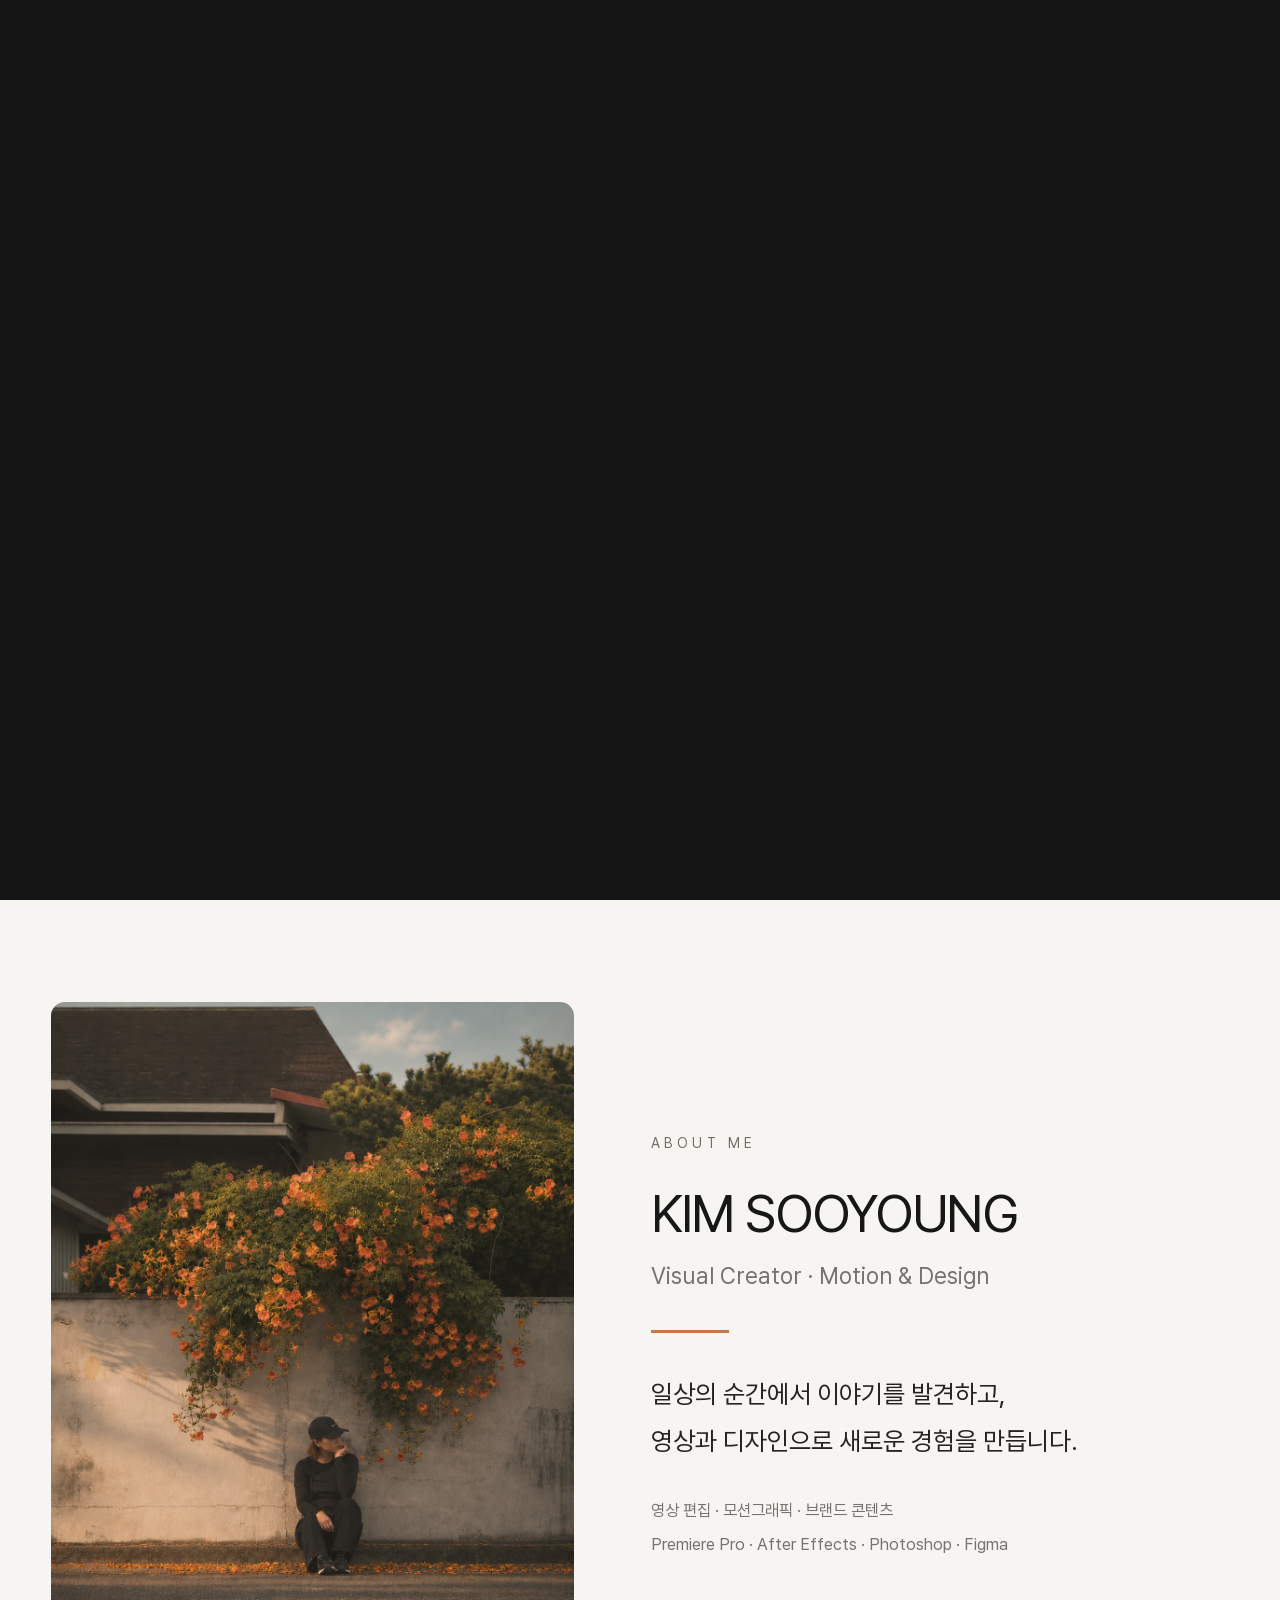
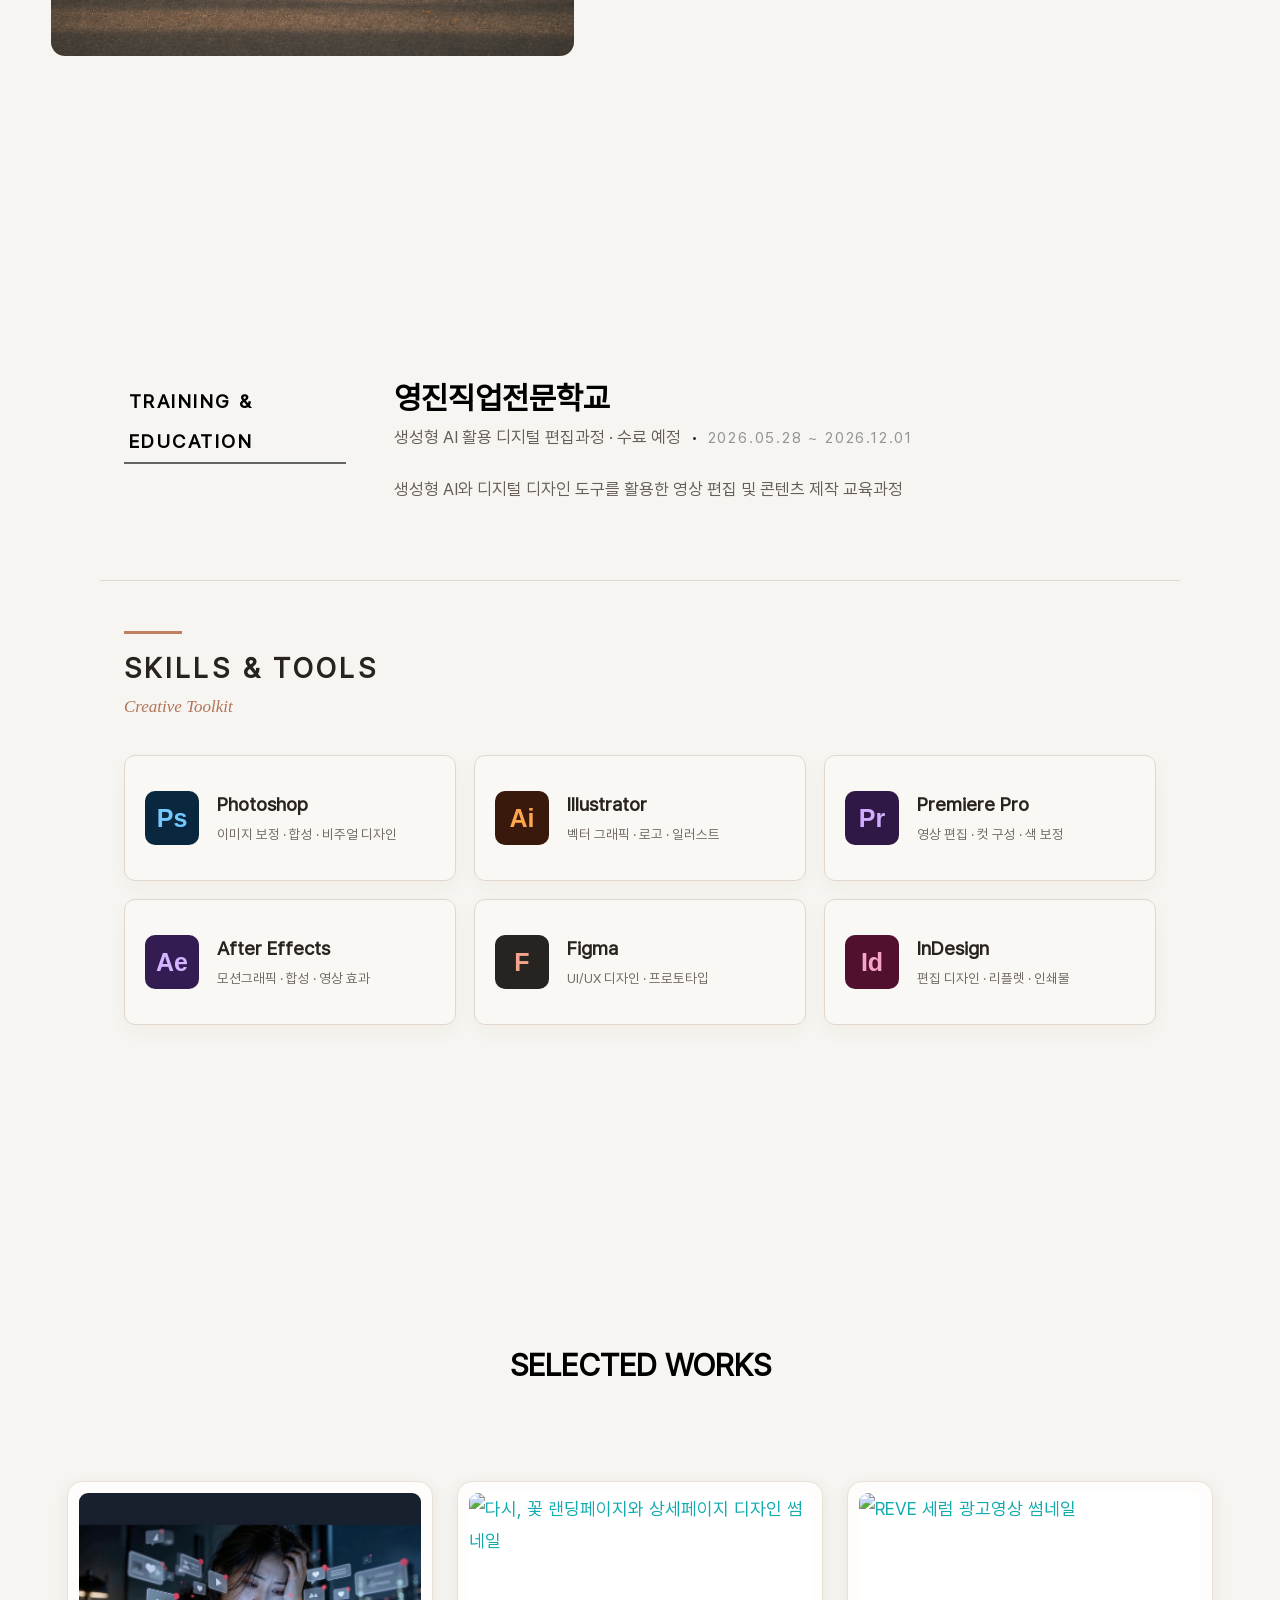
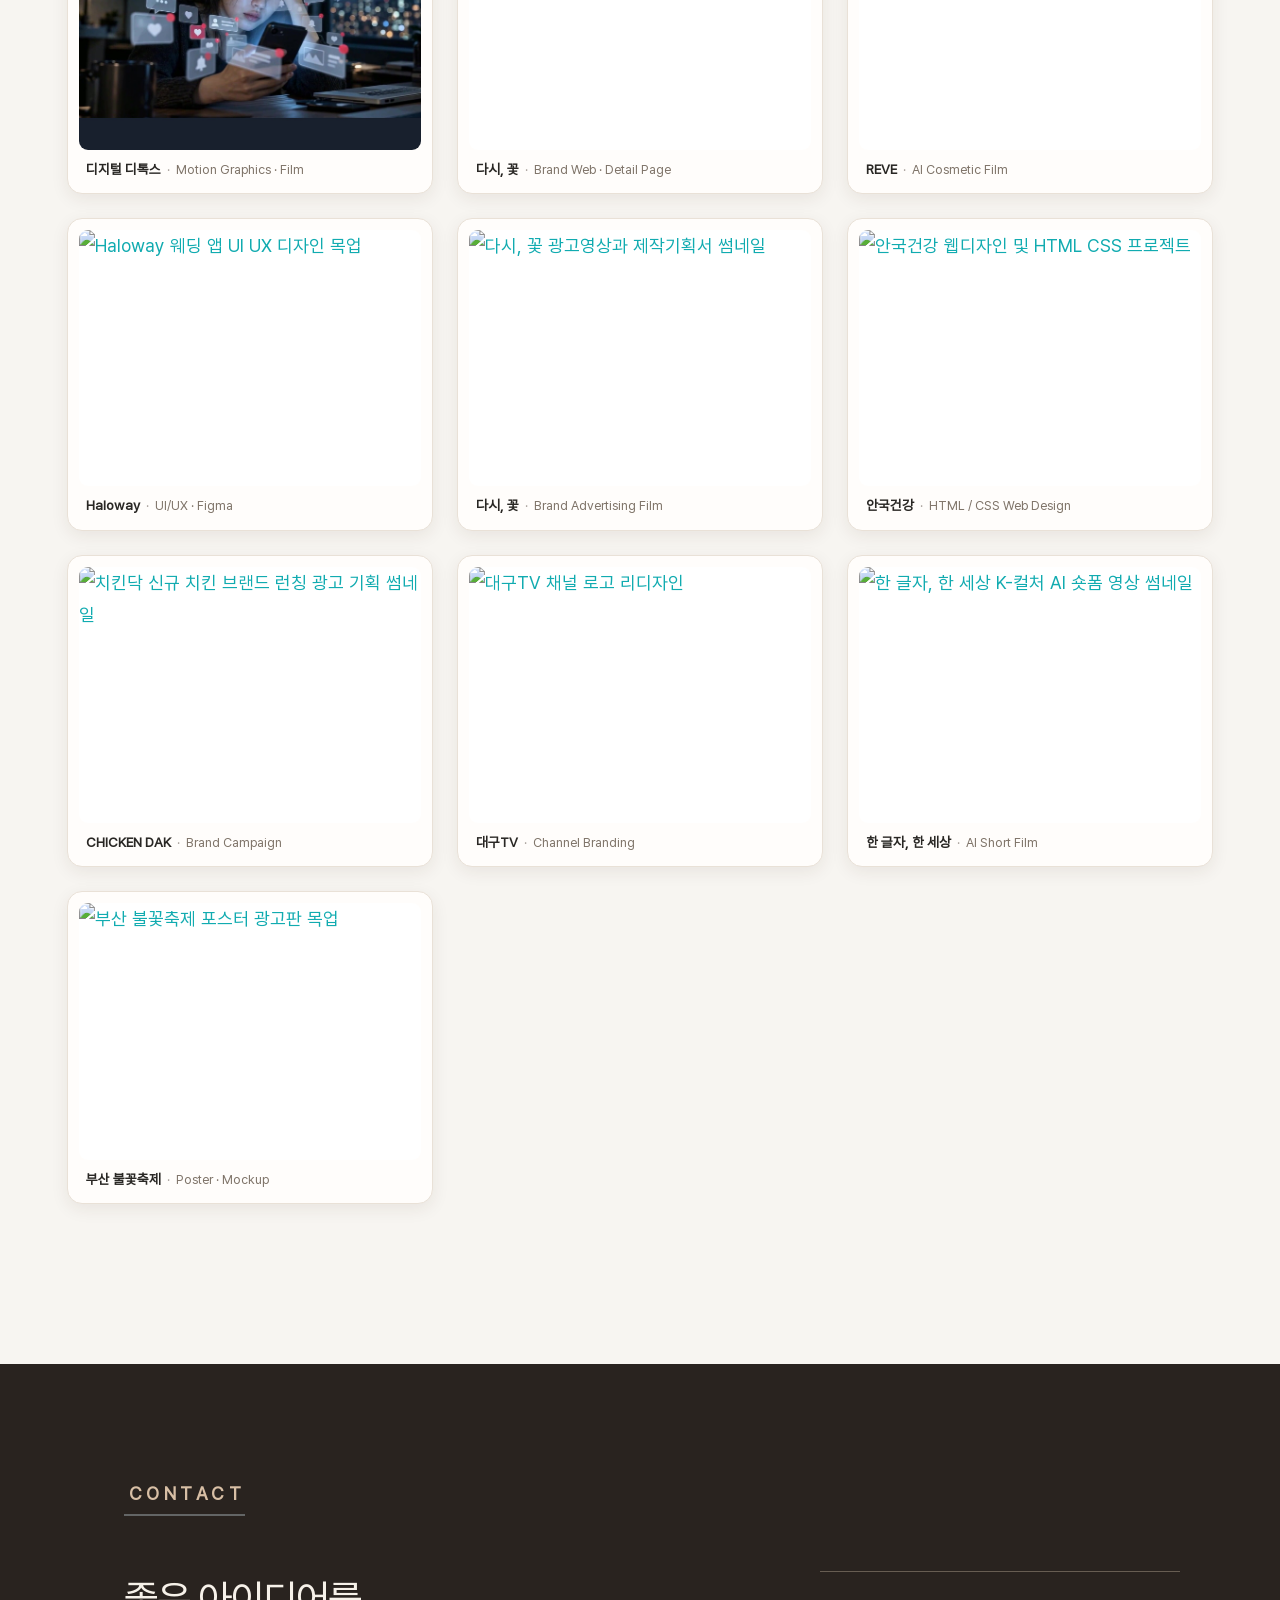
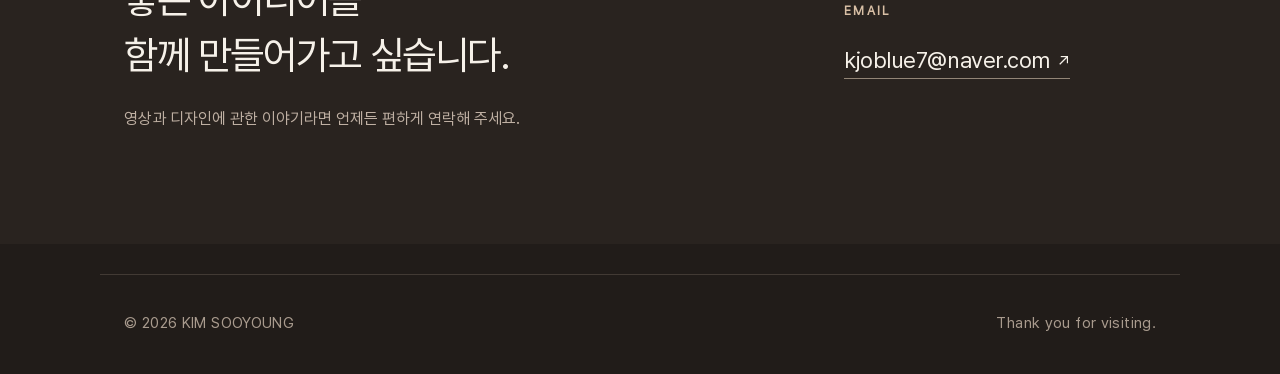
==== kimsooyoung/index.html @ 66680502 "Add files via upload" ====
<!DOCTYPE html>

<html class="no-js" lang="en">
<head>
<!--- basic page needs
    ================================================== -->
<meta charset="utf-8"/>
<title>KIMSOOYOUNG's Portfolio</title>
<meta content="portfolio" name="description"/>
<meta content="KIMSOOYOUNG" name="author"/>
<!-- mobile specific metas
    ================================================== -->
<meta content="width=device-width, initial-scale=1" name="viewport"/>
<!-- CSS
    ================================================== -->
<link href="css/styles.css" rel="stylesheet"/>
<link href="css/vendor.css" rel="stylesheet"/>
<!-- script
    ================================================== -->
<script defer="" src="js/vendor/fontawesome/all.min.js"></script>
<!-- favicons
    ================================================== -->
<link href="apple-touch-icon.png" rel="apple-touch-icon" sizes="180x180"/>
<link href="favicon-32x32.png" rel="icon" sizes="32x32" type="image/png"/>
<link href="favicon-16x16.png" rel="icon" sizes="16x16" type="image/png"/>
</head>
<body class="ss-preload" id="top">
<!-- preloader
    ================================================== -->
<div id="preloader">
<div id="loader"></div>
</div>
<!-- header
    ================================================== -->
<header class="s-header">
<div class="row s-header__nav-wrap">
<nav class="s-header__nav">
<ul>
<li class="current"><a class="smoothscroll" href="#hero">Home</a></li>
<li><a class="smoothscroll" href="#about">About</a></li>
<li><a class="smoothscroll" href="#resume">Resume</a></li>
<li><a class="smoothscroll" href="#portfolio">Portfolio</a></li>
<li><a class="smoothscroll" href="#contact">Contact</a></li>
</ul>
</nav>
</div> <!-- end row -->
<a class="s-header__menu-toggle" href="#0" title="Menu">
<span class="s-header__menu-icon"></span>
</a>
</header> <!-- end s-header -->
<!-- hero
    ================================================== -->
<section class="s-hero target-section" id="hero">
<div class="s-hero__bg rellax" data-rellax-speed="-7"></div>
<div class="row s-hero__content">
<div class="column">
<div class="s-hero__content-about">
<h1 class="dancing">portfolio</h1>
<h3>Visual Creator · Motion &amp; Design<br/><a class="smoothscroll" href="#about">KIMSOOYOUNG</a></h3>
<div class="s-hero__content-social">
<a aria-label="이메일 보내기" href="mailto:kjoblue7@naver.com"><i aria-hidden="true" class="far fa-envelope"></i></a>
</div>
</div> <!-- end s-hero__content-about -->
</div>
</div> <!-- s-hero__content -->
<div class="s-hero__scroll">
<a class="s-hero__scroll-link smoothscroll" href="#about">
<span class="scroll-arrow">
<svg height="24" style="fill:rgba(0, 0, 0, 1);" viewbox="0 0 24 24" width="24" xmlns="http://www.w3.org/2000/svg"><path d="M18.707 12.707L17.293 11.293 13 15.586 13 6 11 6 11 15.586 6.707 11.293 5.293 12.707 12 19.414z"></path></svg>
</span>
<span class="scroll-text">Scroll Down</span>
</a>
</div> <!-- s-hero__scroll -->
</section> <!-- end s-hero -->
<!-- about
    ================================================== -->
<section class="s-about target-section" id="about">
<div class="row about-editorial">
<div class="about-editorial__photo">
<img alt="주황색 꽃이 피어난 담장 아래에 앉아 있는 김수영의 감성적인 프로필 사진" loading="lazy" src="images/avatars/sooyoung_vintage_profile.png"/>
</div>
<div class="about-editorial__copy">
<p class="about-editorial__eyebrow">ABOUT ME</p>
<h2>KIM SOOYOUNG</h2>
<p class="about-editorial__role">Visual Creator · Motion &amp; Design</p>
<span aria-hidden="true" class="about-editorial__accent"></span>
<p class="about-editorial__intro">일상의 순간에서 이야기를 발견하고,<br/>영상과 디자인으로 새로운 경험을 만듭니다.</p>
<p class="about-editorial__skills">영상 편집 · 모션그래픽 · 브랜드 콘텐츠</p>
<p class="about-editorial__tools">Premiere Pro · After Effects · Photoshop · Figma</p>
</div>
</div> <!-- end row -->
</section> <!-- end s-about -->
<!-- resume
    ================================================== -->
<section class="s-resume target-section" id="resume">
<div class="row s-resume__section resume-career">
<div class="column large-3 tab-12">
<h3 class="section-header-allcaps">TRAINING &amp; EDUCATION</h3>
</div>
<div class="column large-9 tab-12">
<div class="resume-block">
<div class="resume-block__header">
<h4 class="h3">영진직업전문학교</h4>
<p class="resume-block__header-meta">
<span>생성형 AI 활용 디지털 편집과정 · 수료 예정</span>
<span class="resume-block__header-date">
                                2026.05.28 ~ 2026.12.01
                            </span>
</p>
</div>
<p>
                        생성형 AI와 디지털 디자인 도구를 활용한 영상 편집 및 콘텐츠 제작 교육과정
                    </p>
</div> <!-- end resume-block -->
</div>
</div>
<!-- s-resume__section

        <div class="row s-resume__section">
            <div class="column large-3 tab-12">
                <h3 class="section-header-allcaps">Education</h3>
            </div>
            <div class="column large-9 tab-12">
                <div class="resume-block">

                    <div class="resume-block__header">
                        <h4 class="h3">University of Life</h4>
                        <p class="resume-block__header-meta">
                            <span>Master in Graphic Design</span> 
                            <span class="resume-block__header-date">
                                April 2015
                            </span>
                        </p>
                    </div>

                    <p>
                    Lorem ipsum dolor sit, amet consectetur adipisicing elit. Inventore 
                    vero quidem nobis maxime dolorem aliquam quisquam eum ipsum amet. Vitae 
                    aut atque fuga dolorem. Vel voluptatibus fugiat nam. Impedit aperiam 
                    nesciunt facilis! Porro architecto dicta inventore tempora ratione quia odio.
                    </p>

                </div> end resume-block

                <div class="resume-block">

                    <div class="resume-block__header">
                        <h4 class="h3">School of Cool Designers</h4>
                        <p class="resume-block__header-meta">
                            <span>B.A. Degree in Graphic Design</span> 
                            <span class="resume-block__header-date">
                                August 2012
                            </span>
                        </p>
                    </div>

                    <p>
                    Lorem ipsum dolor sit, amet consectetur adipisicing elit. Inventore 
                    vero quidem nobis maxime dolorem aliquam quisquam eum ipsum amet. Vitae 
                    aut atque fuga dolorem. Vel voluptatibus fugiat nam. Impedit aperiam 
                    nesciunt facilis! Porro architecto dicta inventore tempora ratione quia odio.
                    </p>

                </div> end resume-block
            </div>
        </div>  s-resume__section -->
<div class="row s-resume__section resume-skills">
<div class="column large-12">
<div class="skills-intro">
<h3>SKILLS &amp; TOOLS</h3>
<p>Creative Toolkit</p>
</div>
<div class="skills-card-grid">
<article class="skills-card"><span aria-hidden="true" class="skills-app-icon skills-app-icon--ps">Ps</span><div><h4>Photoshop</h4><p>이미지 보정 · 합성 · 비주얼 디자인</p></div></article>
<article class="skills-card"><span aria-hidden="true" class="skills-app-icon skills-app-icon--ai">Ai</span><div><h4>Illustrator</h4><p>벡터 그래픽 · 로고 · 일러스트</p></div></article>
<article class="skills-card"><span aria-hidden="true" class="skills-app-icon skills-app-icon--pr">Pr</span><div><h4>Premiere Pro</h4><p>영상 편집 · 컷 구성 · 색 보정</p></div></article>
<article class="skills-card"><span aria-hidden="true" class="skills-app-icon skills-app-icon--ae">Ae</span><div><h4>After Effects</h4><p>모션그래픽 · 합성 · 영상 효과</p></div></article>
<article class="skills-card"><span aria-hidden="true" class="skills-app-icon skills-app-icon--fg">F</span><div><h4>Figma</h4><p>UI/UX 디자인 · 프로토타입</p></div></article>
<article class="skills-card"><span aria-hidden="true" class="skills-app-icon skills-app-icon--id">Id</span><div><h4>InDesign</h4><p>편집 디자인 · 리플렛 · 인쇄물</p></div></article>
</div>
</div>
</div> <!-- s-resume__section -->
</section> <!-- end s-resume -->
<!-- portfolio
    ================================================== -->
<section class="s-portfolio target-section" id="portfolio">
<div class="row s-portfolio__header">
<div class="column large-12">
<h3>SELECTED WORKS</h3>
</div>
</div>
<div class="row collapse block-large-1-3 block-medium-1-3 block-tab-1-2 block-500-stack folio-list">
<div class="column folio-item">
<a class="folio-item__thumb" href="#modal-04">
<img alt="디지털 디톡스 영상 썸네일" src="images/portfolio/01_digital_detox/school_thumb_04.jpg"/>
</a>
<p class="folio-item__caption"><strong>디지털 디톡스</strong><span>Motion Graphics · Film</span></p>
</div><div class="column folio-item">
<a class="folio-item__thumb" href="#modal-13">
<img alt="다시, 꽃 랜딩페이지와 상세페이지 디자인 썸네일" src="images/portfolio/02_reflower/reflower_detail_thumb.jpg"/>
</a>
<p class="folio-item__caption"><strong>다시, 꽃</strong><span>Brand Web · Detail Page</span></p>
</div><div class="column folio-item">
<a class="folio-item__thumb" href="#modal-07">
<img alt="REVE 세럼 광고영상 썸네일" src="images/portfolio/03_reve/school_thumb_07.jpg"/>
</a>
<p class="folio-item__caption"><strong>REVE</strong><span>AI Cosmetic Film</span></p>
</div><div class="column folio-item">
<a class="folio-item__thumb" href="#modal-08">
<img alt="Haloway 웨딩 앱 UI UX 디자인 목업" src="images/portfolio/04_haloway/haloway_wedding_mockup.png"/>
</a>
<p class="folio-item__caption"><strong>Haloway</strong><span>UI/UX · Figma</span></p>
</div><div class="column folio-item">
<a class="folio-item__thumb" href="#modal-02">
<img alt="다시, 꽃 광고영상과 제작기획서 썸네일" src="images/portfolio/02_reflower/reflower_video_thumb_v2.png"/>
</a>
<p class="folio-item__caption"><strong>다시, 꽃</strong><span>Brand Advertising Film</span></p>
</div><div class="column folio-item">
<a class="folio-item__thumb" href="#modal-14">
<img alt="안국건강 웹디자인 및 HTML CSS 프로젝트" src="images/portfolio/05_ag_health/ag_health_thumb.jpg"/>
</a>
<p class="folio-item__caption"><strong>안국건강</strong><span>HTML / CSS Web Design</span></p>
</div><div class="column folio-item">
<a class="folio-item__thumb" href="#modal-05">
<img alt="치킨닥 신규 치킨 브랜드 런칭 광고 기획 썸네일" src="images/portfolio/06_chickendak/chickendak_brand_thumb.jpg"/>
</a>
<p class="folio-item__caption"><strong>CHICKEN DAK</strong><span>Brand Campaign</span></p>
</div><div class="column folio-item">
<a class="folio-item__thumb" href="#modal-03">
<img alt="대구TV 채널 로고 리디자인" src="images/portfolio/07_daegu_tv/school_thumb_03.jpg"/>
</a>
<p class="folio-item__caption"><strong>대구TV</strong><span>Channel Branding</span></p>
</div><div class="column folio-item">
<a class="folio-item__thumb" href="#modal-06">
<img alt="한 글자, 한 세상 K-컬처 AI 숏폼 영상 썸네일" src="images/portfolio/08_han_one_world/han_one_world_thumb.png"/>
</a>
<p class="folio-item__caption"><strong>한 글자, 한 세상</strong><span>AI Short Film</span></p>
</div><div class="column folio-item">
<a class="folio-item__thumb" href="#modal-01">
<img alt="부산 불꽃축제 포스터 광고판 목업" src="images/portfolio/09_busan_fireworks/school_thumb_01.jpg"/>
</a>
<p class="folio-item__caption"><strong>부산 불꽃축제</strong><span>Poster · Mockup</span></p>
</div></div> <!-- end folio-list -->
<!-- Modal Templates Popup
        =========================================================== -->
<div hidden="" id="modal-14">
<div class="modal-popup modal-popup--ag">
<div class="modal-popup__desc">
<h5>안국건강 — 건강기능식품 쇼핑몰 웹디자인</h5>
<p class="ps">HTML과 CSS로 제작한 건강기능식품 쇼핑몰 웹페이지입니다. 메인 배너, 상품 카드, 추천 및 이벤트 영역을 구성했습니다.</p><div aria-label="프로젝트 핵심 정보" class="project-facts"><div class="project-facts__row"><strong>PROJECT</strong><span>건강기능식품 쇼핑몰의 홈 화면을 시각적으로 재구성</span></div><div class="project-facts__row"><strong>MY ROLE</strong><span>메인 배너 · 제품 카드 · 추천/혜택 섹션 · 웹페이지 구현</span></div><div class="project-facts__row"><strong>TOOLS</strong><span>HTML · CSS</span></div></div>
<ul class="modal-popup__cat">
<li>Web Design</li>
<li>HTML / CSS</li>
</ul>
<a class="modal-popup__details modal-popup__details--primary" href="https://ideaaedi9-gh.github.io/AG/" rel="noopener" target="_blank">웹사이트 직접 보기 ↗</a>
</div>
<img alt="안국건강 웹페이지 디자인 목업" src="images/portfolio/05_ag_health/ag_health_thumb.jpg" style="display:block;position:static;top:auto;left:auto;transform:none;width:100%;max-width:100%;height:auto;margin:0;"/>
<section aria-label="안국건강 웹사이트 프로젝트 소개 페이지" class="ag-health-plan">
<img alt="안국건강 웹사이트 리디자인 프로젝트 소개 페이지: 프로젝트 개요, 6단계 프로세스, 메뉴 구조 개선, 메인 페이지 UI, 디자인 시스템, HTML/CSS 구현" decoding="async" loading="lazy" src="images/portfolio/05_ag_health/ag_health_project_intro.png"/>
</section>
</div>
</div> <!-- end modal -->
<div hidden="" id="modal-01">
<div class="modal-popup modal-popup--busan">
<div class="modal-popup__desc">
<h5>부산 불꽃축제 — 포스터 디자인</h5>
<p class="ps">광안대교와 밤하늘의 불꽃을 중심으로 부산의 축제 분위기를 표현한 포스터 프로젝트입니다.</p>
<div aria-label="프로젝트 핵심 정보" class="project-facts">
<div class="project-facts__row"><strong>PROJECT</strong><span>부산의 밤과 불꽃축제의 현장감을 시각화</span></div>
<div class="project-facts__row"><strong>MY ROLE</strong><span>포스터 레이아웃 · 이미지 합성 · 옥외 광고 목업</span></div>
<div class="project-facts__row"><strong>TOOLS</strong><span>Photoshop · Illustrator</span></div>
</div>
<ul class="modal-popup__cat"><li>Poster Design</li><li>Billboard Mockup</li><li>Design Process</li></ul>
</div>
<section aria-label="부산 불꽃축제 포스터 목업" class="busan-artwork busan-artwork--v52">
<figure class="busan-artwork__hero">
<img alt="부산 불꽃축제 야간 광고판 적용 목업" decoding="async" loading="lazy" src="images/portfolio/09_busan_fireworks/Busan_Fireworks_Billboard.jpg"/>
<figcaption>01 · 야간 광고판 적용 목업</figcaption>
</figure>
<figure class="busan-artwork__secondary">
<img alt="콘크리트 블록에 기대어 놓은 부산 불꽃축제 포스터 목업" decoding="async" loading="lazy" src="images/portfolio/09_busan_fireworks/busan_stone_mockup.png"/>
<figcaption>02 · 포스터 디스플레이 목업</figcaption>
</figure>
</section>
<section aria-label="부산 불꽃축제 프로젝트 기획 소개" class="busan-project-plan">
<h6>PROJECT OVERVIEW <span>기획 소개 · 디자인 프로세스</span></h6>
<img alt="부산 불꽃축제 포스터 프로젝트 소개 페이지: 디자인 콘셉트, 타깃, 아이디어 스케치, 시안 비교와 완성작" decoding="async" loading="lazy" src="images/portfolio/09_busan_fireworks/busan_poster_plan_2x.png"/>
</section>
</div>
</div> <!-- end modal -->
<div hidden="" id="modal-02">
<div class="modal-popup modal-popup--reflower-film"><div class="modal-popup__desc">
<h5>다시, 꽃 — 광고영상 및 제작기획서</h5>
<div>
<p class="ps">중장년층을 위한 프리미엄 샴푸·바디워시 브랜드 광고영상과 제작기획서입니다. 영상 24초.</p>
<ul class="modal-popup__cat">
<li>Brand Advertising</li>
<li>Video Editing</li>
<li>Planning</li>
</ul>
</div><div aria-label="프로젝트 핵심 정보" class="project-facts"><div class="project-facts__row"><strong>PROJECT</strong><span>중장년 프리미엄 케어 브랜드의 감성 광고 기획</span></div><div class="project-facts__row"><strong>MY ROLE</strong><span>광고 콘셉트 · 제작기획서 · 영상 장면 구성 및 편집</span></div><div class="project-facts__row"><strong>TOOLS</strong><span>영상 편집 도구 · AI 제작 도구</span></div></div>
</div>
<video controls="" playsinline="" poster="images/portfolio/02_reflower/reflower_video_thumb_v2.png" preload="metadata" style="display:block;width:100%;height:auto;max-height:70vh;background:#151515;">
<source src="images/portfolio/02_reflower/reflower_ad_v2.mp4" type="video/mp4"/>
                    브라우저가 동영상 재생을 지원하지 않습니다.
                </video>
<section aria-label="다시, 꽃 광고영상 제작기획 소개" class="reflower-film-plan">
<div class="reflower-film-plan__heading"><span>ADVERTISING CAMPAIGN PROPOSAL</span><h6>다시, 꽃 | 광고영상 제작기획</h6></div>
<img alt="다시, 꽃 광고영상 프로젝트 기획 소개: 프로젝트 개요, 타겟 분석, 광고 콘셉트, 6컷 스토리보드, 세일즈 포인트와 제작 방향" decoding="async" loading="lazy" src="images/portfolio/02_reflower/reflower_film_plan_vertical.png"/>
</section>

</div>
</div> <!-- end modal -->
<div hidden="" id="modal-13">
<div class="modal-popup modal-popup--detail"><div class="modal-popup__desc">
<h5>다시, 꽃 — 브랜드 웹디자인</h5>
<p class="ps">중장년층을 위한 프리미엄 헤어·바디케어 브랜드의 랜딩페이지와 제품 상세페이지를 함께 디자인했습니다. 랜딩페이지의 구매 버튼은 포트폴리오용 테스트 기능입니다.</p>
<div aria-label="프로젝트 핵심 정보" class="project-facts">
<div class="project-facts__row"><strong>PROJECT</strong><span>프리미엄 헤어·바디케어 브랜드의 제품 정보를 웹과 상세페이지로 표현</span></div>
<div class="project-facts__row"><strong>MY ROLE</strong><span>상세페이지 디자인 · 반응형 랜딩페이지 구성 · HTML/CSS 구현</span></div>
<div class="project-facts__row"><strong>TOOLS</strong><span>Figma · HTML · CSS</span></div>
</div>
<ul class="modal-popup__cat"><li>Landing Page Design</li><li>Detail Page Design</li><li>Product Design</li></ul>

</div>

<section aria-label="다시, 꽃 상세페이지" class="reflower-detail-gallery" id="reflower-detail-gallery">
<div class="reflower-detail-images">
<img alt="다시, 꽃 제품 상세페이지 — 전반부" loading="eager" src="images/portfolio/02_reflower/reflower_detail_01.jpg"/>
<img alt="다시, 꽃 제품 상세페이지 — 후반부" loading="lazy" src="images/portfolio/02_reflower/reflower_detail_02.jpg"/>
</div>
</section>

<div style="padding:22px 0 12px;text-align:center;clear:both">
<a class="reflower-landing-link" href="reflower-final-v2.html" rel="noopener" target="_blank">랜딩페이지 직접 보기 ↗</a>
</div></div>
</div> <!-- end modal -->
<div hidden="" id="modal-03">
<div class="modal-popup modal-popup--daegutv">
<div class="modal-popup__desc">
<h5>대구TV 채널 브랜딩 리디자인</h5>
<p class="ps">기존 채널 분석을 바탕으로 로고, 채널 배너, 썸네일과 인트로 방향을 제안한 디자인 프로젝트입니다.</p>
<div aria-label="프로젝트 핵심 정보" class="project-facts">
<div class="project-facts__row"><strong>PROJECT</strong><span>지역 채널의 시각적 정체성과 콘텐츠 접근성 개선</span></div>
<div class="project-facts__row"><strong>MY ROLE</strong><span>채널 분석 · 로고 · 배너 · 썸네일 · 인트로 디자인</span></div>
<div class="project-facts__row"><strong>TOOLS</strong><span>그래픽 디자인 · 모션그래픽</span></div>
</div>
<ul class="modal-popup__cat"><li>Brand Identity</li><li>Channel Design</li><li>Graphic Design</li></ul>
</div>
<div aria-label="대구TV 디자인 결과물" class="daegutv-visuals">
<img alt="대구TV 로고 디자인" loading="lazy" src="images/portfolio/07_daegu_tv/daegu_tv_logo.jpg"/>
<img alt="대구TV 채널 리디자인 기획 과정" loading="lazy" src="images/portfolio/07_daegu_tv/daegu_tv_plan.jpg"/>
</div>
</div>
</div> <!-- end modal -->
<div hidden="" id="modal-04">
<div class="modal-popup modal-popup--detox">
<video controls="" playsinline="" poster="images/portfolio/01_digital_detox/digital_detox_thumb.jpg" preload="metadata" style="display:block;width:100%;height:auto;max-height:70vh;background:#151515;">
<source src="images/portfolio/01_digital_detox/digital_detox.mp4" type="video/mp4"/>
                    브라우저가 동영상 재생을 지원하지 않습니다.
                </video>
<div class="modal-popup__desc">
<h5>디지털 디톡스 — 영상 CG·특수영상 합성</h5>
<p class="ps">디지털 알림과 스마트폰 사용을 소재로 제작한 19초 영상 프로젝트입니다.</p><div aria-label="프로젝트 핵심 정보" class="project-facts"><div class="project-facts__row"><strong>PROJECT</strong><span>스마트폰 알림에 대한 문제의식을 19초 공익광고로 전달</span></div><div class="project-facts__row"><strong>MY ROLE</strong><span>컷 구성 · 영상 편집 · 모션그래픽 · 특수영상 합성</span></div><div class="project-facts__row"><strong>TOOLS</strong><span>After Effects · Premiere Pro</span></div></div>
<ul class="modal-popup__cat">
<li>Video Editing</li>
<li>Motion Graphics</li>
<li>Visual Effects</li>
</ul>
</div>
<section aria-label="디지털 디톡스 제작기획서" class="detox-plan-inline">
<h6 class="detox-plan-inline__title">PRODUCTION PLAN <span>제작기획서</span></h6>
<img alt="디지털 디톡스 제작기획서 전체 페이지" decoding="async" loading="lazy" src="images/portfolio/01_digital_detox/digital_detox_plan.jpg"/>
</section>
</div>
</div> <!-- end modal -->
<div hidden="" id="modal-05">
<div class="modal-popup modal-popup--chickendak">
<div class="modal-popup__desc">
<h5>CHICKEN DAK — 신규 치킨 브랜드 런칭 광고 기획</h5>
<p class="ps">‘혼자여도 맛있게, 함께라면 더 즐겁게.’ 브랜드 콘셉트와 광고 전략, 캐릭터 및 프로모션 디자인을 함께 기획한 프로젝트입니다.</p><div aria-label="프로젝트 핵심 정보" class="project-facts"><div class="project-facts__row"><strong>PROJECT</strong><span>신규 치킨 브랜드의 정체성과 SNS 프로모션 기획</span></div><div class="project-facts__row"><strong>MY ROLE</strong><span>브랜드 콘셉트 · 캐릭터 · 이벤트 배너 · 광고 기획</span></div><div class="project-facts__row"><strong>TOOLS</strong><span>그래픽 디자인 · 광고 기획</span></div></div>
<ul class="modal-popup__cat">
<li>Brand Strategy</li>
<li>Advertising Planning</li>
<li>Promotion Design</li>
</ul>
<a class="modal-popup__details" href="images/portfolio/06_chickendak/chickendak_brand_plan.pdf" rel="noopener" target="_blank">광고 제작기획서 보기 (PDF)</a>
</div>
<div aria-label="치킨닥 브랜드 프로모션 적용 목업" class="chickendak-mockup-gallery">
<figure class="chickendak-mockup-gallery__hero">
<img alt="치킨닥 30% 할인·후기 이벤트 매장 포스터 적용 목업" decoding="async" loading="lazy" src="images/portfolio/06_chickendak/chickendak_mockup_wall.jpg"/>
<figcaption>01 · 매장 포스터 디자인 목업</figcaption>
</figure>
<div class="chickendak-mockup-gallery__pair">
<figure><img alt="치킨닥 할인과 선물 이벤트 카드 디자인 목업" decoding="async" loading="lazy" src="images/portfolio/06_chickendak/chickendak_mockup_cards.jpg"/><figcaption>02 · 프로모션 이벤트 카드 목업</figcaption></figure>
<figure><img alt="치킨닥 매장 테이블 주문 태블릿 적용 목업" decoding="async" loading="lazy" src="images/portfolio/06_chickendak/chickendak_mockup_tablet.jpg"/><figcaption>03 · 매장 주문 태블릿 목업</figcaption></figure>
</div>
</div>
</div>
</div> <!-- end modal -->
<div hidden="" id="modal-06">
<div class="modal-popup modal-popup--han">
<div class="modal-popup__desc">
<h5>한 글자, 한 세상 — K-컬처 AI 숏폼 영상</h5>
<p class="ps">‘한’이라는 한 글자에서 출발해 한복·한글·한식·한옥·한류를 먹선의 움직임으로 연결한 약 43초 AI 숏폼 영상입니다. 기획부터 AI 생성, 자막과 편집까지 1인 제작했습니다.</p><div aria-label="프로젝트 핵심 정보" class="project-facts"><div class="project-facts__row"><strong>PROJECT</strong><span>한 글자 ‘한’으로 K-컬처를 연결한 세로형 영상</span></div><div class="project-facts__row"><strong>MY ROLE</strong><span>기획 · AI 장면 생성 · 내레이션/자막 · 영상 편집</span></div><div class="project-facts__row"><strong>TOOLS</strong><span>Vrew · AI 이미지/영상 도구</span></div></div>
<ul class="modal-popup__cat">
<li>K-Culture</li>
<li>AI Short Film</li>
<li>Creative Planning</li>
</ul>
</div>
<video controls="" playsinline="" poster="images/portfolio/08_han_one_world/han_one_world_thumb.png" preload="metadata" style="display:block;height:min(62vh,680px);width:auto;max-width:100%;margin:0 auto 2rem;background:#151515;object-fit:contain;">
<source src="images/portfolio/08_han_one_world/han_one_world_video.mp4" type="video/mp4"/>
                    브라우저가 동영상 재생을 지원하지 않습니다.
                </video>
<section class="han-project-intro" aria-label="한 글자, 한 세상 영상 제작 소개 페이지">
  <img src="images/portfolio/08_han_one_world/han_plan_2x.png" alt="한 글자, 한 세상 K-컬처 영상 기획 소개: 프로젝트 개요, 기획 및 제작 과정, 시각 콘셉트, 장면별 스토리보드와 제작 결과" loading="lazy" decoding="async" />
</section>
</div>
</div> <!-- end modal -->
<div hidden="" id="modal-07">
<div class="modal-popup modal-popup--reve"><div class="modal-popup__desc">
<h5>REVE — 화장품 세럼 브랜드 광고</h5>
<p class="ps">로즈골드 톤의 제품 연출과 유리·빛 효과를 활용한 약 18초 세로형 광고영상입니다.</p><div aria-label="프로젝트 핵심 정보" class="project-facts"><div class="project-facts__row"><strong>PROJECT</strong><span>세럼의 고급스러운 이미지와 빛·텍스처를 보여주는 광고 제작</span></div><div class="project-facts__row"><strong>MY ROLE</strong><span>AI 이미지/영상 연출 · 장면 구성 · 편집</span></div><div class="project-facts__row"><strong>TOOLS</strong><span>AI 생성 도구 · Premiere Pro</span></div></div>
<ul class="modal-popup__cat">
<li>Cosmetic Advertising</li>
<li>Short-form Video</li>
<li>Video Editing</li>
</ul>
</div>
<video controls="" playsinline="" poster="images/portfolio/03_reve/reve_thumb.jpg" preload="metadata">
<source src="images/portfolio/03_reve/reve_ad.mp4" type="video/mp4"/>
                    브라우저가 동영상 재생을 지원하지 않습니다.
                </video>
<section aria-label="REVE 화장품 광고 프로젝트 소개 페이지" class="reve-project-intro">
<img alt="REVE 화장품 광고 프로젝트 소개 페이지: 브랜드 콘셉트, 영상 정보, 6개 장면 스토리보드, 텍스처 연출, 컬러 시스템을 정리한 소개 화면" decoding="async" loading="lazy" src="images/portfolio/03_reve/reve_video_intro_2x.png"/>
</section>

</div>
</div> <!-- end modal -->
<div hidden="" id="modal-08">
<div class="modal-popup modal-popup--ag modal-popup--haloway">
<div class="modal-popup__desc">
<h5>HALOWAY</h5>
<p class="haloway-subtitle">대구·경북 웨딩홀 탐색 및 상담 모바일 앱 UI/UX 디자인</p><div aria-label="프로젝트 핵심 정보" class="project-facts project-facts--haloway">
<div class="project-facts__row"><strong>PROJECT</strong><span>대구·경북 웨딩홀 탐색부터 상담 신청까지 이어지는 모바일 앱 UI/UX 디자인</span></div>
<div class="project-facts__row"><strong>MY ROLE</strong><span>정보 구조 설계 · 모바일 화면 디자인 · 인터랙티브 프로토타입</span></div>
<div class="project-facts__row"><strong>TOOLS</strong><span>Figma</span></div>
</div><div aria-label="Haloway 앱 디자인 목업" class="haloway-showcase">
<figure class="haloway-showcase__hero"><img alt="Haloway 홈과 상세 화면을 담은 대표 스마트폰 목업" loading="lazy" src="images/portfolio/04_haloway/haloway_two_phones.jpg"/></figure>
<div class="haloway-showcase__support">
<figure><img alt="Haloway 네 가지 앱 화면" loading="lazy" src="images/portfolio/04_haloway/haloway_screens_four.jpg"/></figure>
<figure><img alt="웨딩앱 라이프스타일 목업" loading="lazy" src="images/portfolio/04_haloway/haloway_book_mockup.jpg"/></figure>
</div>
</div>
<section aria-label="Haloway 프로젝트 소개와 제작 기획서" class="haloway-unified-plan">
<div class="haloway-unified-plan__heading"><h6>PROJECT OVERVIEW <span>프로젝트 소개 · 제작 기획</span></h6><p>대구·경북 웨딩홀 큐레이션 앱의 기획부터 디자인, 사용자 흐름까지 한 장으로 정리했습니다.</p></div>
<img alt="Haloway 프로젝트 소개와 제작 기획서: 기획 배경, 기능, 벤치마킹, 디자인 콘셉트, 와이어프레임, 사용자 흐름과 주요 UI" decoding="async" loading="lazy" src="images/portfolio/04_haloway/haloway_full_project.png"/>
</section>
<a class="haloway-figma-action" href="https://www.figma.com/proto/9zYrcaCt474Y3PFg1T05uv/%EC%A0%9C%EB%AA%A9-%EC%97%86%EC%9D%8C--4-?node-id=108-7&amp;t=9BwQplVJPHZ0gboo-1" rel="noopener noreferrer" target="_blank">Figma에서 앱 직접 체험하기 ↗</a>
</div>
</div>
</div> <!-- end modal -->
<!-- end modal -->
<!-- end modal -->
<!-- end modal -->
<!-- end modal -->
</section> <!-- end s-portfolio -->
<!-- contact
    ================================================== -->
<section class="s-contact target-section" id="contact">
<div class="row s-contact__header">
<div class="column large-12">
<h3 class="section-header-allcaps"> <span class="white">CONTACT</span></h3>
</div>
</div>
<div class="row s-contact__content">
<div class="column large-7 medium-12">
<h4 class="huge-text">좋은 아이디어를<br/>함께 만들어가고 싶습니다.</h4>
<p class="s-contact__intro">영상과 디자인에 관한 이야기라면 언제든 편하게 연락해 주세요.</p>
</div>
<div class="column large-4 medium-12">
<div class="row contact-infos">
<div class="column large-12 medium-6 tab-12">
<div class="contact-block">
<h5 class="contact-block__header">EMAIL</h5>
<p class="contact-block__content">
<a href="mailto:kjoblue7@naver.com">kjoblue7@naver.com <span aria-hidden="true">↗</span></a>
</p>
</div> <!-- end contact-block -->
</div>
</div> <!-- end contact-infos -->
</div>
</div> <!-- s-contact__content -->
</section> <!-- end s-contact -->
<!-- footer
    ================================================== -->
<footer class="s-footer">
<div class="row">
<div class="column large-12 ss-copyright">
<span>© 2026 KIM SOOYOUNG</span>
<span>Thank you for visiting.</span>
</div>
</div>
<div class="ss-go-top">
<a class="smoothscroll" href="#top" title="Back to Top">
<svg viewbox="0 0 24 24" xmlns="http://www.w3.org/2000/svg"><path d="M6 4h12v2H6zm5 10v6h2v-6h5l-6-6-6 6z"></path></svg>
</a>
</div> <!-- end ss-go-top -->
</footer>
<!-- Java Script
    ================================================== -->
<script src="js/plugins.js"></script>
<script src="js/main.js"></script>
</body>
</html>
---- kimsooyoung/css/styles.css ----
/* =================================================================== 
 * Ceevee Main Stylesheet
 * Template Ver. 2.0.0
 * 01-03-2021
 * ------------------------------------------------------------------
 *
 * TOC:
 * # settings and variables
 *      ## fonts
 *      ## colors
 *      ## vertical spacing and typescale
 *      ## grid variables
 * # normalize
 * # basic/base setup styles
 *      ## media
 *      ## typography resets
 *      ## links
 *      ## inputs
 * # Grid v3.0.0
 *      ## medium screen devices
 *      ## tablets
 *      ## mobile devices
 *      ## small mobile devices <= 400px
 * # block grids
 *      ## block grids - medium screen devices
 *      ## block grids - tablets
 *      ## block grids - mobile devices
 *      ## block grids - small mobile devices <= 400px
 * # MISC 
 * # custom grid, block grid STACK breakpoints
 * # base style overrides 
 *      ## links
 * # typography & general theme styles
 *      ## Lists
 *      ## responsive video container
 *      ## floated image
 *      ## tables
 *      ## spacing
 * # preloader
 *      ## page loaded
 * # forms 
 *      ## Style Placeholder Text
 * # buttons 
 * # additional components
 *      ## skillbars
 *      ## alert box
 *      ## pagination 
 * # common and reusable styles
 *      ## animation stuff 
 *      ## MailtoUI style overrides
 * # site header
 *      ## header nav
 *      ## mobile menu toggle 
 * # hero
 *      ## hero content
 *      ## hero social
 *      ## hero scrolldown
 *      ## animate intro content
 * # resume 
 *      ## resume block
 * # portfolio
 *      ## portfolio list
 *      ## modal popup
 * # CTA
 * # testimonials
 *      ## swiper style overrides
 *      ## testimonial slider 
 * # contact
 *      ## contact block
 * # footer
 *      ## footer social
 *      ## copyright
 *      ## go top
 *
 * ------------------------------------------------------------------ */


/* ===================================================================
 * # settings and variables
 *
 * ------------------------------------------------------------------- */

/* ------------------------------------------------------------------- 
 * ## fonts
 * ------------------------------------------------------------------- */
@import url("https://fonts.googleapis.com/css2?family=IBM+Plex+Serif:ital,wght@0,300;0,400;0,500;0,600;0,700;1,200;1,300;1,400;1,500;1,600&family=Inter:wght@300;400;500;600;700&display=swap");
@font-face {font-family: 'DancingScript';
            src: url('./font/DancingScript-Regular.woff') format('woff');}
@font-face {font-family: 'Pretendard';
            src: url('./font/Pretendard-Regular.woff') format('woff');}
:root {
    --font-2: "IBM Plex Serif", serif;
    /* monospace
     */
    --font-mono: Consolas, "Andale Mono", Courier, "Courier New", monospace;
}

/* ------------------------------------------------------------------- 
 * ## colors
 * ------------------------------------------------------------------- */
:root {
    /* color-1(#11ABB0)
     * color-2(#F06000)
     */
    --color-1: hsla(182, 82%, 38%, 1);
    --color-2: hsla(24, 100%, 47%, 1);

    /* theme color variations
     */
    --color-1-lighter: hsla(182, 82%, 58%, 1);
    --color-1-light  : hsla(182, 82%, 48%, 1);
    --color-1-dark   : hsla(182, 82%, 28%, 1);
    --color-1-darker : hsla(182, 82%, 18%, 1);
    --color-2-lighter: hsla(24, 100%, 67%, 1);
    --color-2-light  : hsla(24, 100%, 57%, 1);
    --color-2-dark   : hsla(24, 100%, 37%, 1);
    --color-2-darker : hsla(24, 100%, 27%, 1);

    /* feedback colors
     * color-error(#ffd1d2), color-success(#c8e675), 
     * color-info(#d7ecfb), color-notice(#fff099)
     */
    --color-active         : hsla(359, 100%, 91%, 1);
    --color-success        : hsla(76, 69%, 68%, 1);
    --color-info           : hsla(205, 82%, 91%, 1);
    --color-notice         : rgb(255, 228, 78);
    --color-error-content  : hsla(359, 50%, 50%, 1);
    --color-success-content: hsla(76, 29%, 28%, 1);
    --color-info-content   : hsla(205, 32%, 31%, 1);
    --color-notice-content : hsla(51, 30%, 30%, 1);

    /* shades 
     * generated using 
     * Tint & Shade Generator 
     * (https://maketintsandshades.com/)
     */
    --color-black  : #000000;
    --color-gray-19: #0a0a0a;
    --color-gray-18: #141414;
    --color-gray-17: #1e1e1e;
    --color-gray-16: #282828;
    --color-gray-15: #323333;
    --color-gray-14: #3b3d3d;
    --color-gray-13: #454747;
    --color-gray-12: #4f5151;
    --color-gray-11: #595b5b;
    --color-gray-10: #636565;
    --color-gray-9 : #737474;
    --color-gray-8 : #828484;
    --color-gray-7 : #929393;
    --color-gray-6 : #a1a3a3;
    --color-gray-5 : #b1b2b2;
    --color-gray-4 : #c1c1c1;
    --color-gray-3 : #d0d1d1;
    --color-gray-2 : #e0e0e0;
    --color-gray-1 : #eff0f0;
    --color-white  : #ffffff;

    /* text
     */
    --color-text       : var(--color-gray-16);
    --color-text-dark  : var(--color-black);
    --color-text-light : var(--color-gray-7);
    --color-placeholder: var(--color-gray-7);

    /* buttons
     */
    --color-btn                   : var(--color-gray-3);
    --color-btn-text              : var(--color-black);
    --color-btn-hover             : var(--color-black);
    --color-btn-hover-text        : var(--color-white);
    --color-btn-primary           : var(--color-1);
    --color-btn-primary-text      : var(--color-white);
    --color-btn-primary-hover     : var(--color-notice);
    --color-btn-primary-hover-text: var(--color-white);
    --color-btn-stroke            : var(--color-black);
    --color-btn-stroke-text       : var(--color-black);
    --color-btn-stroke-hover      : var(--color-black);
    --color-btn-stroke-hover-text : var(--color-white);

    /* others
     */
    --color-bg     : var(--color-gray-18);
    --color-border : var(--color-gray-2);
    --border-radius: 5px;
}

/* ------------------------------------------------------------------- 
 * ## vertical spacing and typescale
 * ------------------------------------------------------------------- */
:root {

    /* spacing
     * base font size: 18px 
     * vertical space unit : 32px
     */
    --base-size: 62.5%;
    --base-font-size: 1.8rem;
    --space: 3.2rem;

    /* vertical spacing 
     */
    --vspace-0_125: calc(0.125 * var(--space));
    --vspace-0_25 : calc(0.25 * var(--space));
    --vspace-0_5  : calc(0.5 * var(--space));
    --vspace-0_75 : calc(0.75 * var(--space));
    --vspace-0_875: calc(0.875 * var(--space));
    --vspace-1    : calc(var(--space));
    --vspace-1_25 : calc(1.25 * var(--space));
    --vspace-1_5  : calc(1.5 * var(--space));
    --vspace-1_75 : calc(1.75 * var(--space));
    --vspace-2    : calc(2 * var(--space));
    --vspace-2_5  : calc(2.5 * var(--space));
    --vspace-3    : calc(3 * var(--space));
    --vspace-3_5  : calc(3.5 * var(--space));
    --vspace-4    : calc(4 * var(--space));
    --vspace-4_5  : calc(4.5 * var(--space));
    --vspace-5    : calc(5 * var(--space));

    /* type scale
     * ratio 1:2 | base: 18px
     * -------------------------------------------------------
     *
     * --text-display-3 = (77.40px)
     * --text-display-2 = (64.50px)
     * --text-display-1 = (53.75px)
     * --text-xxxl      = (44.79px)
     * --text-xxl       = (37.32px)
     * --text-xl        = (31.10px)
     * --text-lg        = (25.92px)
     * --text-md        = (21.60px)
     * --text-size      = (18.00px) BASE
     * --text-sm        = (15.00px)
     * --text-xs        = (12.50px)
     *
     * -------------------------------------------------------
     */
    --text-scale-ratio: 1.2;
    --text-size       : var(--base-font-size);
    --text-xs         : calc((var(--text-size) / var(--text-scale-ratio)) / var(--text-scale-ratio));
    --text-sm         : calc(var(--text-xs) * var(--text-scale-ratio));
    --text-md         : calc(var(--text-sm) * var(--text-scale-ratio) * var(--text-scale-ratio));
    --text-lg         : calc(var(--text-md) * var(--text-scale-ratio));
    --text-xl         : calc(var(--text-lg) * var(--text-scale-ratio));
    --text-xxl        : calc(var(--text-xl) * var(--text-scale-ratio));
    --text-xxxl       : calc(var(--text-xxl) * var(--text-scale-ratio));
    --text-display-1  : calc(var(--text-xxxl) * var(--text-scale-ratio));
    --text-display-2  : calc(var(--text-display-1) * var(--text-scale-ratio));
    --text-display-3  : calc(var(--text-display-2) * var(--text-scale-ratio));

    /* default button height
     */
    --vspace-btn: var(--vspace-2);
}

/* on mobile devices below 600px
 */
@media screen and (max-width: 600px) {
    :root {
        --base-font-size: 1.6rem;
        --space: 2.8rem;
    }
}

/* ------------------------------------------------------------------- 
 * ## grid variables
 * ------------------------------------------------------------------- */
:root {

    /* widths for rows and containers
     */
    --width-full    : 100%;
    --width-max     : 1080px;
    --width-wide    : 1400px;
    --width-wider   : 1600px;
    --width-widest  : 1800px;
    --width-narrow  : 800px;
    --width-narrower: 600px;
    --width-grid-max: var(--width-max);

    /* gutters
     */
    --gutter-lg : 2.4rem;
    --gutter-md : 2rem;
    --gutter-mob: 1rem;
}


/* ==========================================================================
 * # normalize
 * normalize.css v8.0.1 | MIT License |
 * github.com/necolas/normalize.css
 *
 * -------------------------------------------------------------------------- */

/* ------------------------------------------------------------------- 
 * ## document
 * ------------------------------------------------------------------- */

/* 1. Correct the line height in all browsers.
 * 2. Prevent adjustments of font size after orientation changes in iOS.*/

html {
    line-height: 1.15;
    /* 1 */
    -webkit-text-size-adjust: 100%;
    /* 2 */
}

/* ------------------------------------------------------------------- 
 * ## sections
 * ------------------------------------------------------------------- */

/* Remove the margin in all browsers. */

body {
    margin: 0;
}

/* Render the `main` element consistently in IE. */

main {
    display: block;
}

/* Correct the font size and margin on `h1` elements within `section` and
 * `article` contexts in Chrome, Firefox, and Safari. */

h1 {
    font-size: 2em;
    margin: 0.67em 0;
}
.dancing {font-family: 'DancingScript'}

/* ------------------------------------------------------------------- 
 * ## grouping
 * ------------------------------------------------------------------- */

/* 1. Add the correct box sizing in Firefox.
 * 2. Show the overflow in Edge and IE. */

hr {
    -webkit-box-sizing: content-box;
    box-sizing: content-box;
    /* 1 */
    height: 0;
    /* 1 */
    overflow: visible;
    /* 2 */
}

/* 1. Correct the inheritance and scaling of font size in all browsers.
 * 2. Correct the odd `em` font sizing in all browsers. */

pre {
    font-family: monospace, monospace;
    /* 1 */
    font-size: 1em;
    /* 2 */
}

/* ------------------------------------------------------------------- 
 * ## text-level semantics
 * ------------------------------------------------------------------- */

/* Remove the gray background on active links in IE 10. */

a {
    background-color: transparent;
}

/* 1. Remove the bottom border in Chrome 57-
 * 2. Add the correct text decoration in Chrome, Edge, IE, Opera, and Safari. */

abbr[title] {
    border-bottom: none;
    /* 1 */
    text-decoration: underline;
    /* 2 */
    -webkit-text-decoration: underline dotted;
    text-decoration: underline dotted;
    /* 2 */
}

/* Add the correct font weight in Chrome, Edge, and Safari. */

b, strong {
    font-weight: bolder;
}

/* 1. Correct the inheritance and scaling of font size in all browsers.
 * 2. Correct the odd `em` font sizing in all browsers. */

code, kbd, samp {
    font-family: monospace, monospace;
    /* 1 */
    font-size: 1em;
    /* 2 */
}

/* Add the correct font size in all browsers. */

small {
    font-size: 80%;
}

/* Prevent `sub` and `sup` elements from affecting the line height in
 * all browsers. */

sub, sup {
    font-size: 75%;
    line-height: 0;
    position: relative;
    vertical-align: baseline;
}

sub {
    bottom: -0.25em;
}

sup {
    top: -0.5em;
}

/* ------------------------------------------------------------------- 
 * ## embedded content
 * ------------------------------------------------------------------- */

/* Remove the border on images inside links in IE 10. */

img {
    border-style: none;
}

/* ------------------------------------------------------------------- 
 * ## forms
 * ------------------------------------------------------------------- */

/* 1. Change the font styles in all browsers.
 * 2. Remove the margin in Firefox and Safari. */

button, input, optgroup, select, textarea {
    font-family: inherit;
    /* 1 */
    font-size: 100%;
    /* 1 */
    line-height: 1.15;
    /* 1 */
    margin: 0;
    /* 2 */
}

/* Show the overflow in IE.
 * 1. Show the overflow in Edge. */

button, input {
    /* 1 */
    overflow: visible;
}

/* Remove the inheritance of text transform in Edge, Firefox, and IE.
 * 1. Remove the inheritance of text transform in Firefox. */

button, select {
    /* 1 */
    text-transform: none;
}

/* Correct the inability to style clickable types in iOS and Safari. */

button, [type="button"], [type="reset"], [type="submit"] {
    -webkit-appearance : button;
}

/* Remove the inner border and padding in Firefox. */

button::-moz-focus-inner, [type="button"]::-moz-focus-inner, [type="reset"]::-moz-focus-inner, [type="submit"]::-moz-focus-inner {
    border-style: none;
    padding: 0;
}

/* Restore the focus styles unset by the previous rule. */

button:-moz-focusring, [type="button"]:-moz-focusring, [type="reset"]:-moz-focusring, [type="submit"]:-moz-focusring {
    outline: 1px dotted ButtonText;
}

/* Correct the padding in Firefox. */

fieldset {
    padding: 0.35em 0.75em 0.625em;
}

/* 1. Correct the text wrapping in Edge and IE.
 * 2. Correct the color inheritance from `fieldset` elements in IE.
 * 3. Remove the padding so developers are not caught out when they zero out
 *    `fieldset` elements in all browsers. */

legend {
    -webkit-box-sizing: border-box;
    box-sizing: border-box;
    /* 1 */
    color: inherit;
    /* 2 */
    display: table;
    /* 1 */
    max-width: 100%;
    /* 1 */
    padding: 0;
    /* 3 */
    white-space: normal;
    /* 1 */
}

/* Add the correct vertical alignment in Chrome, Firefox, and Opera. */

progress {
    vertical-align: baseline;
}

/* Remove the default vertical scrollbar in IE 10+. */

textarea {
    overflow: auto;
}

/* 1. Add the correct box sizing in IE 10.
 * 2. Remove the padding in IE 10. */

[type="checkbox"], [type="radio"] {
    -webkit-box-sizing: border-box;
    box-sizing: border-box;
    /* 1 */
    padding: 0;
    /* 2 */
}

/* Correct the cursor style of increment and decrement buttons in Chrome. */

[type="number"]::-webkit-inner-spin-button, [type="number"]::-webkit-outer-spin-button {
    height: auto;
}

/* 1. Correct the odd appearance in Chrome and Safari.
 * 2. Correct the outline style in Safari. */

[type="search"] {
    -webkit-appearance: textfield;
    /* 1 */
    outline-offset: -2px;
    /* 2 */
}

/* Remove the inner padding in Chrome and Safari on macOS. */

[type="search"]::-webkit-search-decoration {
    -webkit-appearance: none;
}

/* 1. Correct the inability to style clickable types in iOS and Safari.
 * 2. Change font properties to `inherit` in Safari. */

::-webkit-file-upload-button {
    -webkit-appearance: button;
    /* 1 */
    font: inherit;
    /* 2 */
}

/* ------------------------------------------------------------------- 
 * ## interactive
 * ------------------------------------------------------------------- */

/* Add the correct display in Edge, IE 10+, and Firefox. */

details {
    display: block;
}

/* Add the correct display in all browsers. */

summary {
    display: list-item;
}

/* ------------------------------------------------------------------- 
 * ## misc
 * ------------------------------------------------------------------- */

/* Add the correct display in IE 10+. */

template {
    display: none;
}

/* Add the correct display in IE 10. */

[hidden] {
    display: none;
}


/* ===================================================================
 * # basic/base setup styles
 *
 * ------------------------------------------------------------------- */
html {
    font-size: 62.5%;
    -webkit-box-sizing: border-box;
    box-sizing: border-box;
}

*, *::before, *::after {
    -webkit-box-sizing: inherit;
    box-sizing: inherit;
}

body {
    font-weight: normal;
    line-height: 1;
    word-wrap: break-word;
    -moz-font-smoothing: grayscale;
    -moz-osx-font-smoothing: grayscale;
    -webkit-font-smoothing: antialiased;
    -webkit-overflow-scrolling: touch;
    -webkit-text-size-adjust: none;
}

/* ------------------------------------------------------------------- 
 * ## media
 * ------------------------------------------------------------------- */
svg, img, video embed, iframe, object {
    max-width: 100%;
    height: auto;
}

/* ------------------------------------------------------------------- 
 * ## typography resets
 * ------------------------------------------------------------------- */
div, dl, dt, dd, ul, ol, li, h1, h2, h3, h4, h5, h6, pre, form, p, blockquote, th, td {
    margin: 0;
    padding: 0;
}

p {
    font-size: inherit;
    text-rendering: optimizeLegibility;
}
.ps {
    width:1400px;
}

em, i {
    font-style: italic;
    line-height: inherit;
}

strong, b {
    font-weight: bold;
    line-height: inherit;
}

small {
    font-size: 60%;
    line-height: inherit;
}

ol, ul {
    list-style: none;
}

li {
    display: block;
}

/* ------------------------------------------------------------------- 
 * ## links
 * ------------------------------------------------------------------- */
a {
    text-decoration: none;
    line-height: inherit;
}

a img {
    border: none;
}

/* ------------------------------------------------------------------- 
 * ## inputs
 * ------------------------------------------------------------------- */
fieldset {
    margin: 0;
    padding: 0;
}

input[type="email"], 
input[type="number"], 
input[type="search"], 
input[type="text"], 
input[type="tel"], 
input[type="url"], 
input[type="password"], textarea {
    -webkit-appearance: none;
    -moz-appearance: none;
    appearance: none;
}


/* ===================================================================
 * # Grid v3.0.0
 *
 *   -----------------------------------------------------------------
 * - Grid breakpoints are based on MAXIMUM WIDTH media queries, 
 *   meaning they apply to that one breakpoint and ALL THOSE BELOW IT.
 * - Grid columns without a specified width will automatically layout 
 *   as equal width columns.
 * ------------------------------------------------------------------- */

/* rows
 * ------------------------------------- */
.row {
    width: 92%;
    max-width: var(--width-grid-max);
    margin: 0 auto;
    display: -ms-flexbox;
    display: -webkit-box;
    display: flex;
    -ms-flex-flow: row wrap;
    -webkit-box-orient: horizontal;
    -webkit-box-direction: normal;
    flex-flow: row wrap;
}

.row .row {
    width: auto;
    max-width: none;
    margin-left: calc(var(--gutter-lg) * -1);
    margin-right: calc(var(--gutter-lg) * -1);
}

/* columns
 * -------------------------------------- */
.column {
    -ms-flex: 1 1 0%;
    -webkit-box-flex: 1;
    flex: 1 1 0%;
    padding: 0 var(--gutter-lg);
}

.collapse>.column, .column.collapse {
    padding: 0;
}

/* flex row containers utility classes
 */
.row.row-wrap {
    -ms-flex-wrap: wrap;
    flex-wrap: wrap;
}

.row.row-nowrap {
    -ms-flex-wrap: none;
    flex-wrap: nowrap;
}

.row.row-y-top {
    -ms-flex-align: start;
    -webkit-box-align: start;
    align-items: flex-start;
}

.row.row-y-bottom {
    -ms-flex-align: end;
    -webkit-box-align: end;
    align-items: flex-end;
}

.row.row-y-center {
    -ms-flex-align: center;
    -webkit-box-align: center;
    align-items: center;
}

.row.row-stretch {
    -ms-flex-align: stretch;
    -webkit-box-align: stretch;
    align-items: stretch;
}

.row.row-baseline {
    -ms-flex-align: baseline;
    -webkit-box-align: baseline;
    align-items: baseline;
}

.row.row-x-left {
    -ms-flex-pack: start;
    -webkit-box-pack: start;
    justify-content: flex-start;
}

.row.row-x-right {
    -ms-flex-pack: end;
    -webkit-box-pack: end;
    justify-content: flex-end;
}

.row.row-x-center {
    -ms-flex-pack: center;
    -webkit-box-pack: center;
    justify-content: center;
}

/* flex item utility alignment classes
 */
.align-center {
    margin: auto;
    -webkit-align-self: center;
    -ms-flex-item-align: center;
    -ms-grid-row-align: center;
    align-self: center;
}

.align-left {
    margin-right: auto;
    -webkit-align-self: center;
    -ms-flex-item-align: center;
    -ms-grid-row-align: center;
    align-self: center;
}

.align-right {
    margin-left: auto;
    -webkit-align-self: center;
    -ms-flex-item-align: center;
    -ms-grid-row-align: center;
    align-self: center;
}

.align-x-center {
    margin-right: auto;
    margin-left: auto;
}

.align-x-left {
    margin-right: auto;
}

.align-x-right {
    margin-left: auto;
}

.align-y-center {
    -webkit-align-self: center;
    -ms-flex-item-align: center;
    -ms-grid-row-align: center;
    align-self: center;
}

.align-y-top {
    -webkit-align-self: flex-start;
    -ms-flex-item-align: start;
    align-self: flex-start;
}

.align-y-bottom {
    -webkit-align-self: flex-end;
    -ms-flex-item-align: end;
    align-self: flex-end;
}

/* large screen column widths 
 */
.large-1 {
    -ms-flex: 0 0 8.33333%;
    -webkit-box-flex: 0;
    flex: 0 0 8.33333%;
    max-width: 8.33333%;
}

.large-2 {
    -ms-flex: 0 0 16.66667%;
    -webkit-box-flex: 0;
    flex: 0 0 16.66667%;
    max-width: 16.66667%;
}

.large-3 {
    -ms-flex: 0 0 25%;
    -webkit-box-flex: 0;
    flex: 0 0 25%;
    max-width: 25%;
}

.large-4 {
    -ms-flex: 0 0 33.33333%;
    -webkit-box-flex: 0;
    flex: 0 0 33.33333%;
    max-width: 33.33333%;
}

.large-5 {
    -ms-flex: 0 0 41.66667%;
    -webkit-box-flex: 0;
    flex: 0 0 41.66667%;
    max-width: 41.66667%;
}

.large-6 {
    -ms-flex: 0 0 50%;
    -webkit-box-flex: 0;
    flex: 0 0 50%;
    max-width: 50%;
}

.large-7 {
    -ms-flex: 0 0 58.33333%;
    -webkit-box-flex: 0;
    flex: 0 0 58.33333%;
    max-width: 58.33333%;
}

.large-8 {
    -ms-flex: 0 0 66.66667%;
    -webkit-box-flex: 0;
    flex: 0 0 66.66667%;
    max-width: 66.66667%;
}

.large-9 {
    -ms-flex: 0 0 75%;
    -webkit-box-flex: 0;
    flex: 0 0 75%;
    max-width: 75%;
}

.large-10 {
    -ms-flex: 0 0 83.33333%;
    -webkit-box-flex: 0;
    flex: 0 0 83.33333%;
    max-width: 83.33333%;
}

.large-11 {
    -ms-flex: 0 0 91.66667%;
    -webkit-box-flex: 0;
    flex: 0 0 91.66667%;
    max-width: 91.66667%;
}

.large-12 {
    -ms-flex: 0 0 100%;
    -webkit-box-flex: 0;
    flex: 0 0 100%;
    max-width: 100%;
}

/* ------------------------------------------------------------------- 
 * ## medium screen devices
 * ------------------------------------------------------------------- */
@media screen and (max-width: 1200px) {
    .row .row {
        margin-left: calc(var(--gutter-md) * -1);
        margin-right: calc(var(--gutter-md) * -1);
    }
    .column {
        padding: 0 var(--gutter-md);
    }
    .medium-1 {
        -ms-flex: 0 0 8.33333%;
        -webkit-box-flex: 0;
        flex: 0 0 8.33333%;
        max-width: 8.33333%;
    }
    .medium-2 {
        -ms-flex: 0 0 16.66667%;
        -webkit-box-flex: 0;
        flex: 0 0 16.66667%;
        max-width: 16.66667%;
    }
    .medium-3 {
        -ms-flex: 0 0 25%;
        -webkit-box-flex: 0;
        flex: 0 0 25%;
        max-width: 25%;
    }
    .medium-4 {
        -ms-flex: 0 0 33.33333%;
        -webkit-box-flex: 0;
        flex: 0 0 33.33333%;
        max-width: 33.33333%;
    }
    .medium-5 {
        -ms-flex: 0 0 41.66667%;
        -webkit-box-flex: 0;
        flex: 0 0 41.66667%;
        max-width: 41.66667%;
    }
    .medium-6 {
        -ms-flex: 0 0 50%;
        -webkit-box-flex: 0;
        flex: 0 0 50%;
        max-width: 50%;
    }
    .medium-7 {
        -ms-flex: 0 0 58.33333%;
        -webkit-box-flex: 0;
        flex: 0 0 58.33333%;
        max-width: 58.33333%;
    }
    .medium-8 {
        -ms-flex: 0 0 66.66667%;
        -webkit-box-flex: 0;
        flex: 0 0 66.66667%;
        max-width: 66.66667%;
    }
    .medium-9 {
        -ms-flex: 0 0 75%;
        -webkit-box-flex: 0;
        flex: 0 0 75%;
        max-width: 75%;
    }
    .medium-10 {
        -ms-flex: 0 0 83.33333%;
        -webkit-box-flex: 0;
        flex: 0 0 83.33333%;
        max-width: 83.33333%;
    }
    .medium-11 {
        -ms-flex: 0 0 91.66667%;
        -webkit-box-flex: 0;
        flex: 0 0 91.66667%;
        max-width: 91.66667%;
    }
    .medium-12 {
        -ms-flex: 0 0 100%;
        -webkit-box-flex: 0;
        flex: 0 0 100%;
        max-width: 100%;
    }
}

/* ------------------------------------------------------------------- 
 * ## tablets
 * ------------------------------------------------------------------- */
@media screen and (max-width: 800px) {
    .row {
        width: 90%;
    }
    .tab-1 {
        -ms-flex: 0 0 8.33333%;
        -webkit-box-flex: 0;
        flex: 0 0 8.33333%;
        max-width: 8.33333%;
    }
    .tab-2 {
        -ms-flex: 0 0 16.66667%;
        -webkit-box-flex: 0;
        flex: 0 0 16.66667%;
        max-width: 16.66667%;
    }
    .tab-3 {
        -ms-flex: 0 0 25%;
        -webkit-box-flex: 0;
        flex: 0 0 25%;
        max-width: 25%;
    }
    .tab-4 {
        -ms-flex: 0 0 33.33333%;
        -webkit-box-flex: 0;
        flex: 0 0 33.33333%;
        max-width: 33.33333%;
    }
    .tab-5 {
        -ms-flex: 0 0 41.66667%;
        -webkit-box-flex: 0;
        flex: 0 0 41.66667%;
        max-width: 41.66667%;
    }
    .tab-6 {
        -ms-flex: 0 0 50%;
        -webkit-box-flex: 0;
        flex: 0 0 50%;
        max-width: 50%;
    }
    .tab-7 {
        -ms-flex: 0 0 58.33333%;
        -webkit-box-flex: 0;
        flex: 0 0 58.33333%;
        max-width: 58.33333%;
    }
    .tab-8 {
        -ms-flex: 0 0 66.66667%;
        -webkit-box-flex: 0;
        flex: 0 0 66.66667%;
        max-width: 66.66667%;
    }
    .tab-9 {
        -ms-flex: 0 0 75%;
        -webkit-box-flex: 0;
        flex: 0 0 75%;
        max-width: 75%;
    }
    .tab-10 {
        -ms-flex: 0 0 83.33333%;
        -webkit-box-flex: 0;
        flex: 0 0 83.33333%;
        max-width: 83.33333%;
    }
    .tab-11 {
        -ms-flex: 0 0 91.66667%;
        -webkit-box-flex: 0;
        flex: 0 0 91.66667%;
        max-width: 91.66667%;
    }
    .tab-12 {
        -ms-flex: 0 0 100%;
        -webkit-box-flex: 0;
        flex: 0 0 100%;
        max-width: 100%;
    }
    .hide-on-tablet {
        display: none;
    }
}

/* ------------------------------------------------------------------- 
 * ## mobile devices
 * ------------------------------------------------------------------- */
@media screen and (max-width: 600px) {
    .row {
        width: 100%;
        padding-left: 6vw;
        padding-right: 6vw;
    }
    .row .row {
        margin-left: calc(var(--gutter-mob) * -1);
        margin-right: calc(var(--gutter-mob) * -1);
        padding-left: 0;
        padding-right: 0;
    }
    .column {
        padding: 0 var(--gutter-mob);
    }
    .mob-1 {
        -ms-flex: 0 0 8.33333%;
        -webkit-box-flex: 0;
        flex: 0 0 8.33333%;
        max-width: 8.33333%;
    }
    .mob-2 {
        -ms-flex: 0 0 16.66667%;
        -webkit-box-flex: 0;
        flex: 0 0 16.66667%;
        max-width: 16.66667%;
    }
    .mob-3 {
        -ms-flex: 0 0 25%;
        -webkit-box-flex: 0;
        flex: 0 0 25%;
        max-width: 25%;
    }
    .mob-4 {
        -ms-flex: 0 0 33.33333%;
        -webkit-box-flex: 0;
        flex: 0 0 33.33333%;
        max-width: 33.33333%;
    }
    .mob-5 {
        -ms-flex: 0 0 41.66667%;
        -webkit-box-flex: 0;
        flex: 0 0 41.66667%;
        max-width: 41.66667%;
    }
    .mob-6 {
        -ms-flex: 0 0 50%;
        -webkit-box-flex: 0;
        flex: 0 0 50%;
        max-width: 50%;
    }
    .mob-7 {
        -ms-flex: 0 0 58.33333%;
        -webkit-box-flex: 0;
        flex: 0 0 58.33333%;
        max-width: 58.33333%;
    }
    .mob-8 {
        -ms-flex: 0 0 66.66667%;
        -webkit-box-flex: 0;
        flex: 0 0 66.66667%;
        max-width: 66.66667%;
    }
    .mob-9 {
        -ms-flex: 0 0 75%;
        -webkit-box-flex: 0;
        flex: 0 0 75%;
        max-width: 75%;
    }
    .mob-10 {
        -ms-flex: 0 0 83.33333%;
        -webkit-box-flex: 0;
        flex: 0 0 83.33333%;
        max-width: 83.33333%;
    }
    .mob-11 {
        -ms-flex: 0 0 91.66667%;
        -webkit-box-flex: 0;
        flex: 0 0 91.66667%;
        max-width: 91.66667%;
    }
    .mob-12 {
        -ms-flex: 0 0 100%;
        -webkit-box-flex: 0;
        flex: 0 0 100%;
        max-width: 100%;
    }
    .hide-on-mobile {
        display: none;
    }
}

/* ------------------------------------------------------------------- 
 * ## small mobile devices <= 400px
 * ------------------------------------------------------------------- */
@media screen and (max-width: 400px) {
    .row .row {
        margin-left: 0;
        margin-right: 0;
    }
    .column {
        -ms-flex: 0 0 100%;
        -webkit-box-flex: 0;
        flex: 0 0 100%;
        max-width: 100%;
        margin-left: 0;
        margin-right: 0;
        padding: 0;
    }
    .hide-on-mobile-small {
        display: none;
    }
}


/* ===================================================================
 * # block grids
 *
 * -------------------------------------------------------------------
 * Equally-sized columns define at parent/row level.
 * ------------------------------------------------------------------- */
.block-large-1-8>.column {
    -ms-flex: 0 0 12.5%;
    -webkit-box-flex: 0;
    flex: 0 0 12.5%;
    max-width: 12.5%;
}

.block-large-1-6>.column {
    -ms-flex: 0 0 16.66667%;
    -webkit-box-flex: 0;
    flex: 0 0 16.66667%;
    max-width: 16.66667%;
}

.block-large-1-5>.column {
    -ms-flex: 0 0 20%;
    -webkit-box-flex: 0;
    flex: 0 0 20%;
    max-width: 20%;
}

.block-large-1-4>.column {
    -ms-flex: 0 0 25%;
    -webkit-box-flex: 0;
    flex: 0 0 25%;
    max-width: 25%;
}

.block-large-1-3>.column {
    -ms-flex: 0 0 33.33333%;
    -webkit-box-flex: 0;
    flex: 0 0 33.33333%;
    max-width: 33.33333%;
}

.block-large-1-2>.column {
    -ms-flex: 0 0 50%;
    -webkit-box-flex: 0;
    flex: 0 0 50%;
    max-width: 50%;
}

.block-large-full>.column {
    -ms-flex: 0 0 100%;
    -webkit-box-flex: 0;
    flex: 0 0 100%;
    max-width: 100%;
}

/* ------------------------------------------------------------------- 
 * ## block grids - medium screen devices
 * ------------------------------------------------------------------- */
@media screen and (max-width: 1200px) {
    .block-medium-1-8>.column {
        -ms-flex: 0 0 12.5%;
        -webkit-box-flex: 0;
        flex: 0 0 12.5%;
        max-width: 12.5%;
    }
    .block-medium-1-6>.column {
        -ms-flex: 0 0 16.66667%;
        -webkit-box-flex: 0;
        flex: 0 0 16.66667%;
        max-width: 16.66667%;
    }
    .block-medium-1-5>.column {
        -ms-flex: 0 0 20%;
        -webkit-box-flex: 0;
        flex: 0 0 20%;
        max-width: 20%;
    }
    .block-medium-1-4>.column {
        -ms-flex: 0 0 25%;
        -webkit-box-flex: 0;
        flex: 0 0 25%;
        max-width: 25%;
    }
    .block-medium-1-3>.column {
        -ms-flex: 0 0 33.33333%;
        -webkit-box-flex: 0;
        flex: 0 0 33.33333%;
        max-width: 33.33333%;
    }
    .block-medium-1-2>.column {
        -ms-flex: 0 0 50%;
        -webkit-box-flex: 0;
        flex: 0 0 50%;
        max-width: 50%;
    }
    .block-medium-full>.column {
        -ms-flex: 0 0 100%;
        -webkit-box-flex: 0;
        flex: 0 0 100%;
        max-width: 100%;
    }
}

/* ------------------------------------------------------------------- 
 * ## block grids - tablets
 * ------------------------------------------------------------------- */
@media screen and (max-width: 800px) {
    .block-tab-1-8>.column {
        -ms-flex: 0 0 12.5%;
        -webkit-box-flex: 0;
        flex: 0 0 12.5%;
        max-width: 12.5%;
    }
    .block-tab-1-6>.column {
        -ms-flex: 0 0 16.66667%;
        -webkit-box-flex: 0;
        flex: 0 0 16.66667%;
        max-width: 16.66667%;
    }
    .block-tab-1-5>.column {
        -ms-flex: 0 0 20%;
        -webkit-box-flex: 0;
        flex: 0 0 20%;
        max-width: 20%;
    }
    .block-tab-1-4>.column {
        -ms-flex: 0 0 25%;
        -webkit-box-flex: 0;
        flex: 0 0 25%;
        max-width: 25%;
    }
    .block-tab-1-3>.column {
        -ms-flex: 0 0 33.33333%;
        -webkit-box-flex: 0;
        flex: 0 0 33.33333%;
        max-width: 33.33333%;
    }
    .block-tab-1-2>.column {
        -ms-flex: 0 0 50%;
        -webkit-box-flex: 0;
        flex: 0 0 50%;
        max-width: 50%;
    }
    .block-tab-full>.column {
        -ms-flex: 0 0 100%;
        -webkit-box-flex: 0;
        flex: 0 0 100%;
        max-width: 100%;
    }
}

/* ------------------------------------------------------------------- 
 * ## block grids - mobile devices
 * ------------------------------------------------------------------- */
@media screen and (max-width: 600px) {
    .block-mob-1-8>.column {
        -ms-flex: 0 0 12.5%;
        -webkit-box-flex: 0;
        flex: 0 0 12.5%;
        max-width: 12.5%;
    }
    .block-mob-1-6>.column {
        -ms-flex: 0 0 16.66667%;
        -webkit-box-flex: 0;
        flex: 0 0 16.66667%;
        max-width: 16.66667%;
    }
    .block-mob-1-5>.column {
        -ms-flex: 0 0 20%;
        -webkit-box-flex: 0;
        flex: 0 0 20%;
        max-width: 20%;
    }
    .block-mob-1-4>.column {
        -ms-flex: 0 0 25%;
        -webkit-box-flex: 0;
        flex: 0 0 25%;
        max-width: 25%;
    }
    .block-mob-1-3>.column {
        -ms-flex: 0 0 33.33333%;
        -webkit-box-flex: 0;
        flex: 0 0 33.33333%;
        max-width: 33.33333%;
    }
    .block-mob-1-2>.column {
        -ms-flex: 0 0 50%;
        -webkit-box-flex: 0;
        flex: 0 0 50%;
        max-width: 50%;
    }
    .block-mob-full>.column {
        -ms-flex: 0 0 100%;
        -webkit-box-flex: 0;
        flex: 0 0 100%;
        max-width: 100%;
    }
}

/* ------------------------------------------------------------------- 
 * ## block grids - small mobile devices <= 400px
 * ------------------------------------------------------------------- */
@media screen and (max-width: 400px) {
    .stack>.column {
        -ms-flex: 0 0 100%;
        -webkit-box-flex: 0;
        flex: 0 0 100%;
        max-width: 100%;
        margin-left: 0;
        margin-right: 0;
        padding: 0;
    }
}


/* ===================================================================
 * # MISC 
 *
 * ------------------------------------------------------------------- */
.h-group:after {
    content: "";
    display: table;
    clear: both;
}

/* misc helper classes
 */
.is-hidden {
    display: none;
}

.is-invisible {
    visibility: hidden;
}

.h-screen-reader-text {
    clip: rect(1px, 1px, 1px, 1px);
    -webkit-clip-path: inset(50%);
    clip-path: inset(50%);
    height: 1px;
    width: 1px;
    margin: -1px;
    overflow: hidden;
    padding: 0;
    border: 0;
    position: absolute;
}

.h-antialiased {
    -webkit-font-smoothing: antialiased;
    -moz-osx-font-smoothing: grayscale;
}

.h-overflow-hidden {
    overflow: hidden;
}

.h-remove-top {
    margin-top: 0;
}

.h-remove-bottom {
    margin-bottom: 0;
}

.h-add-half-bottom {
    margin-bottom: var(--vspace-0_5) !important;
}

.h-add-bottom {
    margin-bottom: var(--vspace-1) !important;
}

.h-no-border {
    border: none;
}

.h-full-width {
    width: 100%;
}

.h-text-center {
    text-align: center;
}

.h-text-left {
    text-align: left;
}

.h-text-right {
    text-align: right;
}

.h-pull-left {
    float: left;
}

.h-pull-right {
    float: right;
}


/* ===================================================================
 * # custom grid, block grid STACK breakpoints
 *
 * ------------------------------------------------------------------- */
@media screen and (max-width: 1000px) {
    .w-1000-stack, .block-1000-stack>.column {
        -ms-flex: 0 0 100%;
        -webkit-box-flex: 0;
        flex: 0 0 100%;
        max-width: 100%;
    }
}

@media screen and (max-width: 700px) {
    .w-700-stack, .block-700-stack>.column {
        -ms-flex: 0 0 100%;
        -webkit-box-flex: 0;
        flex: 0 0 100%;
        max-width: 100%;
    }
}

@media screen and (max-width: 500px) {
    .w-500-stack, .block-500-stack>.column {
        -ms-flex: 0 0 100%;
        -webkit-box-flex: 0;
        flex: 0 0 100%;
        max-width: 100%;
    }
}

/* ===================================================================
 * # base style overrides 
 *
 * ------------------------------------------------------------------- */
html {
    font-size: var(--base-size);
}

html, body {
    height: 100%;
}

body {
    background: var(--color-bg);
    font-family: 'Pretendard';
    font-size: var(--text-size);
    font-style: normal;
    font-weight: normal;
    line-height: var(--vspace-1);
    color: var(--color-text);
    margin: 0;
    padding: 0;
}

/* ------------------------------------------------------------------- 
 * ## links
 * ------------------------------------------------------------------- */
a {
    color: var(--color-1);
    -webkit-transition: all 0.3s ease-in-out;
    transition: all 0.3s ease-in-out;
}

a:hover, a:focus, a:active {
    color: var(--color-notice);
}

a:hover, a:active {
    outline: 0;
}


/* ===================================================================
 * # typography & general theme styles
 * 
 * ------------------------------------------------------------------- */

/* type scale - ratio 1:2 | base: 18px
 * -------------------------------------------------------------------
 * --text-display-3 = (77.40px)
 * --text-display-2 = (64.50px)
 * --text-display-1 = (53.75px)
 * --text-xxxl      = (44.79px)
 * --text-xxl       = (37.32px)
 * --text-xl        = (31.10px)
 * --text-lg        = (25.92px)
 * --text-md        = (21.60px)
 * --text-size      = (18.00px) BASE
 * --text-sm        = (15.00px)
 * --text-xs        = (12.50px)
 * -------------------------------------------------------------------- */
h1, h2, h3, h4, h5, h6, 
.h1, .h2, .h3, .h4, .h5, .h6 {
    font-family: 'Pretendard';
    font-weight: 600;
    font-style: normal;
    color: var(--color-text-dark);
    -webkit-font-variant-ligatures: common-ligatures;
    font-variant-ligatures: common-ligatures;
    text-rendering: optimizeLegibility;
}

h1, .h1 {
    margin-top: var(--vspace-3);
    margin-bottom: var(--vspace-0_75);
}

h2, .h2, h3, .h3, h4, .h4 {
    margin-top: var(--vspace-2_5);
    margin-bottom: var(--vspace-0_5);
}

h5, .h5, h6, .h6 {
    margin-top: var(--vspace-1_5);
    margin-bottom: var(--vspace-0_5);
}

h1, .h1 {
    font-size: var(--text-display-1);
    line-height: calc(var(--vspace-1_75) + var(--vspace-0_125));
    letter-spacing: -.015em;
}

@media screen and (max-width: 600px) {
    h1, .h1 {
        font-size: var(--text-xxxl);
        line-height: var(--vspace-1_75);
    }
}

h2, .h2 {
    font-size: var(--text-xxl);
    line-height: calc(var(--vspace-1_25) + var(--vspace-0_125));
    letter-spacing: -.01em;
}

h3, .h3 {
    font-size: var(--text-xl);
    line-height: var(--vspace-1_25);
}

h4, .h4 {
    font-size: var(--text-lg);
    line-height: var(--vspace-1);
}

h5, .h5 {
    font-size: var(--text-md);
    line-height: calc(0.875 * var(--space));
}

h6, .h6 {
    font-size: var(--text-sm);
    font-weight: 700;
    line-height: var(--vspace-0_75);
    text-transform: uppercase;
    letter-spacing: .2em;
}

.lead, .attention-getter {
    font-weight: 300;
    font-size: var(--text-md);
    line-height: calc(1.125 * var(--space));
    color: var(--color-text-dark);
}

@media screen and (max-width: 400px) {
    .lead, .attention-getter {
        font-size: calc(var(--text-size) * 1.0556);
    }
}

figure img, p img {
    margin: 0;
    vertical-align: bottom;
}

em, i, strong, b {
    font-size: inherit;
    line-height: inherit;
}

em, i {
    font-family: 'Pretendard';
    font-style: italic;
}

strong, b {
    font-family: 'Pretendard';
    font-weight: 600;
    color: var(--color-text-dark);
}

small {
    font-size: var(--text-sm);
    font-weight: 500;
    line-height: var(--vspace-0_5);
}

blockquote {
    margin: 0 0 var(--vspace-1) 0;
    padding: var(--vspace-1) var(--vspace-1_5);
    border-left: 4px solid black;
    position: relative;
}

@media screen and (max-width: 400px) {
    blockquote {
        padding: var(--vspace-0_75) var(--vspace-0_75);
    }
}

blockquote p {
    font-family: var(--font-2);
    font-size: var(--text-lg);
    font-weight: 400;
    font-style: normal;
    line-height: var(--vspace-1_25);
    color: var(--color-text-dark);
    padding: 0;
}

blockquote cite {
    display: block;
    font-family: 'Pretendard';
    font-weight: 400;
    font-size: var(--text-sm);
    line-height: var(--vspace-0_75);
    font-style: normal;
}

blockquote cite:before {
    content: "\2014 \0020";
}

blockquote cite, blockquote cite a, blockquote cite a:visited {
    color: var(--color-text-light);
    border: none;
}

figure {
    display: block;
    margin-left: 0;
    margin-right: 0;
}

figure img+figcaption {
    margin-top: var(--vspace-1);
}

figcaption {
    font-size: var(--text-sm);
    text-align: center;
    margin-bottom: 0;
}

var, kbd, samp, code, pre {
    font-family: var(--font-mono);
}

pre {
    padding: var(--vspace-0_75) var(--vspace-1) var(--vspace-1);
    background: var(--color-gray-1);
    overflow-x: auto;
}

code {
    font-size: var(--text-sm);
    line-height: 1.6rem;
    margin: 0 .2rem;
    padding: calc(((var(--vspace-1) - 1.6rem) / 2) - .1rem) calc(.8rem - .1rem);
    white-space: nowrap;
    background: var(--color-gray-1);
    border: 1px solid var(--color-gray-3);
    color: var(--color-text);
    border-radius: 3px;
}

pre>code {
    display: block;
    white-space: pre;
    line-height: var(--vspace-1);
    padding: 0;
    margin: 0;
    border: none;
}

del {
    text-decoration: line-through;
}

abbr {
    font-family: 'Pretendard';
    font-weight: 400;
    font-variant: small-caps;
    text-transform: lowercase;
    letter-spacing: .1em;
}

abbr[title], dfn[title] {
    border-bottom: 1px dotted;
    cursor: help;
    text-decoration: none;
}

mark {
    background: var(--color-notice);
    color: var(--color-black);
}

hr {
    border: solid var(--color-border);
    border-width: .1rem 0 0;
    clear: both;
    margin: var(--vspace-2) 0 calc(var(--vspace-2) - .1rem);
    height: 0;
}

hr.fancy {
    border: none;
    margin: var(--vspace-2) 0;
    height: var(--vspace-1);
    text-align: center;
}

hr.fancy::before {
    content: "*****";
    letter-spacing: .3em;
}

/* ------------------------------------------------------------------- 
 * ## Lists
 * ------------------------------------------------------------------- */
ol {
    list-style: decimal;
}

ul {
    list-style: disc;
}

li {
    display: list-item;
}

ol, ul {
    margin-left: 1.6rem;
}

ul li {
    padding-left: .4rem;
}

ul ul, ul ol, ol ol, ol ul {
    margin: 1.6rem 0 1.6rem 1.6rem;
}

ul.disc li {
    display: list-item;
    list-style: none;
    padding: 0 0 0 .8rem;
    position: relative;
}

ul.disc li::before {
    content: "";
    display: inline-block;
    width: var(--vspace-0_25);
    height: var(--vspace-0_25);
    border-radius: 50%;
    background: var(--color-1-dark);
    position: absolute;
    left: -.9em;
    top: .65em;
    vertical-align: middle;
}

dt {
    margin: 0;
    color: var(--color-1);
}

dd {
    margin: 0 0 0 2rem;
}

/* ------------------------------------------------------------------- 
 * ## responsive video container
 * ------------------------------------------------------------------- */
.video-container {
    position: relative;
    padding-bottom: 56.25%;
    height: 0;
    overflow: hidden;
}

.video-container iframe, 
.video-container object, 
.video-container embed, 
.video-container video {
    position: absolute;
    top: 0;
    left: 0;
    width: 100%;
    height: 100%;
}

/* ------------------------------------------------------------------- 
 * ## floated image 
 * ------------------------------------------------------------------- */
img.h-pull-right {
    margin: var(--vspace-0_5) 0 var(--vspace-0_5) 2.8rem;
}

img.h-pull-left {
    margin: var(--vspace-0_5) 2.8rem var(--vspace-0_5) 0;
}

/* ------------------------------------------------------------------- 
 * ## tables
 * ------------------------------------------------------------------- */
table {
    border-width: 0;
    width: 100%;
    max-width: 100%;
    font-family: 'Pretendard';
    border-collapse: collapse;
}

th, td {
    padding: var(--vspace-0_5) 3.2rem calc(var(--vspace-0_5) - .1rem);
    text-align: left;
    border-bottom: 1px solid var(--color-border);
}

th {
    padding: var(--vspace-0_5) 3.2rem;
    color: var(--color-text-dark);
    font-family: 'Pretendard';
    font-weight: 600;
}

th:first-child, td:first-child {
    padding-left: 0;
}

th:last-child, td:last-child {
    padding-right: 0;
}

.table-responsive {
    overflow-x: auto;
    -webkit-overflow-scrolling: touch;
}

/* ------------------------------------------------------------------- 
 * ## spacing
 * ------------------------------------------------------------------- */
fieldset, 
button, 
.btn {
    margin-bottom: var(--vspace-0_5);
}

input, 
textarea, 
select, 
pre, 
blockquote, 
figure, 
figcaption, 
table, 
p, 
ul, 
ol, 
dl, 
form, 
img, 
.video-container, 
.ss-custom-select {
    margin-bottom: var(--vspace-1);
}


/* =================================================================== 
 * # preloader
 *
 * ------------------------------------------------------------------- */
#preloader {
    position: fixed;
    top: 0;
    left: 0;
    right: 0;
    bottom: 0;
    display: -ms-flexbox;
    display: -webkit-box;
    display: flex;
    -ms-flex-flow: row wrap;
    -webkit-box-orient: horizontal;
    -webkit-box-direction: normal;
    flex-flow: row wrap;
    -ms-flex-pack: center;
    -webkit-box-pack: center;
    justify-content: center;
    -ms-flex-line-pack: center;
    align-content: center;
    background: #050505;
    z-index: 500;
    height: 100vh;
    width: 100%;
    opacity: 1;
}

.no-js #preloader, .oldie #preloader {
    display: none;
}

#loader {
    width: var(--vspace-1_5);
    height: var(--vspace-1_5);
    padding: 0;
    opacity: 1;
}

#loader:before {
    content: "";
    border-top: 4px solid rgba(255, 255, 255, 0.1);
    border-right: 4px solid rgba(255, 255, 255, 0.1);
    border-bottom: 4px solid rgba(255, 255, 255, 0.1);
    border-left: 4px solid white;
    -webkit-animation: load 1.1s infinite linear;
    animation: load 1.1s infinite linear;
    display: block;
    border-radius: 50%;
    width: var(--vspace-1_5);
    height: var(--vspace-1_5);
}

@-webkit-keyframes load {
    0% {
        -webkit-transform: rotate(0deg);
        transform: rotate(0deg);
    }
    100% {
        -webkit-transform: rotate(360deg);
        transform: rotate(360deg);
    }
}

@keyframes load {
    0% {
        -webkit-transform: rotate(0deg);
        transform: rotate(0deg);
    }
    100% {
        -webkit-transform: rotate(360deg);
        transform: rotate(360deg);
    }
}

/* ------------------------------------------------------------------- 
 * ## page loaded
 * ------------------------------------------------------------------- */
.ss-loaded #preloader {
    opacity: 0;
    visibility: hidden;
    -webkit-transition: all .6s .9s ease-in-out;
    transition: all .6s .9s ease-in-out;
}

.ss-loaded #preloader #loader {
    opacity: 0;
    -webkit-transition: opacity .6s ease-in-out;
    transition: opacity .6s ease-in-out;
}


/* ===================================================================
 * # forms 
 *
 * ------------------------------------------------------------------- */
fieldset {
    border: none;
}

input[type="email"], 
input[type="number"], 
input[type="search"], 
input[type="text"], 
input[type="tel"], 
input[type="url"], 
input[type="password"], 
textarea, 
select {
    --input-height: var(--vspace-2);
    --input-line-height: var(--vspace-1);
    --input-vpadding: calc((var(--input-height) - var(--input-line-height)) / 2);
    display: block;
    height: var(--input-height);
    padding: var(--input-vpadding) 0 calc(var(--input-vpadding) - .1rem);
    border: 0;
    outline: none;
    color: var(--color-text);
    font-family: 'Pretendard';
    font-size: calc(var(--text-size) * 0.7778);
    line-height: var(--input-line-height);
    max-width: 100%;
    background: transparent;
    border-bottom: 1px solid var(--color-gray-8);
    -webkit-transition: all .3s ease-in-out;
    transition: all .3s ease-in-out;
}

.ss-custom-select {
    position: relative;
    padding: 0;
}

.ss-custom-select select {
    -webkit-appearance: none;
    -moz-appearance: none;
    appearance: none;
    text-indent: 0.01px;
    text-overflow: '';
    margin: 0;
    line-height: 3rem;
    vertical-align: middle;
}

.ss-custom-select select option {
    padding-left: 2rem;
    padding-right: 2rem;
}

.ss-custom-select select::-ms-expand {
    display: none;
}

.ss-custom-select::after {
    border-bottom: 2px solid var(--color-black);
    border-right: 2px solid var(--color-black);
    content: '';
    display: block;
    height: 8px;
    width: 8px;
    margin-top: -7px;
    pointer-events: none;
    position: absolute;
    right: 2.4rem;
    top: 50%;
    -webkit-transition: all 0.15s ease-in-out;
    transition: all 0.15s ease-in-out;
    -webkit-transform-origin: 66% 66%;
    transform-origin: 66% 66%;
    -webkit-transform: rotate(45deg);
    transform: rotate(45deg);
}

textarea {
    min-height: 25.6rem;
}

input[type="email"]:focus, 
input[type="number"]:focus, 
input[type="search"]:focus, 
input[type="text"]:focus, 
input[type="tel"]:focus, 
input[type="url"]:focus, 
input[type="password"]:focus, 
textarea:focus, 
select:focus {
    color: var(--color-black);
    border-bottom: 1px solid var(--color-1);
}

label, legend {
    font-family: 'Pretendard';
    font-weight: 700;
    font-size: var(--text-sm);
    line-height: var(--vspace-0_5);
    margin-bottom: var(--vspace-0_5);
    color: var(--color-text-dark);
    display: block;
}

input[type="checkbox"], 
input[type="radio"] {
    display: inline;
}

label>.label-text {
    display: inline-block;
    margin-left: 1rem;
    font-family: 'Pretendard';
    line-height: inherit;
}

label>input[type="checkbox"], 
label>input[type="radio"] {
    margin: 0;
    position: relative;
    top: .2rem;
}

/* ------------------------------------------------------------------- 
 * ## Style Placeholder Text
 * ------------------------------------------------------------------- */
::-webkit-input-placeholder {
    /* WebKit, Blink, Edge */
    color: var(--color-placeholder);
}

:-ms-input-placeholder {
    /* Internet Explorer 10-11 */
    color: var(--color-placeholder);
}

::-ms-input-placeholder {
    /* Microsoft Edge */
    color: var(--color-placeholder);
}

::placeholder {
    /* Most modern browsers support this now. */
    color: var(--color-placeholder);
}


/* ===================================================================
 * # buttons 
 *
 * ------------------------------------------------------------------- */
.btn, 
button, 
input[type="submit"], 
input[type="reset"], 
input[type="button"] {
    --btn-height: var(--vspace-btn);
    display: inline-block;
    font-family: 'Pretendard';
    font-weight: 600;
    font-size: var(--text-xs);
    text-transform: uppercase;
    letter-spacing: .35em;
    height: var(--btn-height);
    line-height: calc(var(--btn-height) - .4rem);
    padding: 0 3.6rem;
    margin: 0 .4rem 1.6rem 0;
    color: var(--color-btn-text);
    text-decoration: none;
    text-align: center;
    white-space: nowrap;
    cursor: pointer;
    -webkit-transition: all .3s;
    transition: all .3s;
    -webkit-font-smoothing: antialiased;
    -moz-osx-font-smoothing: grayscale;
    border-radius: var(--border-radius);
    background-color: var(--color-btn);
    border: 0.2rem solid var(--color-btn);
}

.btn:hover, 
button:hover, 
input[type="submit"]:hover, 
input[type="reset"]:hover, 
input[type="button"]:hover, 
.btn:focus, 
button:focus, 
input[type="submit"]:focus, 
input[type="reset"]:focus, 
input[type="button"]:focus {
    background-color: var(--color-btn-hover);
    border-color: var(--color-btn-hover);
    color: var(--color-btn-hover-text);
    outline: 0;
}

/* button primary
 * ------------------------------------------------- */
.btn.btn--primary, 
button.btn--primary, 
input[type="submit"].btn--primary, 
input[type="reset"].btn--primary, 
input[type="button"].btn--primary {
    background: var(--color-btn-primary);
    border-color: var(--color-btn-primary);
    color: var(--color-btn-primary-text);
}

.btn.btn--primary:hover, 
button.btn--primary:hover, 
input[type="submit"].btn--primary:hover, 
input[type="reset"].btn--primary:hover, 
input[type="button"].btn--primary:hover, 
.btn.btn--primary:focus, 
button.btn--primary:focus, 
input[type="submit"].btn--primary:focus, 
input[type="reset"].btn--primary:focus, 
input[type="button"].btn--primary:focus {
    background: var(--color-btn-primary-hover);
    border-color: var(--color-btn-primary-hover);
    color: var(--color-btn-primary-hover-text);
}

/* button modifiers
 * ------------------------------------------------- */
.btn.h-full-width, button.h-full-width {
    width: 100%;
    margin-right: 0;
}

.btn--small, button.btn--small {
    --btn-height: calc(var(--vspace-btn) - 1.6rem);
}

.btn--medium, button.btn--medium {
    --btn-height: calc(var(--vspace-btn) + .8rem);
}

.btn--large, button.btn--large {
    --btn-height: calc(var(--vspace-btn) + 1.6rem);
}

.btn--stroke, button.btn--stroke {
    background: transparent !important;
    border: 0.2rem solid var(--color-btn-stroke);
    color: var(--color-btn-stroke-text);
}

.btn--stroke:hover, button.btn--stroke:hover {
    background: var(--color-btn-stroke-hover) !important;
    border: 0.2rem solid var(--color-btn-stroke-hover);
    color: var(--color-btn-stroke-hover-text);
}

.btn--pill, button.btn--pill {
    padding-left: 3.2rem !important;
    padding-right: 3.2rem !important;
    border-radius: 1000px !important;
}


/* =================================================================== 
 * # additional components
 *
 * ------------------------------------------------------------------- */

/* ------------------------------------------------------------------- 
 * ## additional typo styles - (_additional-typo.scss)
 * ------------------------------------------------------------------- */
.drop-cap:first-letter {
    float: left;
    font-family: 'Pretendard';
    font-weight: 700;
    font-size: calc(3 * var(--space));
    line-height: 1;
    padding: 0 0.125em 0 0;
    text-transform: uppercase;
    background: transparent;
    color: var(--color-text-dark);
}

/* line definition style 
 * ----------------------------------------------- */
.lining dt, .lining dd {
    display: inline;
    margin: 0;
}

.lining dt+dt:before, .lining dd+dt:before {
    content: "\A";
    white-space: pre;
}

.lining dd+dd:before {
    content: ", ";
}

.lining dd+dd:before {
    content: ", ";
}

.lining dd:before {
    content: ": ";
    margin-left: -0.2em;
}

/* dictionary definition style 
 * ----------------------------------------------- */
.dictionary-style dt {
    display: inline;
    counter-reset: definitions;
}

.dictionary-style dt+dt:before {
    content: ", ";
    margin-left: -0.2em;
}

.dictionary-style dd {
    display: block;
    counter-increment: definitions;
}

.dictionary-style dd:before {
    content: counter(definitions, decimal) ". ";
}

/** 
 * Pull Quotes
 * -----------
 * markup:
 *
 * <figure class="pull-quote">
 *		<blockquote>
 *			<p></p>
 *		</blockquote>
 * </figure>
 *
 * --------------------------------------------------------------------- */
.pull-quote {
    position: relative;
    padding: 0;
    margin-top: 0;
    text-align: center;
    background-color: var(--color-gray-1);
}

.pull-quote blockquote {
    border: none;
    margin: 0 auto;
    max-width: 62rem;
    padding-top: var(--vspace-4);
    padding-bottom: var(--vspace-2);
    position: relative;
}

.pull-quote blockquote p {
    font-weight: 400;
    color: var(--color-text-dark);
}

.pull-quote blockquote:before {
    content: "";
    display: block;
    height: var(--vspace-1_25);
    width: var(--vspace-1_25);
    background-repeat: no-repeat;
    background: center center;
    background-size: contain;
    background-image: url(../images/icons/icon-quote.svg);
    -webkit-transform: translate3d(-50%, 0, 0);
    transform: translate3d(-50%, 0, 0);
    position: absolute;
    top: var(--vspace-1_5);
    left: 50%;
}

/** 
 * Stats Tab
 * ---------
 * markup:
 *
 * <ul class="stats-tabs">
 *		<li><a href="#">[value]<em>[name]</em></a></li>
 *	</ul>
 *
 * Extend this object into your markup.
 *
 * --------------------------------------------------------------------- */
.stats-tabs {
    padding: 0;
    margin: var(--vspace-1) 0;
}

.stats-tabs li {
    display: inline-block;
    margin: 0 1.6rem var(--vspace-0_5) 0;
    padding: 0 1.5rem 0 0;
    border-right: 1px solid var(--color-border);
}

.stats-tabs li:last-child {
    margin: 0;
    padding: 0;
    border: none;
}

.stats-tabs li a {
    display: inline-block;
    font-size: var(--text-lg);
    font-family: 'Pretendard';
    font-weight: 600;
    line-height: var(--vspace-1_5);
    border: none;
    color: var(--color-black);
}

.stats-tabs li a:hover {
    color: var(--color-1);
}

.stats-tabs li a em {
    display: block;
    margin: 0;
    font-family: 'Pretendard';
    font-size: var(--text-sm);
    line-height: var(--vspace-0_5);
    font-weight: normal;
    font-style: normal;
    color: var(--color-text-light);
}

/* ------------------------------------------------------------------- 
 * ## skillbars
 * ------------------------------------------------------------------- */
.skill-bars-fat {
    list-style: none;
    margin: var(--vspace-2_5) 0 var(--vspace-1);
}

.skill-bars-fat li {
    height: 5.2rem;
    background: transparent;
    margin-bottom: 5.2rem;
    padding: 0;
    position: relative;
}

.skill-bars-fat li strong {
    font-family: 'Pretendard';
    font-weight: 600;
    color: var(--color-text-dark);
    text-transform: uppercase;
    letter-spacing: .2em;
    font-size: calc(var(--text-size) * 0.7778);
    line-height: 2rem;
    position: absolute;
    top: -3.2rem;
    left: 0;
}

.skill-bars-fat li .progress {
    background: var( --color-gray-6 );
    position: relative;
    height: 100%;
    border-radius: 3px;
    overflow: hidden;
    position: relative;
}

.skill-bars-fat li .progress::before {
    content: "";
    display: block;
    height: 100%;
    background-color: var(--color-gray-17);
}

.skill-bars-fat li .percent5::before {
    width: 5%;
}

.skill-bars-fat li .percent10::before {
    width: 10%;
}

.skill-bars-fat li .percent15::before {
    width: 15%;
}

.skill-bars-fat li .percent20::before {
    width: 20%;
}

.skill-bars-fat li .percent25::before {
    width: 25%;
}

.skill-bars-fat li .percent30::before {
    width: 30%;
}

.skill-bars-fat li .percent35::before {
    width: 35%;
}

.skill-bars-fat li .percent40::before {
    width: 40%;
}

.skill-bars-fat li .percent45::before {
    width: 45%;
}

.skill-bars-fat li .percent50::before {
    width: 50%;
}

.skill-bars-fat li .percent55::before {
    width: 55%;
}

.skill-bars-fat li .percent60::before {
    width: 60%;
}

.skill-bars-fat li .percent65::before {
    width: 65%;
}

.skill-bars-fat li .percent70::before {
    width: 70%;
}

.skill-bars-fat li .percent75::before {
    width: 75%;
}

.skill-bars-fat li .percent80::before {
    width: 80%;
}

.skill-bars-fat li .percent85::before {
    width: 85%;
}

.skill-bars-fat li .percent90::before {
    width: 90%;
}

.skill-bars-fat li .percent95::before {
    width: 95%;
}

.skill-bars-fat li .percent100::before {
    width: 100%;
}

/* ------------------------------------------------------------------- 
 * ## alert box
 * ------------------------------------------------------------------- */
.alert-box {
    padding: var(--vspace-0_75) 4rem var(--vspace-0_75) 3.2rem;
    margin-bottom: var(--vspace-1);
    border-radius: 4px;
    font-family: 'Pretendard';
    font-weight: 500;
    font-size: var(--text-sm);
    line-height: var(--vspace-0_75);
    opacity: 1;
    visibility: visible;
    position: relative;
}

.alert-box__close {
    position: absolute;
    display: block;
    right: 1.6rem;
    top: 1.6rem;
    cursor: pointer;
    width: 12px;
    height: 12px;
}

.alert-box__close::before, 
.alert-box__close::after {
    content: '';
    position: absolute;
    display: inline-block;
    width: 2px;
    height: 12px;
    top: 0;
    left: 5px;
}

.alert-box__close::before {
    -webkit-transform: rotate(45deg);
    transform: rotate(45deg);
}

.alert-box__close::after {
    -webkit-transform: rotate(-45deg);
    transform: rotate(-45deg);
}

.alert-box--error {
    background-color: var(--color-error);
    color: var(--color-error-content);
}

.alert-box--error .alert-box__close::before, 
.alert-box--error .alert-box__close::after {
    background-color: var(--color-error-content);
}

.alert-box--success {
    background-color: var(--color-success);
    color: var(--color-success-content);
}

.alert-box--success .alert-box__close::before, 
.alert-box--success .alert-box__close::after {
    background-color: var(--color-success-content);
}

.alert-box--info {
    background-color: var(--color-info);
    color: var(--color-info-content);
}

.alert-box--info .alert-box__close::before, 
.alert-box--info .alert-box__close::after {
    background-color: var(--color-info-content);
}

.alert-box--notice {
    background-color: var(--color-notice);
    color: var(--color-notice-content);
}

.alert-box--notice .alert-box__close::before, 
.alert-box--notice .alert-box__close::after {
    background-color: var(--color-notice-content);
}

.alert-box.hideit {
    opacity: 0;
    visibility: hidden;
    -webkit-transition: all .5s;
    transition: all .5s;
}

/* -------------------------------------------------------------------
 * ## pagination 
 * ------------------------------------------------------------------- */
.pgn {
    --pgn-num-height: calc(var(--vspace-1) + .4rem);
    margin: var(--vspace-1) auto var(--vspace-1);
    text-align: center;
}

.pgn ul {
    display: inline-block;
    list-style: none;
    margin-left: 0;
    position: relative;
    padding: 0 6rem;
}

.pgn ul li {
    display: inline-block;
    margin: 0;
    padding: 0;
}

.pgn__num {
    font-family: 'Pretendard';
    font-weight: 600;
    font-size: var(--text-size);
    line-height: var(--vspace-1);
    display: inline-block;
    padding: .2rem 1.2rem;
    height: var(--pgn-num-height);
    margin: .2rem .2rem;
    color: var(--color-text-dark);
    border-radius: 4px;
    -webkit-transition: all, .3s, ease-in-out;
    transition: all, .3s, ease-in-out;
}

.pgn__num:hover {
    background: var(--color-gray-18);
    color: var(--color-white);
}

.pgn .current, .pgn .current:hover {
    background-color: var(--color-gray-18);
    color: var(--color-white);
}

.pgn .inactive, .pgn .inactive:hover {
    opacity: 0.4;
    cursor: default;
}

.pgn__prev, .pgn__next {
    display: -ms-inline-flexbox;
    display: -webkit-inline-box;
    display: inline-flex;
    -ms-flex-flow: row wrap;
    -webkit-box-orient: horizontal;
    -webkit-box-direction: normal;
    flex-flow: row wrap;
    -ms-flex-pack: center;
    -webkit-box-pack: center;
    justify-content: center;
    -ms-flex-align: center;
    -webkit-box-align: center;
    align-items: center;
    height: var(--pgn-num-height);
    width: 4.8rem;
    line-height: var(--vspace-1);
    border-radius: 4px;
    padding: 0;
    margin: 0;
    opacity: 1;
    font: 0/0 a;
    text-shadow: none;
    color: transparent;
    -webkit-transition: all, .3s, ease-in-out;
    transition: all, .3s, ease-in-out;
    position: absolute;
    top: 50%;
    -webkit-transform: translate3d(0, -50%, 0);
    transform: translate3d(0, -50%, 0);
}

.pgn__prev:hover, .pgn__next:hover {
    background-color: var(--color-gray-18);
}

.pgn__prev svg, .pgn__next svg {
    height: 2.4rem;
    width: 2.4rem;
    -webkit-transition: all, .3s, ease-in-out;
    transition: all, .3s, ease-in-out;
}

.pgn__prev svg path, .pgn__next svg path {
    fill: var(--color-text-dark);
}

.pgn__prev:hover svg path, 
.pgn__prev:focus svg path, 
.pgn__next:hover svg path, 
.pgn__next:focus svg path {
    fill: white;
}

.pgn__prev {
    left: 0;
}

.pgn__next {
    right: 0;
}

.pgn__prev.inactive, 
.pgn__next.inactive {
    opacity: 0.4;
    cursor: default;
}

.pgn__prev.inactive:hover, 
.pgn__next.inactive:hover {
    background-color: transparent;
}

/* ------------------------------------------------------------------- 
 * responsive:
 * pagination
 * ------------------------------------------------------------------- */
@media screen and (max-width: 600px) {
    .pgn ul {
        padding: 0 5.2rem;
    }
}


/* ===================================================================
 * # common and reusable styles
 *
 * ------------------------------------------------------------------- */
.wide {
    max-width: var(--width-wide);
}

.narrow {
    max-width: var(--width-narrow);
}

.sticky-block {
    position: -webkit-sticky;
    position: sticky;
    top: 2rem;
}

.section-header-allcaps {
    display: inline-block;
    font-size: var(--text-size);
    line-height: var(--vspace-1_25);
    text-transform: uppercase;
    letter-spacing: .25em;
    padding-left: .25em;
    padding-bottom: .1em;
    margin-top: 0;
    margin-bottom: var(--vspace-1_5);
    position: relative;
}

.section-header-allcaps:after {
    content: "";
    display: block;
    height: 2px;
    width: 100%;
    background-color: var(--color-gray-10);
    position: absolute;
    left: 0;
    bottom: 0;
}

/* ------------------------------------------------------------------- 
 * ## animation stuff 
 * ------------------------------------------------------------------- */
.animate-this {
    opacity: 0;
    visibility: hidden;
}

.no-js .animate-this, 
.no-cssanimations .animate-this {
    opacity: 1;
    visibility: visible;
}

.animated {
    -webkit-animation-duration: 1s;
    animation-duration: 1s;
    -webkit-animation-fill-mode: both;
    animation-fill-mode: both;
    -webkit-animation-name: fadeInUp;
    animation-name: fadeInUp;
    -webkit-animation-timing-function: cubic-bezier(0, 0.55, 0.45, 1);
    animation-timing-function: cubic-bezier(0, 0.55, 0.45, 1);
}

/* fade in up */
@-webkit-keyframes fadeInUp {
    from {
        opacity: 0;
        visibility: hidden;
        -webkit-transform: translate3d(0, 50%, 0);
        transform: translate3d(0, 50%, 0);
    }
    to {
        opacity: 1;
        visibility: visible;
        -webkit-transform: translate3d(0, 0, 0);
        transform: translate3d(0, 0, 0);
    }
}

@keyframes fadeInUp {
    from {
        opacity: 0;
        visibility: hidden;
        -webkit-transform: translate3d(0, 50%, 0);
        transform: translate3d(0, 50%, 0);
    }
    to {
        opacity: 1;
        visibility: visible;
        -webkit-transform: translate3d(0, 0, 0);
        transform: translate3d(0, 0, 0);
    }
}

/* ------------------------------------------------------------------- 
 * ## MailtoUI style overrides
 * ------------------------------------------------------------------- */
.mailtoui-modal {
    --mailtoui-modal-head-bgcolor: var(--color-gray-18);
    --mailtoui-modal-head-title-color: white;
    --mailtoui-modal-body-bgcolor: var(--color-gray-14);
    --mailtoui-button-bgcolor: var(--color-gray-16);
    --mailtoui-button-text-color: white;
    --mailtoui-button-bgcolor-hover: var(--color-notice);
    --mailtoui-button-text-color-hover: white;
    --mailtoui-button-text-size: 16px;
    --mailtoui-email-address-bgcolor: var(--color-gray-10);
    --mailtoui-email-address-text-color: black;
    font-family: 'Pretendard';
    background-color: #151515;
    color: white;
}

.mailtoui-modal-content {
    background-color: var(--mailtoui-modal-body-bgcolor);
    border-radius: var(--border-radius);
}

.mailtoui-modal-content button {
    font-weight: 400;
    font-size: 16px;
    margin: 0;
    padding: 0;
}

.mailtoui-modal-head {
    background-color: var(--mailtoui-modal-head-bgcolor);
}

.mailtoui-modal-title {
    font-family: 'Pretendard';
    font-weight: 400;
    font-size: 16px;
    color: var(--mailtoui-modal-head-title-color);
}

.mailtoui-modal-close {
    font: 0/0 a;
    text-shadow: none;
    color: transparent;
    font-size: 32px;
    font-weight: 300;
    color: rgba(255, 255, 255, 0.5);
}

.mailtoui-modal-close:hover, .mailtoui-modal-close:focus {
    color: white;
    font-weight: 300;
}

.mailtoui-modal-body {
    background-color: var(--mailtoui-modal-body-bgcolor);
}

.mailtoui-button-text {
    font-size: var(--mailtoui-button-text-size);
    text-transform: none;
    letter-spacing: 0;
}

.mailtoui-button:focus .mailtoui-button-content {
    background-color: var(--color-notice);
    color: white;
}

.mailtoui-button-content, .mailtoui-button-copy {
    background-color: var(--mailtoui-button-bgcolor);
    color: var(--mailtoui-button-text-color);
    border-radius: var(--border-radius);
    -webkit-box-shadow: none;
    box-shadow: none;
}

.mailtoui-button-content:hover, 
.mailtoui-button-content:focus, 
.mailtoui-button-copy:hover, 
.mailtoui-button-copy:focus {
    background-color: var(--mailtoui-button-bgcolor-hover);
    color: var(--mailtoui-button-text-color-hover);
}

.mailtoui-copy {
    border-radius: var(--border-radius);
    -webkit-box-shadow: none;
    box-shadow: none;
}

.mailtoui-button-icon-copy {
    line-height: var(--vspace-1);
}

.mailtoui-button-copy-clicked, 
.mailtoui-button-copy-clicked:hover, 
.mailtoui-button-copy-clicked:focus {
    background-color: #1F9D55;
    color: white;
}

.mailtoui-email-address {
    background-color: var(--mailtoui-email-address-bgcolor);
    color: var(--mailtoui-email-address-text-color);
    font-size: 16px;
    line-height: 1;
    border-radius: var(--border-radius);
}

.mailtoui-brand a {
    color: rgba(255, 255, 255, 0.4);
}

.mailtoui-brand a:hover, .mailtoui-brand a:focus {
    font-weight: 400;
    color: white;
}

/* ------------------------------------------------------------------- 
 * responsive:
 * common and reusable styles
 * ------------------------------------------------------------------- */
@media screen and (max-width: 1000px) {
    .section-header-allcaps {
        font-size: calc(var(--text-size) * 0.9444);
    }
}

@media screen and (max-width: 900px) {
    .section-header-allcaps {
        font-size: calc(var(--text-size) * 0.8889);
    }
}

@media screen and (max-width: 800px) {
    .section-header-allcaps {
        font-size: var(--text-size);
        text-align: center;
        margin-bottom: calc(2.75 * var(--space));
    }
}


/* ===================================================================
 * # site header
 *
 * ------------------------------------------------------------------- */
.s-header {
    --header-height: 6.8rem;
    z-index: 100;
    width: 100%;
    background-color: transparent;
    position: absolute;
    top: .8rem;
    left: 0;
}

.s-header__nav-wrap {
    height: var(--header-height);
    min-height: 0;
    -ms-flex-pack: center;
    -webkit-box-pack: center;
    justify-content: center;
    padding: 0 calc(var(--gutter-lg) + 1.2rem);
}

.s-header.offset {
    -webkit-transform: translateY(-100%);
    transform: translateY(-100%);
    -webkit-transition: all .5s;
    transition: all .5s;
}

.s-header.scrolling {
    -webkit-transform: translateY(0);
    transform: translateY(0);
}

.s-header.sticky {
    opacity: 0;
    visibility: hidden;
    background-color: var(--color-gray-19);
    position: fixed;
    top: 0;
    left: 0;
}

.s-header.sticky.scrolling {
    opacity: 1;
    visibility: visible;
}

/* -------------------------------------------------------------------
 * ## header nav
 * ------------------------------------------------------------------- */
.s-header__nav {
    font-family: 'Pretendard';
    font-size: 2rem;
    font-weight: 400;
    margin: 0;
    padding: 0;
}

.s-header__nav ul {
    display: block;
    text-align: center;
    padding: 0;
    margin: 0;
}

.s-header__nav li {
    list-style: none;
    display: inline-block;
    padding: 0;
    margin: 0;
    position: relative;
}

.s-header__nav a {
    display: block;
    height: var(--header-height);
    line-height: var(--header-height);
    padding: 0 1.6rem;
    color: rgba(255, 255, 255, 0.5);
}

.s-header__nav a:hover, .s-header__nav a:focus {
    color: white;
}

.s-header__nav .current a {
    color: var(--color-notice);
}

/* ------------------------------------------------------------------- 
 * ## mobile menu toggle 
 * ------------------------------------------------------------------- */
.s-header__menu-toggle {
    display: none;
    font-family: 'Pretendard';
    font-size: 1.3rem;
    text-transform: uppercase;
    letter-spacing: .4rem;
    background-color: var(--color-notice);
    color: white;
    width: var(--header-height);
    height: var(--header-height);
    line-height: var(--header-height);
    position: absolute;
    right: 0;
    top: 0;
}

.s-header__menu-toggle .s-header__menu-icon {
    display: block;
    width: 30px;
    height: 2px;
    margin-top: -1px;
    right: auto;
    bottom: auto;
    background-color: white;
    position: absolute;
    left: 19px;
    top: 50%;
    -webkit-transition: all .5s;
    transition: all .5s;
}

.s-header__menu-toggle .s-header__menu-icon::before, 
.s-header__menu-toggle .s-header__menu-icon::after {
    content: '';
    width: 100%;
    height: 100%;
    background-color: inherit;
    position: absolute;
    left: 0;
    -webkit-transition: all .5s;
    transition: all .5s;
}

.s-header__menu-toggle .s-header__menu-icon::before {
    top: -10px;
}

.s-header__menu-toggle .s-header__menu-icon::after {
    bottom: -10px;
}

.s-header__menu-toggle.is-clicked .s-header__menu-icon {
    background-color: rgba(255, 255, 255, 0);
    -webkit-transition: all .1s;
    transition: all .1s;
}

.s-header__menu-toggle.is-clicked .s-header__menu-icon::before, 
.s-header__menu-toggle.is-clicked .s-header__menu-icon::after {
    background-color: white;
}

.s-header__menu-toggle.is-clicked .s-header__menu-icon::before {
    top: 0;
    -webkit-transform: rotate(135deg);
    transform: rotate(135deg);
}

.s-header__menu-toggle.is-clicked .s-header__menu-icon::after {
    bottom: 0;
    -webkit-transform: rotate(225deg);
    transform: rotate(225deg);
}

/* ------------------------------------------------------------------- 
 * responsive:
 * header
 * ------------------------------------------------------------------- */
@media screen and (max-width: 800px) {
    .s-header {
        top: 0;
    }
    .s-header .row {
        display: block;
        width: 100%;
        padding: 0;
    }
    .s-header__nav-wrap, .s-header__nav {
        background-color: #050505;
    }
    .s-header__nav-wrap {
        -webkit-transform: scaleY(0);
        transform: scaleY(0);
        -webkit-transform-origin: top center;
        transform-origin: top center;
        width: 100%;
        position: fixed;
        top: 0;
        left: 0;
    }
    .s-header__nav {
        font-size: var(--text-size);
        font-weight: 500;
        height: auto;
        width: 100%;
        padding: var(--vspace-3) 6.8rem 3.6rem;
        -webkit-transform: translateY(-2rem);
        transform: translateY(-2rem);
        opacity: 0;
        visibility: hidden;
    }
    .s-header__nav ul {
        counter-reset: ctr;
        display: block;
        text-align: left;
        margin: 0 0 var(--vspace-1_75) 0;
        border-top: 1px dotted rgba(255, 255, 255, 0.06);
    }
    .s-header__nav ul li {
        display: block;
        border-bottom: 1px dotted rgba(255, 255, 255, 0.06);
        position: relative;
    }
    .s-header__nav ul li a {
        height: auto;
        padding: var(--vspace-0_5) 0.4rem var(--vspace-0_5) 2.8rem;
        line-height: var(--vspace-1);
        color: white;
    }
    .s-header__nav ul li::before {
        content: counter(ctr, decimal-leading-zero);
        counter-increment: ctr;
        font-size: var(--text-xs);
        color: rgba(255, 255, 255, 0.18);
        position: absolute;
        top: var(--vspace-0_5);
        left: 0;
    }
    .s-header__menu-toggle {
        display: block;
    }
    .menu-is-open .s-header__nav-wrap {
        height: auto;
        min-height: var(--header-height);
        -webkit-transform: scaleY(1);
        transform: scaleY(1);
        -webkit-transition: -webkit-transform 0.5s cubic-bezier(0.215, 0.61, 0.355, 1);
        transition: -webkit-transform 0.5s cubic-bezier(0.215, 0.61, 0.355, 1);
        transition: transform 0.5s cubic-bezier(0.215, 0.61, 0.355, 1);
        transition: transform 0.5s cubic-bezier(0.215, 0.61, 0.355, 1), -webkit-transform 0.5s cubic-bezier(0.215, 0.61, 0.355, 1);
    }
    .menu-is-open .s-header__nav {
        -webkit-transform: translateY(0);
        transform: translateY(0);
        opacity: 1;
        visibility: visible;
        -webkit-transition: all 0.5s cubic-bezier(0.215, 0.61, 0.355, 1);
        transition: all 0.5s cubic-bezier(0.215, 0.61, 0.355, 1);
        -webkit-transition-delay: .5s;
        transition-delay: .5s;
    }
}

@media screen and (max-width: 400px) {
    .s-header__nav {
        padding: 6.8rem 4rem 3.6rem;
    }
}

/* -------------------------------------------------------------------
 * make sure the menu is visible on larger screens
 * ------------------------------------------------------------------- */
@media only screen and (min-width: 801px) {
    .s-header__nav {
        display: block !important;
    }
}


/* ===================================================================
 * # hero
 *
 * ------------------------------------------------------------------- */
.s-hero {
    background-color: var(--color-gray-18);
    width: 100%;
    height: 100vh;
    min-height: calc(25.5 * var(--space));
    overflow: hidden;
    position: relative;
}

.s-hero__bg {
    display: block;
    position: absolute;
    top: 0;
    left: 0;
    right: 0;
    bottom: 0;
    width: 100%;
    height: 100%;
    background-image: url(../images/bg.jpg);
    background-repeat: no-repeat;
    background-position: center;
    background-size: cover;
}

.s-hero__bg::before {
    display: block;
    content: "";
    position: absolute;
    top: 0;
    left: 0;
    right: 0;
    bottom: 0;
    width: 100%;
    height: 100%;
    background: black;
    opacity: .28;
}

.s-hero__bg::after {
    display: block;
    content: "";
    position: absolute;
    top: 0;
    left: 0;
    right: 0;
    bottom: 0;
    width: 100%;
    height: 100%;
    background: linear-gradient(360deg, black 15%, rgba(0, 0, 0, 0) 100%);
    opacity: .22;
}

/* ------------------------------------------------------------------- 
 * ## hero content
 * ------------------------------------------------------------------- */
.s-hero__content {
    height: 100%;
    -ms-flex-align: center;
    -webkit-box-align: center;
    align-items: center;
    text-align: center;
    padding-top: 16vh;
    padding-bottom: 12vh;
    position: relative;
}

.s-hero__content h1 {
    font-size: 20rem;
    font-weight: 80;
    letter-spacing: -.04em;
    line-height: 1;
    color: white;
    margin-top: 0;
    margin-bottom: 0;
}

.s-hero__content h3 {
    font-family: var(--font-2);
    font-weight: 200;
    font-size: 2.4rem;
    line-height: 1.667;
    color: rgba(255, 255, 255, 0.78);
    margin-top: var(--vspace-1_5);
    margin-right: auto;
    margin-left: auto;
    padding-bottom: var(--vspace-1);
    max-width: 800px;
    position: relative;
}

.s-hero__content h3 span, .s-hero__content h3 a {
    color: white;
}

.s-hero__content h3::after {
    display: block;
    content: "";
    text-align: center;
    height: 1px;
    width: 300px;
    background-color: rgba(255, 255, 255, 0.05);
    -webkit-transform: translateX(-50%);
    transform: translateX(-50%);
    position: absolute;
    bottom: 0;
    left: 50%;
}

/* ------------------------------------------------------------------- 
 * ## hero social
 * ------------------------------------------------------------------- */
.s-hero__content-social {
    display: -ms-inline-flexbox;
    display: -webkit-inline-box;
    display: inline-flex;
    -ms-flex-flow: row wrap;
    -webkit-box-orient: horizontal;
    -webkit-box-direction: normal;
    flex-flow: row wrap;
    font-size: 2.6rem;
    line-height: 1;
    margin-top: var(--vspace-0_5);
}

.s-hero__content-social a {
    color: white;
    margin-right: var(--vspace-0_75);
}

.s-hero__content-social a:hover, 
.s-hero__content-social a:focus {
    color: var(--color-notice);
}

.s-hero__content-social a:last-child {
    margin-right: 0;
}

/* ------------------------------------------------------------------- 
 * ## hero scrolldown
 * ------------------------------------------------------------------- */
.s-hero__scroll {
    -webkit-transform: translateX(-50%);
    transform: translateX(-50%);
    position: absolute;
    left: 50%;
    bottom: var(--vspace-1_25);
}

.s-hero__scroll-link {
    display: -ms-flexbox;
    display: -webkit-box;
    display: flex;
    -ms-flex-flow: row wrap;
    -webkit-box-orient: horizontal;
    -webkit-box-direction: normal;
    flex-flow: row wrap;
    font-family: 'Pretendard';
    font-weight: 400;
    font-size: calc(var(--text-size) * 0.6111);
    line-height: var(--vspace-1);
    text-transform: uppercase;
    letter-spacing: .4em;
    color: white;
}

.s-hero__scroll-link:hover .scroll-text::after, 
.s-hero__scroll-link:focus .scroll-text::after {
    width: 100%;
}

.s-hero__scroll-link .scroll-arrow {
    display: block;
    width: var(--vspace-1);
    height: var(--vspace-1);
    margin-right: 1.6rem;
    border-radius: 50%;
    border: 2px solid white;
    position: relative;
}

.s-hero__scroll-link .scroll-arrow svg {
    height: 2rem;
    width: 2rem;
    -webkit-transform: translate3d(-50%, -50%, 0);
    transform: translate3d(-50%, -50%, 0);
    position: absolute;
    left: 50%;
    top: 50%;
}

.s-hero__scroll-link .scroll-arrow svg path {
    fill: white;
}

.s-hero__scroll-link .scroll-text {
    position: relative;
}

.s-hero__scroll-link .scroll-text::after {
    content: "";
    display: block;
    width: 0;
    height: 1px;
    background-color: white;
    -webkit-transition: all .3s ease-in-out;
    transition: all .3s ease-in-out;
    position: absolute;
    bottom: 0;
    left: 0;
}

/* -------------------------------------------------------------------
 * ## animate hero content
 * ------------------------------------------------------------------- */
.ss-preload .s-header, 
.ss-preload .s-hero {
    visibility: hidden;
    opacity: 0;
}
.ss-preload .s-hero__content {
    opacity: 0;
}
.ss-loaded .s-header,
.ss-loaded .s-hero {
    visibility: visible;
    opacity: 1;
}
.ss-loaded .s-hero__content {
    -webkit-animation-name: fadeInUp;
    animation-name: fadeInUp;
    -webkit-animation-duration: 3s;
    animation-duration: 3s;
    -webkit-animation-timing-function: cubic-bezier(0.23, 1, 0.32, 1);
    animation-timing-function: cubic-bezier(0.23, 1, 0.32, 1);
    -webkit-animation-fill-mode: both;
    animation-fill-mode: both;
}

/* ------------------------------------------------------------------- 
 * responsive:
 * hero
 * ------------------------------------------------------------------- */
@media screen and (max-width: 1600px) {
    .s-hero__content h1 {
        font-size: 9.4rem;
    }
    .s-hero__content h3 {
        font-size: 2.2rem;
    }
}

@media screen and (max-width: 1400px) {
    .s-hero__content h1 {
        font-size: 8.8rem;
    }
    .s-hero__content h3 {
        font-size: 2rem;
        max-width: 680px;
    }
}

@media screen and (max-width: 1200px) {
    .s-hero__content h1 {
        font-size: 8.4rem;
    }
    .s-hero__content h3 {
        font-size: 1.9rem;
    }
}

@media screen and (max-width: 900px) {
    .s-hero__content h1 {
        font-size: 7.6rem;
    }
    .s-hero__content h3 {
        font-size: 1.8rem;
    }
    .s-hero__content-social {
        font-size: 2.4rem;
    }
}

@media screen and (max-width: 800px) {
    .s-hero__content {
        padding-top: 12vh;
    }
    .s-hero__content h1 {
        font-size: 6.8rem;
    }
    .s-hero__content h3 {
        max-width: 600px;
    }
}

@media screen and (max-width: 700px) {
    .s-hero__content h1 {
        font-size: 6.2rem;
    }
}

@media screen and (max-width: 600px) {
    .s-hero__content h1 {
        font-size: 5.8rem;
    }
    .s-hero__content-social {
        font-size: 2.2rem;
    }
}

@media screen and (max-width: 500px) {
    .s-hero__content h1 {
        font-size: 5.2rem;
    }
}

@media screen and (max-width: 400px) {
    .s-hero__content h1 {
        font-size: 4.8rem;
    }
    .s-hero__content h3 {
        font-size: 1.7rem;
    }
    .s-hero__content h3::after {
        width: 240px;
    }
    .s-hero__content-social {
        font-size: 2rem;
    }
    .s-hero__content-social a {
        margin-right: var(--vspace-0_5);
    }
}

@media screen and (max-width: 360px) {
    .s-hero__scroll-link .scroll-arrow {
        display: none;
    }
}


/* ===================================================================
 * # about
 *
 * ------------------------------------------------------------------- */
.s-about.target-section {
    background-color: #f7f5f1;
    color: #252320;
    padding-top: clamp(72px, 8vw, 122px);
    padding-bottom: clamp(72px, 8vw, 122px);
}
.about-editorial {
    display: grid;
    grid-template-columns: minmax(0, .95fr) minmax(0, 1.05fr);
    align-items: center;
    column-gap: clamp(45px, 6vw, 95px);
    max-width: 1240px;
}
.about-editorial__photo {
    min-width: 0;
}
.about-editorial__photo img {
    display: block;
    width: 100%;
    height: auto;
    aspect-ratio: 4 / 5;
    object-fit: cover;
    object-position: center center;
    border-radius: 14px;
}
.about-editorial__copy {
    min-width: 0;
}
.s-about .about-editorial__eyebrow {
    color: #746d67;
    font-size: 14px;
    letter-spacing: .3em;
    margin: 0 0 25px;
}
.s-about .about-editorial__copy h2 {
    color: #171717;
    font-size: clamp(36px, 4.1vw, 62px);
    line-height: 1.15;
    letter-spacing: -.045em;
    font-weight: 400;
    margin: 0 0 16px;
}
.s-about .about-editorial__role {
    color: #77726f;
    font-size: clamp(16px, 1.8vw, 24px);
    margin: 0;
}
.about-editorial__accent {
    display: block;
    width: 78px;
    height: 3px;
    background: #cb754b;
    margin: 38px 0;
}
.s-about .about-editorial__intro {
    color: #252320;
    font-size: clamp(19px, 2vw, 27px);
    line-height: 1.85;
    margin: 0 0 30px;
    word-break: keep-all;
}
.s-about .about-editorial__skills,
.s-about .about-editorial__tools {
    color: #77726f;
    font-size: clamp(13px, 1.3vw, 17px);
    line-height: 1.75;
    margin: 0 0 5px;
}
@media screen and (max-width: 850px) {
    .about-editorial { grid-template-columns: 1fr; gap: 38px; max-width: 620px; }
    .about-editorial__photo img { aspect-ratio: 4 / 5; }
}
.s-about {
    --color-border: var(--color-white);

    background-color: var(--color-gray-17);

    padding-top: calc(6 * var(--space));
    padding-bottom: var(--vspace-4);
    color: rgba(255, 255, 255, 0.3);
}

.s-about h3 {
    margin-top: 0;
    color: white;
}

.s-about__pic {
    width: var(--vspace-5);
    height: var(--vspace-5);
    border: 1.6rem solid rgba(255, 255, 255, 0.1);
    border-radius: 50%;
}

.s-about__content-bottom {
    margin-top: var(--vspace-2);
}

.s-about__content-bottom a {
    color: rgba(255, 255, 255, 0.6);
}

.s-about__content-bottom a:hover, 
.s-about__content-bottom a:focus {
    color: white;
}

.s-about__content-bottom .btn--download {
    background-color: white;
    border-color: white;
    color: black;
    margin-right: 0;
    display: none;
}

.s-about__content-bottom .btn--download svg {
    height: 2rem;
    width: 2rem;
    vertical-align: middle;
    margin-right: 1.2rem;
    -webkit-transition: all 0.3s ease-in-out;
    transition: all 0.3s ease-in-out;
}

.s-about__content-bottom .btn--download:hover, 
.s-about__content-bottom .btn--download:focus {
    background-color: var(--color-notice);
    border-color: var(--color-notice);
}

.s-about__content-bottom .btn--download:hover svg path, 
.s-about__content-bottom .btn--download:focus svg path {
    fill: white;
}

/* ------------------------------------------------------------------- 
 * responsive:
 * about
 * ------------------------------------------------------------------- */
@media screen and (max-width: 1200px) {
    .s-about__pic {
        width: var(--vspace-4_5);
        height: var(--vspace-4_5);
        border-width: 1.4rem;
    }
}

@media screen and (max-width: 900px) {
    .s-about__pic {
        width: var(--vspace-4);
        height: var(--vspace-4);
        border-width: 1.2rem;
    }
}

@media screen and (max-width: 800px) {
    .s-about {
        padding-top: var(--vspace-5);
    }
    .s-about__pic {
        display: none;
    }
}

@media screen and (max-width: 600px) {
    .s-about__content-bottom .btn--download {
        margin-top: var(--vspace-0_5);
        width: 100%;
    }
}

@media screen and (max-width: 360px) {
    .s-about__content-bottom .btn--download svg {
        display: none;
    }
}


/* ===================================================================
 * # resume 
 *
 * ------------------------------------------------------------------- */
.s-resume {
    background-color: #f7f5f1;
    padding-top: calc(6 * var(--space));
    padding-bottom: var(--vspace-4);
}

.s-resume__section {
    border-bottom: 1px solid var(--color-border);
    padding-bottom: var(--vspace-0_75);
    margin-bottom: var(--vspace-2_5);
}

.s-resume__section:last-child {
    border-bottom: none;
    padding-bottom: 0;
    margin-bottom: 0;
}

/* ------------------------------------------------------------------- 
 * ## resume block
 * ------------------------------------------------------------------- */
.resume-block {
    margin-bottom: var(--vspace-1_75);
}

.resume-block h4 {
    line-height: 1.080;
    margin-top: 0;
    margin-bottom: var(--vspace-0_25);
}

.resume-block__header-meta {
    font-family: 'Pretendard', 'Noto Sans KR', sans-serif;
    font-size: 1.7rem;
    font-weight: 400;
    font-style: normal;
    color: #665e57;
    line-height: 1.6;
    margin-top: .7rem;
    margin-bottom: var(--vspace-0_75);
}

.resume-block__header-meta span:first-child {
    margin-right: .6rem;
}

.resume-block__header-date {
    display: inline-block;
    font-family: 'Pretendard';
    font-size: calc(var(--text-size) * 0.8889);
    font-size: var(--text-sm);
    font-style: normal;
    text-transform: uppercase;
    letter-spacing: .12em;
    color: var(--color-text-light);
}

.resume-block__header-date::before {
    content: "\2022";
    color: var(--color-text);
    margin-right: .2rem;
}

/* Portfolio-aligned editorial resume and compact toolkit cards */
.resume-career {
    padding-bottom: 4.4rem;
    margin-bottom: 5rem;
    border-bottom-color: #dfd8ce;
}
.resume-career .resume-block { margin-bottom: 0; }
.resume-career .resume-block > p {
    color: #665e57;
    font-size: 1.7rem;
    line-height: 1.7;
}
.resume-skills { padding-bottom: 0; }
.skills-intro { margin-bottom: 3.2rem; }
.skills-intro::before {
    content: '';
    display: block;
    width: 58px;
    height: 3px;
    background: #c17f62;
    margin-bottom: 1.6rem;
}
.skills-intro h3 {
    font-size: 2.8rem;
    letter-spacing: .12em;
    line-height: 1.3;
    margin: 0;
    color: #29231f;
}
.skills-intro p {
    font-family: Georgia, serif;
    font-style: italic;
    font-size: 1.7rem;
    color: #b17459;
    margin: .5rem 0 0;
}
.skills-card-grid {
    display: grid;
    grid-template-columns: repeat(3, minmax(0, 1fr));
    gap: 1.8rem;
}
.skills-card {
    min-width: 0;
    min-height: 126px;
    padding: 2.3rem 2rem;
    display: flex;
    align-items: center;
    gap: 1.8rem;
    background: #faf8f5;
    border: 1px solid #e1d7cc;
    border-radius: 11px;
    box-shadow: 0 8px 20px rgba(79, 57, 40, .035);
}
.skills-app-icon {
    flex: 0 0 54px;
    width: 54px;
    height: 54px;
    display: grid;
    place-items: center;
    border-radius: 10px;
    font: 700 2.5rem/1 Arial, sans-serif;
}
.skills-app-icon--ps { color: #75c9ff; background: #09283f; }
.skills-app-icon--ai { color: #ffa54d; background: #38190b; }
.skills-app-icon--pr { color: #d0adff; background: #2f1746; }
.skills-app-icon--ae { color: #d5b5ff; background: #321c52; }
.skills-app-icon--fg { color: #f5a38c; background: #272320; }
.skills-app-icon--id { color: #f6a4c9; background: #51112e; }
.skills-card h4 {
    font-family: 'Pretendard', 'Noto Sans KR', sans-serif;
    font-size: 1.9rem;
    font-weight: 650;
    line-height: 1.35;
    color: #29231f;
    margin: 0 0 .6rem;
}
.skills-card p {
    font-size: 1.35rem;
    line-height: 1.55;
    color: #736b64;
    margin: 0;
}
@media screen and (max-width: 980px) {
    .skills-card-grid { grid-template-columns: repeat(2, minmax(0, 1fr)); }
}
@media screen and (max-width: 600px) {
    .skills-card-grid { grid-template-columns: 1fr; }
    .skills-card { min-height: 100px; padding: 1.8rem; }
    .resume-block__header-meta { font-size: 1.5rem; }
    .resume-block__header-date { display: block; margin-top: .4rem; }
    .resume-block__header-date::before { display: none; }
}


/* ------------------------------------------------------------------- 
 * responsive:
 * resume
 * ------------------------------------------------------------------- */
@media screen and (max-width: 800px) {
    .s-resume {
        padding-top: var(--vspace-4);
    }
    .s-resume__section .column:first-child {
        text-align: center;
    }
}


/* ===================================================================
 * # portfolio
 *
 * ------------------------------------------------------------------- */
.s-portfolio {
    background-color: var(--color-gray-1);
    padding-top: calc(6 * var(--space));
    padding-bottom: var(--vspace-5);
}

.s-portfolio h3 {
    margin-top: 0;
}

.s-portfolio__header {
    text-align: center;
}

/* ------------------------------------------------------------------- 
 * ## portfolio list
 * ------------------------------------------------------------------- */
.folio-list {
    max-width: 1180px;
    margin-top: var(--vspace-2_5);
    display: grid;
    grid-template-columns: repeat(3, minmax(0, 1fr));
    gap: 24px;
    padding: 0 16px;
}

/* Cohesive gallery cards; retain original projects and modal links. */
.s-portfolio {
    background-color: #f7f5f1;
}

.folio-list > .folio-item {
    width: 100% !important;
    max-width: none !important;
    flex: none !important;
    float: none !important;
    box-sizing: border-box;
    padding: 11px !important;
    min-width: 0;
    background: #fffdfb;
    border: 1px solid #e9e1d7;
    border-radius: 15px;
    box-shadow: 0 5px 17px rgba(58, 43, 25, 0.08);
    transition: box-shadow .25s ease, transform .25s ease;
}

.folio-list > .folio-item:hover {
    box-shadow: 0 9px 24px rgba(58, 43, 25, 0.13);
    transform: translateY(-3px);
}

.folio-item__caption {
    display: flex;
    align-items: baseline;
    flex-wrap: wrap;
    gap: 6px;
    margin: 10px 7px 3px;
    font-family: var(--font-1);
    font-size: 1.36rem;
    line-height: 1.4;
    color: #807b75;
}

.folio-item__caption strong {
    color: #292724;
    font-weight: 600;
}

.folio-item__caption span::before {
    content: "·";
    margin-right: 6px;
    color: #a8a19b;
}

@media screen and (max-width: 850px) {
    .folio-list { grid-template-columns: repeat(2, minmax(0, 1fr)); gap: 18px; }
}

@media screen and (max-width: 560px) {
    .folio-list { grid-template-columns: 1fr; gap: 18px; padding: 0 20px; }
}

.folio-item__thumb {
    display: block;
    background-color: white;
    position: relative;
    overflow: hidden;
    aspect-ratio: 4 / 3;
    border-radius: 9px;
}

/* School submission: every work tile occupies the same 1448:1086 frame. */
.folio-item__thumb img {
    display: block;
    width: 100%;
    height: 100%;
    object-fit: cover;
    object-position: center;
}

.folio-item__thumb::before {
    z-index: 1;
    content: "";
    display: block;
    background-color: rgba(0, 0, 0, 0.8);
    opacity: 0;
    visibility: hidden;
    position: absolute;
    top: 0;
    left: 0;
    right: 0;
    bottom: 0;
    width: 100%;
    height: 100%;
    -webkit-transition: all, .5s;
    transition: all, .5s;
}

.folio-item__thumb::after {
    z-index: 1;
    content: "...";
    font-family: var(--font-2);
    font-weight: 300;
    font-size: 3rem;
    color: white;
    display: block;
    height: 32px;
    width: 32px;
    line-height: 32px;
    margin-left: -16px;
    margin-top: -16px;
    text-align: center;
    opacity: 0;
    visibility: hidden;
    -webkit-transform: scale(0.5);
    transform: scale(0.5);
    -webkit-transition: all, 0.5s cubic-bezier(0.215, 0.61, 0.355, 1);
    transition: all, 0.5s cubic-bezier(0.215, 0.61, 0.355, 1);
    position: absolute;
    left: 50%;
    top: 50%;
}

.folio-item img {
    display: block;
    margin: 0;
    -webkit-transition: all, .5s;
    transition: all, .5s;
}

/* on hover
 *---------------------------------------------- */
.folio-item:hover .folio-item__thumb::before {
    opacity: 1;
    visibility: visible;
}

.folio-item:hover .folio-item__thumb::after {
    opacity: 1;
    visibility: visible;
    -webkit-transform: scale(1);
    transform: scale(1);
}

.folio-item:hover .folio-item__thumb img {
    -webkit-transform: scale(1.05);
    transform: scale(1.05);
}

/* ------------------------------------------------------------------- 
 * ## modal popup
 * ------------------------------------------------------------------- */
.reflower-landing-intro {
    padding: 32px 5% 28px;
    background: #f7f3ea;
    color: #382c24;
}
.reflower-landing-intro h5 {
    margin: 0 0 12px;
    font-size: clamp(19px, 2.3vw, 29px);
}
.reflower-landing-intro p {
    margin: 0 0 18px;
    font-size: 15px;
    line-height: 1.7;
}
.reflower-landing-link {
    display: inline-block;
    background: #173f32;
    color: #fff !important;
    padding: 12px 22px;
    border-radius: 4px;
    font-size: 14px;
    font-weight: 600;
}
.reflower-view-actions {
    display: flex;
    flex-wrap: wrap;
    gap: 12px;
}
.reflower-detail-link {
    display: inline-block;
    border: 1px solid #173f32;
    background: #fffdfb;
    color: #173f32 !important;
    padding: 11px 21px;
    border-radius: 4px;
    font-size: 14px;
    font-weight: 600;
}
.reflower-detail-gallery {
    background: #f7f3ea;
}
.reflower-detail-heading {
    padding: 19px 5%;
    background: #f7f3ea;
    color: #382c24;
    font-size: 16px;
    font-weight: 600;
    cursor: pointer;
    border-bottom: 1px solid #e5dccc;
}
.reflower-detail-images {
    max-width: 860px;
    width: 100%;
    margin: 0 auto;
    background: #fff;
}
.reflower-detail-images img {
    display: block;
    max-width: 100%;
    width: 100%;
    height: auto;
    margin: 0;
}

/* Haloway portfolio project overview */
.haloway-subtitle {
    font-size: clamp(16px, 2vw, 23px);
    font-weight: 600;
    color: #4c4746;
    margin: -12px 0 30px;
}
.haloway-overview {
    max-width: 950px;
    margin: 22px 0 28px;
    color: #514b4b;
}
.haloway-overview section {
    padding: 18px 0 20px;
    border-top: 1px solid #f1e2e6;
}
.haloway-section-label {
    display: block;
    color: #d66a8b;
    font-size: 13px;
    font-weight: 700;
    letter-spacing: .025em;
    margin-bottom: 12px;
}
.haloway-overview h6 {
    font-size: 19px;
    font-weight: 600;
    color: #382f32;
    margin: 0 0 13px;
}
.haloway-overview p,
.haloway-overview li {
    font-size: 15px;
    line-height: 1.78;
    margin: 0 0 10px;
}
.haloway-features {
    padding-left: 20px;
    margin: 0;
}
.haloway-features li {
    list-style: disc;
}
.modal-popup {
    max-width: 1400px;
    height: 90vh;
    background-color: white;
    font-size: calc(var(--text-size) * 0.9444);
    line-height: 1.647;
    overflow-y: auto;
    position: relative;
}

.modal-popup img {
    position:absolute;
    top:200px;
    left:50%;
    transform: translateX(-50%);
    width:90%;
    height: auto;
    margin:30px auto;
   
}

/* The long detail-page artwork uses a wider, independently scrolling viewer. */
.modal-popup--detail {
    width: min(96vw, 1050px);
    max-width: none;
    height: 94vh;
    overflow-x: hidden;
    overflow-y: auto;
}

.modal-popup--detail img {
    display: block;
    position: static;
    top: auto;
    left: auto;
    transform: none;
    width: 100%;
    max-width: none;
    height: auto;
    margin: 0;
}

.modal-popup--detail .reflower-detail-images img {
    width: 100%;
    max-width: 100%;
    height: auto;
}

/* Web project previews must remain in document flow above their description. */
.modal-popup--ag img {
    display: block;
    position: static;
    top: auto;
    left: auto;
    transform: none;
    width: 100%;
    max-width: 100%;
    height: auto;
    margin: 0;
}

.modal-popup--ag {
    width: min(92vw, 1300px);
    max-width: none;
    overflow-x: hidden;
}

.modal-popup--ag .modal-popup__desc {
    position: relative;
    z-index: 2;
    margin: 0;
    padding: 2.5rem 3rem 2rem;
    background: #fff;
}

/* Chicken DAK: keep the plan link visible and show both campaign banners together. */
.modal-popup--chickendak {
    width: min(92vw, 1280px);
    max-width: none;
    height: min(90vh, 900px);
    overflow-x: hidden;
}

.modal-popup--chickendak .modal-popup__desc {
    margin: 0;
    padding: 2.4rem 3rem 1.6rem;
}

.modal-popup--chickendak h5 {
    margin: 0 0 1rem;
}

.modal-popup--chickendak .modal-popup__desc p {
    margin-bottom: 1rem;
}

.modal-popup--chickendak .modal-popup__details {
    display: inline-block;
    position: relative;
    z-index: 2;
    margin-top: 0.6rem;
    background: #f47b20;
    color: #fff;
    border-radius: 6px;
    font-weight: 700;
}

.chickendak-banner-grid {
    display: grid;
    grid-template-columns: repeat(2, minmax(0, 1fr));
    align-items: start;
    gap: 1.4rem;
    padding: 0 3rem 2.4rem;
}

.modal-popup--chickendak .chickendak-banner-grid img {
    display: block;
    position: static;
    top: auto;
    left: auto;
    transform: none;
    width: 100%;
    height: auto;
    max-height: 52vh;
    object-fit: contain;
    margin: 0;
}

@media (max-width: 640px) {
    .modal-popup--chickendak .modal-popup__desc { padding: 2rem 1.6rem; }
    .chickendak-banner-grid { gap: 0.8rem; padding: 0 1.2rem 1.5rem; }
}

.modal-popup__details--primary {
    display: inline-block;
    padding: 1.1rem 2.4rem;
    margin-top: 1rem;
    border: 0;
    background: #145d43;
    color: #fff;
    font-weight: 700;
    font-size: 1.6rem;
    text-decoration: none;
}

.modal-popup__details--primary:hover,
.modal-popup__details--primary:focus {
    background: #0b412e;
    color: #fff;
}

@media screen and (max-width: 600px) {
    .modal-popup--detail {
        width: 100vw;
        height: 94vh;
    }

    .modal-popup--detail .modal-popup__desc {
        padding: 1.5rem;
    }
}

.modal-popup h5 {
    margin: 40px 0;
}

.modal-popup__desc {
    margin-top: 50px;
    padding: 0 4rem 1.2rem;
}
.mdp{ margin:30px 0;}
.modal-popup__cat {
    list-style: none;
    margin-left: 0;
    font-size: var(--text-sm);
    line-height: var(--vspace-0_5);
    color: var(--color-text-light);
    padding-left: calc(0.875 * var(--space));
    position: relative;
}

.modal-popup__cat::before {
    content: "";
    display: block;
    height: calc(0.625 * var(--space));
    width: calc(0.625 * var(--space));
    background-repeat: no-repeat;
    background-position: center;
    background-size: contain;
    background-image: url(../images/icons/icon-tag.svg);
    position: absolute;
    left: 0;
    top: -0.15em;
}

.modal-popup__cat li {
    display: inline;
    padding-left: 0;
}

.modal-popup__cat li::after {
    content: ", ";
}

.modal-popup__cat li:last-child::after {
    display: none;
}

.modal-popup__details {
    background-color: var(--color-gray-1);
    font-size: var(--text-sm);
    line-height: calc(var(--vspace-1_5) - 2px);
    border: 1px solid rgba(255, 255, 255, 0.15);
    color: rgb(26, 24, 24);
    border-radius: var(--border-radius);
    padding:0.8rem 1.4rem;
   
}

.modal-popup__details:hover, 
.modal-popup__details:focus {
    background-color: var(--color-gray-17);
    border-color: var(--color-gray-17);
    color: white;
}


/* ===================================================================
 * # CTA
 *
 * ------------------------------------------------------------------- */
.s-cta {
    background-color: var(--color-gray-1);
    padding-top: var(--vspace-2_5);
    padding-bottom: var(--vspace-3_5);
    font-weight: 400;
    font-size: var(--text-lg);
    line-height: var(--vspace-1_25);
    text-align: center;
    position: relative;
}

.s-cta .section-desc {
    margin-top: 0;
}

.s-cta::before {
    content: "";
    display: block;
    height: 1px;
    width: 20vw;
    min-width: 150px;
    background-color: var(--color-gray-3);
    -webkit-transform: translateX(-50%);
    transform: translateX(-50%);
    position: absolute;
    top: 0;
    left: 50%;
}

.cta-content {
    max-width: 800px;
}

.cta-content .btn {
    max-width: 600px;
}

/* ------------------------------------------------------------------- 
 * responsive:
 * cta
 * ------------------------------------------------------------------- */
@media screen and (max-width: 800px) {
    .s-cta {
        font-size: var(--text-md);
        line-height: var(--vspace-1);
    }
    .cta-content {
        max-width: 600px;
    }
}

@media screen and (max-width: 600px) {
    .s-cta .section-desc {
        font-size: var(--text-xl);
        line-height: var(--vspace-1_25);
    }
}

@media screen and (max-width: 400px) {
    .s-cta {
        padding-top: var(--vspace-3);
        padding-bottom: var(--vspace-3);
        font-size: var(--text-size);
    }
    .s-cta .section-desc {
        font-size: var(--text-lg);
        line-height: var(--vspace-1);
    }
}


/* ===================================================================
 * # testimonials
 *
 * ------------------------------------------------------------------- */
.s-testimonials {
    padding-top: var(--vspace-5);
    padding-bottom: var(--vspace-3_5);
    color: rgba(255, 255, 255, 0.8);
    background-color: var(--color-gray-19);
    overflow: hidden;
    position: relative;
}

.s-testimonials__bg {
    display: block;
    position: absolute;
    top: 0;
    left: 0;
    right: 0;
    bottom: 0;
    width: 100%;
    height: 100%;
    background-image: url(../images/testimonials-bg-3000.jpg);
    background-repeat: no-repeat;
    background-position: center;
    background-size: cover;
}

.s-testimonials__bg::before {
    display: block;
    content: "";
    position: absolute;
    top: 0;
    left: 0;
    right: 0;
    bottom: 0;
    width: 100%;
    height: 100%;
    background-color: var(--color-gray-19);
    opacity: .8;
}

.s-testimonials h3 {
    margin-top: 0;
    color: white;
}

.s-testimonials__header, .s-testimonials__content {
    position: relative;
}

.s-testimonials__header {
    text-align: center;
    margin-bottom: var(--vspace-2);
}

.s-testimonials__content>.column:first-child {
    min-height: 0;
    min-width: 0;
}

/* ------------------------------------------------------------------- 
 * ## swiper style overrides
 * ------------------------------------------------------------------- */
.s-testimonials .swiper-container {
    padding-bottom: var(--vspace-2_5);
}

.s-testimonials .swiper-container-horizontal .swiper-pagination-bullets .swiper-pagination-bullet {
    margin: 0 9px;
}

.s-testimonials .swiper-pagination-bullet {
    width: 6px;
    height: 6px;
    background: white;
    opacity: 0.4;
}

.s-testimonials .swiper-pagination-bullet-active {
    background: var(--color-1);
    opacity: 1;
}

/* ------------------------------------------------------------------- 
 * ## testimonial slider 
 * ------------------------------------------------------------------- */
.testimonial-slider {
    position: relative;
}

.testimonial-slider p {
    font-weight: 400;
    font-size: 1.7rem;
    line-height: var(--vspace-1);
}

.testimonial-slider__slide {
    position: relative;
}

.testimonial-slider__author {
    display: inline-block;
    min-height: var(--vspace-2);
    margin-bottom: var(--vspace-0_5);
    padding-left: 8.8rem;
    position: relative;
}

.testimonial-slider__avatar {
    width: var(--vspace-2);
    height: var(--vspace-2);
    border-radius: 100%;
    outline: none;
    position: absolute;
    top: 0;
    left: 0;
}

.testimonial-slider__cite {
    display: block;
}

.testimonial-slider__cite strong, 
.testimonial-slider__cite span {
    font-style: normal;
}

.testimonial-slider__cite strong {
    font-size: calc(var(--text-size) * 0.944);
    line-height: var(--vspace-0_5);
    color: white;
}

.testimonial-slider__cite span {
    display: block;
    font-size: calc(var(--text-size) * 0.778);
    font-weight: 300;
    line-height: var(--vspace-0_5);
    color: rgba(255, 255, 255, 0.6);
}

/* ------------------------------------------------------------------- 
 * responsive:
 * testimonials
 * ------------------------------------------------------------------- */
@media screen and (max-width: 800px) {
    .testimonial-slider__slide {
        text-align: center;
    }
}

@media screen and (max-width: 600px) {
    .testimonial-slider__author {
        padding-left: 6.8rem;
    }
}

@media screen and (max-width: 400px) {
    .testimonial-slider__author {
        padding-left: 0;
        margin-bottom: var(--vspace-0_5);
        min-height: 0;
        text-align: center;
    }
    .testimonial-slider__avatar {
        display: inline-block !important;
        margin: 0;
        position: static;
    }
}


/* ===================================================================
 * # contact
 *
 * ------------------------------------------------------------------- */
.s-contact {
    background-color: var(--color-gray-17);

    
    padding-top: calc(6 * var(--space));
    padding-bottom: var(--vspace-3_5);
}

.white {color:white}

.s-contact .section-header-allcaps {
    color: rgb(31, 27, 27);
    margin-bottom: var(--vspace-2_5);
}

.s-contact .huge-text {
    color: white;
    margin-top: 0;
    font-weight: 400;
    font-size: 4.6rem;
    line-height: 1.304;
}

.s-contact__content [class*="column"]:last-child {
    margin-left: auto;
}

/* ------------------------------------------------------------------- 
 * ## contact block
 * ------------------------------------------------------------------- */
.contact-infos .btn {
    margin-top: var(--vspace-0_75);
}

.contact-block {
    font-size: 2.8rem;
    font-weight: 400;
    line-height: 1.286;
}

.contact-block a {
    color: white;
}

.contact-block a:hover, .contact-block a:focus {
    color: var(--color-notice);
}

.contact-block__header {
    font-size: 2.2rem;
    font-weight: 400;
    color: rgba(255, 255, 255, 0.4);
    margin-top: 0;
    margin-bottom: .2rem;
}

/* ------------------------------------------------------------------- 
 * responsive:
 * contact
 * ------------------------------------------------------------------- */
@media screen and (max-width: 1200px) {
    .s-contact {
        padding-bottom: var(--vspace-2);
    }
    .s-contact__content .column {
        margin: 0;
    }
    .s-contact__content>.column:first-child {
        margin-bottom: var(--vspace-2);
    }
}

@media screen and (max-width: 800px) {
    .s-contact {
        padding-top: var(--vspace-5);
    }
    .s-contact__header {
        text-align: center;
    }
    .s-contact .huge-text {
        font-size: 4.2rem;
    }
}

@media screen and (max-width: 600px) {
    .s-contact .huge-text {
        font-size: 3.4rem;
    }
    .contact-block {
        font-size: 2.6rem;
    }
    .contact-block__header {
        font-size: 1.8rem;
    }
}

@media screen and (max-width: 400px) {
    .s-contact .huge-text {
        font-size: 3.2rem;
    }
    .contact-block {
        font-size: 2.2rem;
    }
    .contact-block__header {
        font-size: 1.6rem;
    }
}

@media screen and (max-width: 360px) {
    .s-contact .huge-text {
        font-size: 3rem;
    }
}


/* ===================================================================
 * # footer
 *
 * ------------------------------------------------------------------- */
.s-footer {
    background-color: var(--color-gray-18);
    padding-top: var(--vspace-1);
    padding-bottom: var(--vspace-3);
    color: rgba(255, 255, 255, 0.2);
    position: relative;
}

.s-footer .row {
    padding-top: var(--vspace-1);
    border-top: 1px solid rgba(255, 255, 255, 0.03);
}

.s-footer a {
    color: white;
}

.s-footer a:hover, .s-footer a:focus {
    color: var(--color-notice);
}

/* ------------------------------------------------------------------- 
 * ## footer social
 * ------------------------------------------------------------------- */
.s-footer__social {
    list-style: none;
    font-size: var(--text-lg);
    display: -ms-flexbox;
    display: -webkit-box;
    display: flex;
    -ms-flex-flow: row wrap;
    -webkit-box-orient: horizontal;
    -webkit-box-direction: normal;
    flex-flow: row wrap;
    margin: 0 0 0 .4rem;
    position: relative;
    top: -6%;
}

.s-footer__social a {
    color: white;
}

.s-footer__social a:focus, 
.s-footer__social a:hover {
    color: var(--color-notice);
}

.s-footer__social li {
    padding-left: 0;
    margin-right: 1.6rem;
}

/* ------------------------------------------------------------------- 
 * ## copyright
 * ------------------------------------------------------------------- */
.ss-copyright {
    z-index: 2;
    -ms-flex-order: -1;
    -webkit-box-ordinal-group: 0;
    order: -1;
    margin-right: auto;
    position: relative;
}

.ss-copyright span {
    font-size: var(--text-sm);
    display: inline-block;
}

.ss-copyright span::after {
    content: "|";
    display: inline-block;
    padding: 0 .8rem 0 1rem;
    color: rgba(255, 255, 255, 0.1);
}

.ss-copyright span:last-child::after {
    display: none;
}

/* ------------------------------------------------------------------- 
 * ## go top
 * ------------------------------------------------------------------- */
.ss-go-top {
    z-index: 2;
    opacity: 0;
    visibility: hidden;
    -webkit-transform: translate(0, 200%);
    transform: translate(0, 200%);
    -webkit-transition: all 0.5s cubic-bezier(0.215, 0.61, 0.355, 1);
    transition: all 0.5s cubic-bezier(0.215, 0.61, 0.355, 1);
    position: fixed;
    bottom: 8rem;
    right: 6.4rem;
}

.ss-go-top a {
    display: -ms-flexbox;
    display: -webkit-box;
    display: flex;
    -ms-flex-align: center;
    -webkit-box-align: center;
    align-items: center;
    -ms-flex-pack: center;
    -webkit-box-pack: center;
    justify-content: center;
    text-decoration: none;
    border: 0 none;
    height: 6.4rem;
    width: 6.4rem;
    border-radius: 50%;
    background-color: #050505;
    -webkit-transition: all .3s;
    transition: all .3s;
    position: relative;
}

.ss-go-top a:hover, 
.ss-go-top a:focus {
    background-color: var(--color-gray-10);
}

.ss-go-top svg {
    height: 2.4rem;
    width: 2.4rem;
}

.ss-go-top svg path {
    fill: white;
}

.ss-go-top.link-is-visible {
    opacity: 1;
    visibility: visible;
    -webkit-transform: translate(0, 0);
    transform: translate(0, 0);
}

/* ------------------------------------------------------------------- 
 * responsive:
 * footer
 * ------------------------------------------------------------------- */
@media screen and (max-width: 1200px) {
    .s-footer {
        padding-bottom: var(--vspace-2_5);
    }
    .ss-go-top {
        bottom: 4rem;
        right: 3.2rem;
    }
    .ss-go-top a {
        height: 6rem;
        width: 6rem;
    }
}

@media screen and (max-width: 1000px) {
    .s-footer {
        padding-bottom: var(--vspace-2);
    }
    .s-footer__social {
        margin-left: 0;
        margin-bottom: var(--vspace-0_5);
        top: 0;
    }
    .ss-copyright {
        -ms-flex-order: 0;
        -webkit-box-ordinal-group: 1;
        order: 0;
    }
}

@media screen and (max-width: 800px) {
    .ss-go-top a {
        height: 5.2rem;
        width: 5.2rem;
    }
    .ss-go-top svg {
        height: 2rem;
        width: 2rem;
    }
}

@media screen and (max-width: 600px) {
    .ss-copyright span {
        display: block;
    }
    .ss-copyright span::after {
        display: none;
    }
    .ss-go-top {
        right: 2.4rem;
    }
}

@media screen and (max-width: 500px) {
    .s-footer__social {
        font-size: var(--text-md);
    }
    .s-footer__social li {
        margin-right: 1.4rem;
    }
}

/* Portfolio v29: warm, minimal closing section */
.s-contact {
    background: #29231f;
    padding-top: 11rem;
    padding-bottom: 11rem;
}
.s-contact .section-header-allcaps {
    color: #d8bfa5;
    margin-bottom: 5.5rem;
}
.s-contact .section-header-allcaps .white { color: inherit; }
.s-contact .huge-text {
    color: #f6f1e9;
    font-size: clamp(3rem, 3.1vw, 5rem);
    line-height: 1.43;
    font-weight: 400;
    letter-spacing: -.035em;
    word-break: keep-all;
    margin-bottom: 2rem;
}
.s-contact__intro {
    max-width: 48rem;
    font-size: 1.6rem;
    line-height: 1.9;
    color: #bfb0a3;
    word-break: keep-all;
    margin-bottom: 0;
}
.s-contact__content .contact-infos {
    border-top: 1px solid rgba(233, 213, 190, .32);
    padding-top: 2.5rem;
}
.s-contact .contact-block__header {
    font-size: 1.25rem;
    font-weight: 600;
    letter-spacing: .18em;
    color: #d8bfa5;
    margin-bottom: 1.5rem;
}
.s-contact .contact-block__content { margin-bottom: 0; }
.s-contact .contact-block__content a {
    color: #f6f1e9;
    font-size: clamp(1.8rem, 1.75vw, 2.6rem);
    letter-spacing: -.02em;
    overflow-wrap: anywhere;
    border-bottom: 1px solid rgba(233, 213, 190, .55);
    padding-bottom: .5rem;
    transition: color .2s ease;
}
.s-contact .contact-block__content a:hover,
.s-contact .contact-block__content a:focus { color: #d8bfa5; }
.s-contact .contact-block__content a span { font-size: .75em; }
.s-footer {
    background: #211c19;
    color: #a99b8e;
    padding-top: 3rem;
    padding-bottom: 3.5rem;
}
.s-footer .row { border-top: 1px solid rgba(233, 213, 190, .16); }
.s-footer .ss-copyright {
    display: flex;
    align-items: center;
    justify-content: space-between;
    gap: 1.5rem;
    width: 100%;
    color: #a99b8e;
    font-size: 1.25rem;
    letter-spacing: .03em;
}
.s-footer .ss-copyright span::after { display: none; }
@media screen and (max-width: 800px) {
    .s-contact { padding-top: 8rem; padding-bottom: 8rem; }
    .s-contact .section-header-allcaps { margin-bottom: 3.5rem; }
    .s-contact__header { text-align: left; }
    .s-contact__content > .column:first-child { margin-bottom: 4rem; }
}
@media screen and (max-width: 600px) {
    .s-contact { padding-top: 6rem; padding-bottom: 6rem; }
    .s-contact .huge-text { font-size: 3rem; }
    .s-contact__intro { font-size: 1.45rem; }
    .s-footer .ss-copyright { display: block; font-size: 1.15rem; }
    .s-footer .ss-copyright span { display: block; margin-bottom: .5rem; }
}

/* v30: unified project hierarchy and concise project credit rows */
.s-hero__content-about h3{line-height:1.75;letter-spacing:.045em;color:#eee5da;}
.s-hero__content-about h3 a{font-weight:600;letter-spacing:.08em;color:#fff;}
.s-resume .resume-career .section-header-allcaps{font-size:clamp(1.5rem,1.5vw,2rem);letter-spacing:.13em;}
.s-portfolio .folio-item__caption strong{display:block;overflow-wrap:anywhere;}
.s-portfolio .folio-item__caption span{display:block;font-size:1.28rem;line-height:1.5;color:#7f7469;}
.project-facts{margin:1.8rem 0 2.5rem;padding:1.3rem 1.8rem;background:#f7f4ef;border:1px solid #e9e0d4;border-radius:12px;}
.project-facts__row{display:grid;grid-template-columns:85px minmax(0,1fr);gap:1.2rem;align-items:start;padding:.8rem 0;border-bottom:1px solid #e8e1d6;font-size:1.35rem;line-height:1.6;color:#51483f;}
.project-facts__row:last-child{border-bottom:0;}
.project-facts__row strong{font-size:1rem;letter-spacing:.08em;color:#b36e46;padding-top:.35rem;}
@media(max-width:600px){.project-facts__row{grid-template-columns:1fr;gap:.2rem;font-size:1.25rem;}.project-facts{padding:1rem 1.2rem;}}

/* v31: directly embedded digital-detox production plan */
.modal-popup--detox {
  width: min(94vw, 1120px);
  max-width: none;
  height: min(92vh, 1000px);
  overflow-y: auto;
  overflow-x: hidden;
  background: #fff;
}
.modal-popup--detox .modal-popup__desc { margin: 0; padding: 3rem clamp(20px, 5vw, 54px) 2rem; }
.modal-popup--detox h5 { margin: .5rem 0 1.2rem; }
.detox-plan-inline {
  width: 100%;
  padding: 1.5rem clamp(12px, 4vw, 45px) 2rem;
  background: #f5f4f1;
  text-align: center;
}
.detox-plan-inline__title {
  font-family: inherit;
  font-size: 1.45rem;
  font-weight: 700;
  letter-spacing: .12em;
  color: #51483f;
  margin: 0 auto 1.8rem;
}
.detox-plan-inline__title span { letter-spacing: 0; font-weight: 500; margin-left: 1rem; }
.modal-popup--detox .detox-plan-inline img {
  position: static;
  top: auto;
  left: auto;
  transform: none;
  display: block;
  width: 100%;
  max-width: 860px;
  height: auto;
  margin: 0 auto;
  box-shadow: 0 2px 12px rgba(0,0,0,.07);
}
/* Consistent footer on every project popup. */
.portfolio-modal-footer {
  display:flex;
  justify-content:center;
  padding: 3rem 2rem 3.6rem;
  background: #fff;
  border-top: 1px solid #f1ece5;
}
.portfolio-close-btn {
  appearance:none;
  border:0;
  border-radius:6px;
  background:#a79b8c;
  color:#fff;
  font-family:inherit;
  font-size:1.45rem;
  font-weight:650;
  line-height:1.5;
  padding:1.15rem 2rem;
  cursor:pointer;
  transition:background .2s ease;
}
.portfolio-close-btn:hover, .portfolio-close-btn:focus-visible { background:#746659; color:#fff; }
@media(max-width:600px) {
 .modal-popup--detox { width:100vw; height:94vh; }
 .modal-popup--detox .modal-popup__desc {padding:2rem 1.7rem 1rem;}
 .portfolio-modal-footer{padding:2rem 1rem 2.5rem;}
}


/* HALOWAY v33: compact portfolio mockup gallery before project overview */
.modal-popup--haloway{width:min(94vw,1080px);max-width:1080px;overflow-x:hidden;}
.modal-popup--haloway .modal-popup__desc{padding:clamp(20px,3.5vw,45px);margin:0;}
.modal-popup--haloway h5{margin:0 0 8px;}
.modal-popup--haloway .haloway-subtitle{margin-bottom:12px;}
.modal-popup--haloway .haloway-mockup-gallery{
  width:min(100%,820px);margin:24px auto 28px;
  display:grid;grid-template-columns:repeat(2,minmax(0,1fr));gap:16px;
}
.modal-popup--haloway .haloway-mockup-tile{
  padding:0;margin:0;min-width:0;overflow:hidden;background:#f9eef2;
  border:1px solid #eadde0;border-radius:14px;
  box-shadow:0 8px 24px rgba(79,45,52,.06);
}
.modal-popup--haloway .haloway-mockup-gallery img{
  display:block;position:static;left:auto;top:auto;transform:none;
  width:100%;max-width:100%;height:auto;aspect-ratio:4/3;
  object-fit:contain;margin:0;border:0;
}
.modal-popup--haloway .haloway-overview{max-width:820px;margin:24px auto 28px;}
.modal-popup--haloway .project-facts{max-width:820px;margin-left:auto;margin-right:auto;}
@media(max-width:600px){
 .modal-popup--haloway{width:100%;}
 .modal-popup--haloway .haloway-mockup-gallery{gap:8px;margin:16px auto 22px;}
 .modal-popup--haloway .haloway-mockup-tile{border-radius:8px;}
}

/* Haloway v34: editorial showcase + one unified project image */
.modal-popup--haloway { width:min(95vw,1120px); max-width:1120px; overflow-x:hidden; }
.modal-popup--haloway .modal-popup__desc { background:#fff; padding:clamp(18px,3vw,38px); }
.modal-popup--haloway .haloway-subtitle { font-size:clamp(14px,1.6vw,19px); color:#665d61; margin-bottom:18px; }
.modal-popup--haloway .haloway-showcase { max-width:900px; margin:0 auto 30px; display:grid; grid-template-columns:minmax(0,1.58fr) minmax(0,1fr); gap:12px; align-items:stretch; }
.modal-popup--haloway .haloway-showcase figure { margin:0; border-radius:13px; overflow:hidden; background:#fcf4f6; border:1px solid #f2e8ea; min-width:0; }
.modal-popup--haloway .haloway-showcase__hero { aspect-ratio:4/3; }
.modal-popup--haloway .haloway-showcase__support { display:grid; grid-template-rows:1fr 1fr; gap:12px; min-height:0; }
.modal-popup--haloway .haloway-showcase__support figure { min-height:0; }
.modal-popup--haloway .haloway-showcase img { display:block; position:static; width:100%; height:100%; max-width:100%; object-fit:cover; margin:0; transform:none; }
.modal-popup--haloway .haloway-unified-plan { width:min(100%,790px); margin:0 auto 20px; padding:0; }
.modal-popup--haloway .haloway-unified-plan__heading { margin:0 0 14px; border-top:1px solid #eadfe2; padding-top:20px; }
.modal-popup--haloway .haloway-unified-plan__heading h6 { margin:0 0 8px; font-size:19px; font-weight:700; letter-spacing:.015em; }
.modal-popup--haloway .haloway-unified-plan__heading h6 span { font-size:14px; color:#ae7786; font-weight:500; }
.modal-popup--haloway .haloway-unified-plan__heading p { margin:0; font-size:13px; line-height:1.65; color:#777; }
.modal-popup--haloway .haloway-unified-plan>img { display:block; position:static; width:100%; max-width:682px; height:auto; margin:0 auto; object-fit:contain; transform:none; border:0; box-shadow:none; }
.modal-popup--haloway .haloway-figma-action { display:block; max-width:390px; margin:24px auto 14px; padding:14px 20px; text-align:center; font-size:15px; line-height:1.4; font-weight:650; background:#f56d91; border-radius:9px; color:#fff; text-decoration:none; }
.modal-popup--haloway .haloway-figma-action:hover { background:#e85782; color:#fff; }
@media(max-width:650px) { .modal-popup--haloway .haloway-showcase{display:block;}.modal-popup--haloway .haloway-showcase__hero{margin-bottom:10px;}.modal-popup--haloway .haloway-showcase__support{grid-template-columns:1fr 1fr;grid-template-rows:none;gap:10px;}.modal-popup--haloway .haloway-showcase__support figure{aspect-ratio:4/3;}.modal-popup--haloway .haloway-unified-plan__heading h6 span{display:block;margin-top:4px;} }

/* Haloway v35 — main image above two smaller supporting images */
.modal-popup--haloway .haloway-showcase {
  width:min(100%,820px);
  max-width:820px;
  margin:0 auto 26px;
  display:flex;
  flex-direction:column;
  gap:14px;
  align-items:stretch;
}
.modal-popup--haloway .haloway-showcase__hero {
  width:100%;
  aspect-ratio:4 / 3;
}
.modal-popup--haloway .haloway-showcase__support {
  display:grid;
  grid-template-columns:repeat(2,minmax(0,1fr));
  grid-template-rows:none;
  gap:14px;
  width:100%;
}
.modal-popup--haloway .haloway-showcase__support figure {
  aspect-ratio:4 / 3;
  min-height:0;
}
.modal-popup--haloway .haloway-showcase img {
  display:block;
  position:static;
  width:100%;
  height:100%;
  max-width:100%;
  object-fit:cover;
  transform:none;
  margin:0;
}
@media(max-width:650px) {
  .modal-popup--haloway .haloway-showcase {display:flex; gap:9px;}
  .modal-popup--haloway .haloway-showcase__hero {margin-bottom:0;}
  .modal-popup--haloway .haloway-showcase__support {gap:9px;grid-template-columns:repeat(2,minmax(0,1fr));grid-template-rows:none;}
}

/* v37 Re:Flower film proposal immediately below video */
#modal-02 .reflower-film-plan { margin:0; padding:28px 24px 8px; background:#fff; text-align:center; }
#modal-02 .reflower-film-plan__heading { max-width:860px; margin:0 auto 16px; text-align:left; border-bottom:1px solid #e9e3da; padding-bottom:12px; }
#modal-02 .reflower-film-plan__heading span { display:block; font-size:11px; letter-spacing:.15em; color:#a58955; font-weight:600; }
#modal-02 .reflower-film-plan__heading h6 { font-size:21px; line-height:1.4; margin:7px 0 0; color:#143e2c; }
#modal-02 .reflower-film-plan img { display:block; width:100%; max-width:860px; height:auto; margin:0 auto; object-fit:contain; border:0; }
#modal-02 .modal-popup > video { display:block; width:100%; height:auto; max-height:70vh; object-fit:contain; background:#151515; }
@media (max-width:650px) { #modal-02 .reflower-film-plan {padding:16px 10px 6px;} #modal-02 .reflower-film-plan__heading h6 {font-size:18px;} }

/* v38: DaeguTV portfolio pop-up — keep description above images without overlap. */
.modal-popup--daegutv {
  width: min(94vw, 1120px);
  max-width: 1120px;
  height: min(92vh, 1000px);
  overflow-x: hidden;
  overflow-y: auto;
  background: #fff;
}
.modal-popup--daegutv .modal-popup__desc {
  position: relative;
  z-index: auto;
  margin: 0;
  padding: clamp(24px, 4vw, 45px) clamp(20px, 4vw, 50px) 12px;
  background: #fff;
}
.modal-popup--daegutv .modal-popup__desc h5 { margin: 0 0 18px; }
.modal-popup--daegutv .project-facts { margin: 25px 0 22px; }
.modal-popup--daegutv .daegutv-visuals {
  position: static;
  display: flex;
  flex-direction: column;
  gap: 22px;
  padding: 0 clamp(20px, 4vw, 50px) 35px;
}
.modal-popup--daegutv .daegutv-visuals img {
  display: block;
  position: static;
  top: auto;
  left: auto;
  right: auto;
  bottom: auto;
  transform: none;
  float: none;
  width: 100%;
  max-width: 100%;
  height: auto;
  margin: 0;
  border-radius: 6px;
  object-fit: contain;
}
@media(max-width: 600px) {
  .modal-popup--daegutv { width: 100vw; height: 94vh; }
  .modal-popup--daegutv .modal-popup__desc { padding: 22px 18px 8px; }
  .modal-popup--daegutv .daegutv-visuals { padding: 0 18px 25px; gap: 14px; }
}


/* v39: Re:Flower film – keep the vertical plan in normal document flow. */
#modal-02 .modal-popup {
  width: min(94vw, 1120px);
  max-width: 1120px;
  height: min(92vh, 1000px);
  overflow-x: hidden;
  overflow-y: auto;
}
#modal-02 .modal-popup > video {
  position: static;
  width: 100%;
  max-width: 100%;
  height: auto;
  display: block;
  margin: 0;
}
#modal-02 .reflower-film-plan {
  position: static;
  display: block;
  clear: both;
  width: 100%;
  box-sizing: border-box;
  margin: 0;
  padding: 28px 24px 8px;
}
#modal-02 .reflower-film-plan img {
  display: block;
  position: static;
  top: auto;
  left: auto;
  right: auto;
  bottom: auto;
  float: none;
  transform: none;
  width: 100%;
  max-width: 860px;
  height: auto;
  margin: 0 auto;
  object-fit: contain;
}
#modal-02 .modal-popup__desc { position: static; clear: both; }
@media (max-width: 650px) {
  #modal-02 .modal-popup { width: 100vw; height: 94vh; }
  #modal-02 .reflower-film-plan { padding: 16px 12px 6px; }
}

/* v41: RE:FLOWER new long-form planning sheet; avoid horizontal overflow and image overlay */
#modal-02 .reflower-film-plan { position:relative; display:block; margin:0; padding:24px 16px 8px; clear:both; }
#modal-02 .reflower-film-plan > img { display:block; position:static !important; float:none !important; transform:none !important; width:100%; max-width:600px; height:auto; margin:0 auto; object-fit:contain; }
#modal-02 .modal-popup > video { position:relative; display:block; width:100%; max-width:100%; margin:0; }
@media (max-width:650px) { #modal-02 .reflower-film-plan { padding:14px 8px 6px; } }


/* AG Health: show long project-intro page directly below the mockup. */
.modal-popup--ag .ag-health-plan {
    margin: 0;
    padding: 24px 24px 10px;
    background: #fff;
    text-align: center;
}

.modal-popup--ag .ag-health-plan img {
    display: block;
    position: static !important;
    top: auto !important;
    left: auto !important;
    transform: none !important;
    width: 100%;
    max-width: 860px;
    height: auto;
    margin: 0 auto;
    object-fit: contain;
    border: 0;
}

@media (max-width: 650px) {
    .modal-popup--ag .ag-health-plan { padding: 16px 10px 8px; }
}


/* v45: popup plugin moves markup outside #modal-02, so target the popup's own class.
   Never rely on parent ID to style the lightbox clone. */
.modal-popup--reflower-film {
  display: flex !important;
  flex-direction: column !important;
  align-items: stretch;
  width: min(94vw, 1120px) !important;
  max-width: 1120px !important;
  height: min(92vh, 1000px);
  overflow-x: hidden !important;
  overflow-y: auto !important;
  background: #fff !important;
  box-sizing: border-box;
}
.modal-popup--reflower-film > video {
  position: static !important;
  display: block !important;
  flex: none;
  float: none !important;
  transform: none !important;
  width: calc(100% - 48px) !important;
  max-width: 760px !important;
  max-height: none !important;
  height: auto !important;
  aspect-ratio: 16 / 9;
  object-fit: contain;
  margin: 24px auto 0 !important;
  background: #151515;
}
.modal-popup--reflower-film .reflower-film-plan {
  position: static !important;
  display: block !important;
  flex: none;
  float: none !important;
  clear: both;
  width: 100%;
  box-sizing: border-box;
  margin: 0 !important;
  padding: 20px 24px 12px !important;
  background: #fff;
  text-align: center;
}
.modal-popup--reflower-film .reflower-film-plan__heading {
  max-width: 760px;
  margin: 0 auto 16px;
  text-align: left;
}
.modal-popup--reflower-film .reflower-film-plan > img {
  display: block !important;
  position: static !important;
  top: auto !important;
  right: auto !important;
  bottom: auto !important;
  left: auto !important;
  float: none !important;
  transform: none !important;
  width: 100% !important;
  max-width: 740px !important;
  height: auto !important;
  margin: 0 auto !important;
  object-fit: contain;
  border: none;
}
.modal-popup--reflower-film > .modal-popup__desc {
  position: static !important;
  z-index: auto !important;
  flex: none;
  clear: both;
  width: 100%;
  box-sizing: border-box;
  margin: 0 !important;
  padding: 20px clamp(20px, 4vw, 48px) 32px !important;
  background: white;
}
@media (max-width:650px) {
  .modal-popup--reflower-film {width:100vw !important;height:94vh;}
  .modal-popup--reflower-film > video {width:calc(100% - 24px) !important;margin-top:12px !important;}
  .modal-popup--reflower-film .reflower-film-plan {padding:16px 12px 6px !important;}
}

/* CHICKEN DAK: three portfolio mockups in natural document flow (v46). */
.modal-popup--chickendak .chickendak-mockup-gallery {
  width: min(100%, 1000px);
  margin: 0 auto;
  padding: 8px 26px 30px;
  background: #fff;
  box-sizing: border-box;
  clear: both;
}
.modal-popup--chickendak .chickendak-mockup-gallery figure { margin: 0; min-width: 0; }
.modal-popup--chickendak .chickendak-mockup-gallery img {
  position: static !important;
  inset: auto !important;
  transform: none !important;
  display: block;
  float: none;
  width: 100%;
  max-width: 100%;
  height: auto;
  max-height: none;
  margin: 0;
  border-radius: 8px;
  object-fit: contain;
}
.modal-popup--chickendak .chickendak-mockup-gallery__pair {
  display: grid;
  grid-template-columns: repeat(2, minmax(0,1fr));
  gap: 16px;
  margin-top: 22px;
  align-items: start;
}
.modal-popup--chickendak .chickendak-mockup-gallery figcaption {
  font-size: 12px;
  color: #786c62;
  line-height: 1.5;
  margin: 8px 0 0;
  text-align: left;
  letter-spacing: .01em;
}
@media (max-width: 650px) {
 .modal-popup--chickendak .chickendak-mockup-gallery { padding: 8px 12px 20px; }
 .modal-popup--chickendak .chickendak-mockup-gallery__pair { grid-template-columns: 1fr; gap: 16px; margin-top: 14px; }
}


/* v47: REVE cosmetic film — show vertical video first, then the intro page in the same white popup. */
.modal-popup--reve {
  display:flex !important;
  flex-direction:column !important;
  align-items:stretch;
  width:min(94vw, 1120px) !important;
  max-width:1120px !important;
  height:min(92vh, 1000px);
  overflow-x:hidden !important;
  overflow-y:auto !important;
  background:#fff !important;
  box-sizing:border-box;
}
.modal-popup--reve > video {
  position:static !important;
  display:block !important;
  flex:none;
  float:none !important;
  transform:none !important;
  width:auto !important;
  max-width:min(100% - 48px, 420px) !important;
  height:min(72vh, 760px) !important;
  max-height:min(72vh, 760px) !important;
  margin:24px auto 0 !important;
  background:#151515;
  object-fit:contain;
}
.modal-popup--reve .reve-project-intro {
  position:static !important;
  display:block !important;
  flex:none;
  float:none !important;
  clear:both;
  width:100%;
  box-sizing:border-box;
  margin:0 !important;
  padding:20px 24px 12px !important;
  background:#fff;
  text-align:center;
}
.modal-popup--reve .reve-project-intro img {
  display:block !important;
  position:static !important;
  top:auto !important;
  right:auto !important;
  bottom:auto !important;
  left:auto !important;
  float:none !important;
  transform:none !important;
  width:100% !important;
  max-width:760px !important;
  height:auto !important;
  margin:0 auto !important;
  object-fit:contain;
  border:none;
}
.modal-popup--reve > .modal-popup__desc {
  position:static !important;
  z-index:auto !important;
  flex:none;
  clear:both;
  width:100%;
  box-sizing:border-box;
  margin:0 !important;
  padding:20px clamp(20px, 4vw, 48px) 32px !important;
  background:#fff;
}
@media (max-width:650px) {
  .modal-popup--reve { width:100vw !important; height:94vh; }
  .modal-popup--reve > video { max-width:min(100% - 24px, 320px) !important; height:auto !important; max-height:64vh !important; margin-top:12px !important; }
  .modal-popup--reve .reve-project-intro { padding:16px 12px 8px !important; }
}


/* v48: 부산 불꽃축제: preserve earlier mockup, add new mockup and tall project plan. */
.modal-popup--busan {
  display:flex !important;
  flex-direction:column !important;
  width:min(94vw,1120px) !important;
  max-width:1120px !important;
  height:min(92vh,1000px);
  overflow-x:hidden !important;
  overflow-y:auto !important;
  background:#fff !important;
  box-sizing:border-box;
}
.modal-popup--busan > .modal-popup__desc {
  position:static !important;
  margin:0 !important;
  padding:30px clamp(18px,4vw,48px) 14px !important;
  background:#fff;
}
.modal-popup--busan .modal-popup__desc h5 {margin:0 0 12px;}
.modal-popup--busan .busan-artwork,
.modal-popup--busan .busan-project-plan {
  position:static !important;
  display:block;
  clear:both;
  width:100%;
  box-sizing:border-box;
  margin:0 !important;
  padding:10px clamp(16px,4vw,48px) 22px;
  background:#fff;
}
.modal-popup--busan figure {margin:0;}
.modal-popup--busan figure img,
.modal-popup--busan .busan-project-plan img {
  display:block !important;
  position:static !important;
  top:auto !important;
  right:auto !important;
  bottom:auto !important;
  left:auto !important;
  float:none !important;
  transform:none !important;
  width:100% !important;
  height:auto !important;
  margin:0 auto !important;
  object-fit:contain;
  border:none;
}
.modal-popup--busan .busan-artwork__original {
  max-width:440px;
  margin:0 auto 26px;
}
.modal-popup--busan .busan-artwork__mockups {
  display:grid;
  grid-template-columns:repeat(2,minmax(0,1fr));
  gap:16px;
  max-width:950px;
  margin:0 auto;
  align-items:start;
}
.modal-popup--busan figcaption {font-size:12px;color:#777;text-align:center;margin:8px 0 0;}
.modal-popup--busan .busan-project-plan {text-align:center;padding-bottom:34px;}
.modal-popup--busan .busan-project-plan h6 {
  max-width:760px;margin:12px auto 18px;padding-top:22px;
  text-align:left;border-top:1px solid #e8e4e8;font-size:20px;
}
.modal-popup--busan .busan-project-plan h6 span {font-size:13px;color:#777;font-weight:400;}
.modal-popup--busan .busan-project-plan img {max-width:760px !important;}
@media(max-width:650px) {
  .modal-popup--busan {width:100vw !important;height:94vh;}
  .modal-popup--busan .busan-artwork__mockups {grid-template-columns:1fr;gap:20px;}
  .modal-popup--busan .busan-project-plan h6 span {display:block;}
}


/* v49: descriptions at top for the four featured projects, then artwork. */
.modal-popup--reflower-film > .modal-popup__desc,
.modal-popup--reve > .modal-popup__desc,
.modal-popup--detail > .modal-popup__desc {
  position:static !important;
  flex:none;
  clear:both;
  width:100%;
  box-sizing:border-box;
  margin:0 !important;
  padding:32px clamp(20px,4vw,48px) 24px !important;
  background:#fff;
}
.modal-popup--reflower-film > .modal-popup__desc h5,
.modal-popup--reve > .modal-popup__desc h5,
.modal-popup--detail > .modal-popup__desc h5 { margin:0 0 14px; }
.modal-popup--reflower-film > .modal-popup__desc .project-facts,
.modal-popup--reve > .modal-popup__desc .project-facts,
.modal-popup--detail > .modal-popup__desc .project-facts { margin:20px 0 15px; }
.modal-popup--detail { display:flex !important; flex-direction:column !important; align-items:stretch; }
.modal-popup--detail > .reflower-detail-gallery { width:100%; flex:none; }
.modal-popup--detail > div:has(> .reflower-landing-link) { flex:none; padding:28px 16px 35px !important; }
.modal-popup--haloway .project-facts--haloway { margin:16px auto 25px; max-width:900px; }
@media(max-width:650px){
  .modal-popup--reflower-film > .modal-popup__desc,
  .modal-popup--reve > .modal-popup__desc,
  .modal-popup--detail > .modal-popup__desc {padding:22px 18px 16px !important;}
}


/* v51 — HAN: top project information, short film, then 2x project introduction. */
.modal-popup--han {
  display:flex !important;
  flex-direction:column !important;
  align-items:stretch;
  width:min(94vw, 1120px) !important;
  max-width:1120px !important;
  height:min(92vh, 1000px);
  overflow-y:auto !important;
  overflow-x:hidden !important;
  background:#fff !important;
  box-sizing:border-box;
}
.modal-popup--han > .modal-popup__desc {
  position:static !important;
  z-index:auto !important;
  flex:none;
  width:100%;
  box-sizing:border-box;
  margin:0 !important;
  padding:32px clamp(20px, 4vw, 48px) 22px !important;
  background:#fff;
}
.modal-popup--han .modal-popup__desc h5 {margin:0 0 16px;}
.modal-popup--han > video {
  position:static !important;
  display:block !important;
  flex:none;
  float:none !important;
  transform:none !important;
  width:auto !important;
  max-width:calc(100% - 48px) !important;
  height:min(65vh, 640px) !important;
  max-height:65vh !important;
  margin:0 auto 20px !important;
  object-fit:contain;
  background:#151515;
}
.modal-popup--han .han-project-intro {
  display:block !important;
  position:static !important;
  flex:none;
  clear:both;
  width:100%;
  box-sizing:border-box;
  padding:8px 24px 36px;
  margin:0 !important;
  background:#fff;
  text-align:center;
}
.modal-popup--han .han-project-intro > img {
  display:block !important;
  position:static !important;
  inset:auto !important;
  float:none !important;
  transform:none !important;
  width:100% !important;
  max-width:760px !important;
  height:auto !important;
  margin:0 auto !important;
  object-fit:contain;
  border:0;
}
@media(max-width:650px) {
  .modal-popup--han {width:100vw !important;height:94vh;}
  .modal-popup--han > .modal-popup__desc {padding:22px 16px 16px !important;}
  .modal-popup--han > video {max-width:calc(100% - 24px) !important;height:auto !important;max-height:62vh !important;}
  .modal-popup--han .han-project-intro {padding:8px 10px 22px;}
}


/* v52 - Busan: hide poster original in the popup, feature 2 mockups in visual order. */
.modal-popup--busan .busan-artwork--v52 {
  display:flex !important;
  flex-direction:column;
  align-items:center;
  gap:24px;
  padding:14px clamp(18px, 4vw, 48px) 26px;
}
.modal-popup--busan .busan-artwork--v52 figure {display:block;position:static;width:100%;margin:0 auto;}
.modal-popup--busan .busan-artwork--v52 .busan-artwork__hero {max-width:480px;}
.modal-popup--busan .busan-artwork--v52 .busan-artwork__secondary {max-width:520px;}
.modal-popup--busan .busan-artwork--v52 figure img {
  display:block !important;
  position:static !important;
  top:auto !important;
  left:auto !important;
  right:auto !important;
  transform:none !important;
  float:none !important;
  width:100% !important;
  height:auto !important;
  max-width:100% !important;
  margin:0 !important;
  object-fit:contain;
}
.modal-popup--busan .busan-artwork--v52 figcaption {margin:9px 0 0;text-align:center;color:#777;font-size:12px;}
@media(max-width:650px) {
  .modal-popup--busan .busan-artwork--v52 {gap:18px;padding:10px 15px 22px;}
}

/* v58: Extra vertical size limit for the tall Busan street-billboard mockup.
   1365x2048 source: maintain aspect ratio, never crop. */
.modal-popup--busan .busan-artwork--v52 .busan-artwork__hero img {
  width:auto !important;
  max-width:100% !important;
  height:auto !important;
  max-height:min(66vh, 600px) !important;
  margin:0 auto !important;
  object-fit:contain !important;
}
---- kimsooyoung/css/vendor.css ----
/* =================================================================== 
 *  Ceevee Vendor/Third Party CSS
 *  Template Ver. 2.0.0 
 *  01-03-2021
 *  ------------------------------------------------------------------
 *
 * TOC:
 * # PrismJS 1.20.0 
 * # Swiper 6.4.5
 * # Basiclightbox
 *
 * =================================================================== */

/* ===================================================================
 * # PrismJS 1.20.0
 *   https://prismjs.com/download.html#themes=prism-okaidia&languages=markup+css+clike+javascript+markup-templating+php 
 *   
 *   okaidia theme for JavaScript, CSS and HTML
 *   Loosely based on Monokai textmate theme by http://www.monokai.nl/
 *   @author ocodia
 * ------------------------------------------------------------------- */
code[class*="language-"], pre[class*="language-"] {
    color: #f8f8f2;
    background: none;
    text-shadow: 0 1px rgba(0, 0, 0, 0.3);
    font-family: var(--font-mono);
    font-size: calc(var(--text-size) * 0.9444);
    text-align: left;
    white-space: pre;
    word-spacing: normal;
    word-break: normal;
    word-wrap: normal;
    line-height: var(--vspace-1);
    -moz-tab-size: 4;
    -o-tab-size: 4;
    tab-size: 4;
    -webkit-hyphens: none;
    -ms-hyphens: none;
    hyphens: none;
}

/* Code blocks */

pre[class*="language-"] {
    padding: var(--vspace-0_5) 0 var(--vspace-1);
    margin: var(--vspace-1) 0;
    overflow: auto;
}

:not(pre)>code[class*="language-"], pre[class*="language-"] {
    background: #272822;
}

/* Inline code */

:not(pre)>code[class*="language-"] {
    padding: .1em;
    white-space: normal;
}

.token.comment, .token.prolog, .token.doctype, .token.cdata {
    color: slategray;
}

.token.punctuation {
    color: #f8f8f2;
}

.token.namespace {
    opacity: .7;
}

.token.property, .token.tag, .token.constant, .token.symbol, .token.deleted {
    color: #f92672;
}

.token.boolean, .token.number {
    color: #ae81ff;
}

.token.selector, .token.attr-name, .token.string, .token.char, .token.builtin, .token.inserted {
    color: #a6e22e;
}

.token.operator, .token.entity, .token.url, .language-css .token.string, .style .token.string, .token.variable {
    color: #f8f8f2;
}

.token.atrule, .token.attr-value, .token.function, .token.class-name {
    color: #e6db74;
}

.token.keyword {
    color: #66d9ef;
}

.token.regex, .token.important {
    color: #fd971f;
}

.token.important, .token.bold {
    font-weight: bold;
}

.token.italic {
    font-style: italic;
}

.token.entity {
    cursor: help;
}


/* ===================================================================
 * # Swiper 6.4.5
 * Most modern mobile touch slider and framework with hardware accelerated transitions
 * https://swiperjs.com
 *
 * Copyright 2014-2020 Vladimir Kharlampidi
 *
 * Released under the MIT License
 *
 * Released on: December 18, 2020
 * ------------------------------------------------------------------- */
@font-face {
    font-family: "swiper-icons";
    src: url("data:application/font-woff;charset=utf-8;base64, [base64]//wADZ2x5ZgAAAywAAADMAAAD2MHtryVoZWFkAAABbAAAADAAAAA2E2+eoWhoZWEAAAGcAAAAHwAAACQC9gDzaG10eAAAAigAAAAZAAAArgJkABFsb2NhAAAC0AAAAFoAAABaFQAUGG1heHAAAAG8AAAAHwAAACAAcABAbmFtZQAAA/gAAAE5AAACXvFdBwlwb3N0AAAFNAAAAGIAAACE5s74hXjaY2BkYGAAYpf5Hu/j+W2+MnAzMYDAzaX6QjD6/4//Bxj5GA8AuRwMYGkAPywL13jaY2BkYGA88P8Agx4j+/8fQDYfA1AEBWgDAIB2BOoAeNpjYGRgYNBh4GdgYgABEMnIABJzYNADCQAACWgAsQB42mNgYfzCOIGBlYGB0YcxjYGBwR1Kf2WQZGhhYGBiYGVmgAFGBiQQkOaawtDAoMBQxXjg/wEGPcYDDA4wNUA2CCgwsAAAO4EL6gAAeNpj2M0gyAACqxgGNWBkZ2D4/wMA+xkDdgAAAHjaY2BgYGaAYBkGRgYQiAHyGMF8FgYHIM3DwMHABGQrMOgyWDLEM1T9/w8UBfEMgLzE////P/5//f/V/xv+r4eaAAeMbAxwIUYmIMHEgKYAYjUcsDAwsLKxc3BycfPw8jEQA/[base64]/uznmfPFBNODM2K7MTQ45YEAZqGP81AmGGcF3iPqOop0r1SPTaTbVkfUe4HXj97wYE+yNwWYxwWu4v1ugWHgo3S1XdZEVqWM7ET0cfnLGxWfkgR42o2PvWrDMBSFj/IHLaF0zKjRgdiVMwScNRAoWUoH78Y2icB/yIY09An6AH2Bdu/UB+yxopYshQiEvnvu0dURgDt8QeC8PDw7Fpji3fEA4z/PEJ6YOB5hKh4dj3EvXhxPqH/SKUY3rJ7srZ4FZnh1PMAtPhwP6fl2PMJMPDgeQ4rY8YT6Gzao0eAEA409DuggmTnFnOcSCiEiLMgxCiTI6Cq5DZUd3Qmp10vO0LaLTd2cjN4fOumlc7lUYbSQcZFkutRG7g6JKZKy0RmdLY680CDnEJ+UMkpFFe1RN7nxdVpXrC4aTtnaurOnYercZg2YVmLN/d/gczfEimrE/fs/bOuq29Zmn8tloORaXgZgGa78yO9/cnXm2BpaGvq25Dv9S4E9+5SIc9PqupJKhYFSSl47+Qcr1mYNAAAAeNptw0cKwkAAAMDZJA8Q7OUJvkLsPfZ6zFVERPy8qHh2YER+3i/BP83vIBLLySsoKimrqKqpa2hp6+jq6RsYGhmbmJqZSy0sraxtbO3sHRydnEMU4uR6yx7JJXveP7WrDycAAAAAAAH//wACeNpjYGRgYOABYhkgZgJCZgZNBkYGLQZtIJsFLMYAAAw3ALgAeNolizEKgDAQBCchRbC2sFER0YD6qVQiBCv/H9ezGI6Z5XBAw8CBK/m5iQQVauVbXLnOrMZv2oLdKFa8Pjuru2hJzGabmOSLzNMzvutpB3N42mNgZGBg4GKQYzBhYMxJLMlj4GBgAYow/P/PAJJhLM6sSoWKfWCAAwDAjgbRAAB42mNgYGBkAIIbCZo5IPrmUn0hGA0AO8EFTQAA") format("woff");
    font-weight: 400;
    font-style: normal;
}

:root {
    --swiper-theme-color: #007aff;
}

.swiper-container {
    margin-left: auto;
    margin-right: auto;
    position: relative;
    overflow: hidden;
    list-style: none;
    padding: 0;
    /* Fix of Webkit flickering */
    z-index: 1;
}

.swiper-container-vertical>.swiper-wrapper {
    -webkit-box-orient: vertical;
    -webkit-box-direction: normal;
    -ms-flex-direction: column;
    flex-direction: column;
}

.swiper-wrapper {
    position: relative;
    width: 100%;
    height: 100%;
    z-index: 1;
    display: -webkit-box;
    display: -ms-flexbox;
    display: flex;
    -webkit-transition-property: -webkit-transform;
    transition-property: -webkit-transform;
    transition-property: transform;
    transition-property: transform, -webkit-transform;
    -webkit-box-sizing: content-box;
    box-sizing: content-box;
}

.swiper-container-android .swiper-slide, .swiper-wrapper {
    -webkit-transform: translate3d(0px, 0, 0);
    transform: translate3d(0px, 0, 0);
}

.swiper-container-multirow>.swiper-wrapper {
    -ms-flex-wrap: wrap;
    flex-wrap: wrap;
}

.swiper-container-multirow-column>.swiper-wrapper {
    -ms-flex-wrap: wrap;
    flex-wrap: wrap;
    -webkit-box-orient: vertical;
    -webkit-box-direction: normal;
    -ms-flex-direction: column;
    flex-direction: column;
}

.swiper-container-free-mode>.swiper-wrapper {
    -webkit-transition-timing-function: ease-out;
    transition-timing-function: ease-out;
    margin: 0 auto;
}

.swiper-slide {
    -ms-flex-negative: 0;
    flex-shrink: 0;
    width: 100%;
    height: 100%;
    position: relative;
    -webkit-transition-property: -webkit-transform;
    transition-property: -webkit-transform;
    transition-property: transform;
    transition-property: transform, -webkit-transform;
}

.swiper-slide-invisible-blank {
    visibility: hidden;
}

/* Auto Height */

.swiper-container-autoheight, .swiper-container-autoheight .swiper-slide {
    height: auto;
}

.swiper-container-autoheight .swiper-wrapper {
    -webkit-box-align: start;
    -ms-flex-align: start;
    align-items: flex-start;
    -webkit-transition-property: height, -webkit-transform;
    transition-property: height, -webkit-transform;
    transition-property: transform, height;
    transition-property: transform, height, -webkit-transform;
}

/* 3D Effects */

.swiper-container-3d {
    -webkit-perspective: 1200px;
    perspective: 1200px;
}

.swiper-container-3d .swiper-wrapper, .swiper-container-3d .swiper-slide, .swiper-container-3d .swiper-slide-shadow-left, .swiper-container-3d .swiper-slide-shadow-right, .swiper-container-3d .swiper-slide-shadow-top, .swiper-container-3d .swiper-slide-shadow-bottom, .swiper-container-3d .swiper-cube-shadow {
    -webkit-transform-style: preserve-3d;
    transform-style: preserve-3d;
}

.swiper-container-3d .swiper-slide-shadow-left, .swiper-container-3d .swiper-slide-shadow-right, .swiper-container-3d .swiper-slide-shadow-top, .swiper-container-3d .swiper-slide-shadow-bottom {
    position: absolute;
    left: 0;
    top: 0;
    width: 100%;
    height: 100%;
    pointer-events: none;
    z-index: 10;
}

.swiper-container-3d .swiper-slide-shadow-left {
    background-image: -webkit-gradient(linear, right top, left top, from(rgba(0, 0, 0, 0.5)), to(rgba(0, 0, 0, 0)));
    background-image: linear-gradient(to left, rgba(0, 0, 0, 0.5), rgba(0, 0, 0, 0));
}

.swiper-container-3d .swiper-slide-shadow-right {
    background-image: -webkit-gradient(linear, left top, right top, from(rgba(0, 0, 0, 0.5)), to(rgba(0, 0, 0, 0)));
    background-image: linear-gradient(to right, rgba(0, 0, 0, 0.5), rgba(0, 0, 0, 0));
}

.swiper-container-3d .swiper-slide-shadow-top {
    background-image: -webkit-gradient(linear, left bottom, left top, from(rgba(0, 0, 0, 0.5)), to(rgba(0, 0, 0, 0)));
    background-image: linear-gradient(to top, rgba(0, 0, 0, 0.5), rgba(0, 0, 0, 0));
}

.swiper-container-3d .swiper-slide-shadow-bottom {
    background-image: -webkit-gradient(linear, left top, left bottom, from(rgba(0, 0, 0, 0.5)), to(rgba(0, 0, 0, 0)));
    background-image: linear-gradient(to bottom, rgba(0, 0, 0, 0.5), rgba(0, 0, 0, 0));
}

/* CSS Mode */

.swiper-container-css-mode>.swiper-wrapper {
    overflow: auto;
    scrollbar-width: none;
    /* For Firefox */
    -ms-overflow-style: none;
    /* For Internet Explorer and Edge */
}

.swiper-container-css-mode>.swiper-wrapper::-webkit-scrollbar {
    display: none;
}

.swiper-container-css-mode>.swiper-wrapper>.swiper-slide {
    scroll-snap-align: start start;
}

.swiper-container-horizontal.swiper-container-css-mode>.swiper-wrapper {
    -ms-scroll-snap-type: x mandatory;
    scroll-snap-type: x mandatory;
}

.swiper-container-vertical.swiper-container-css-mode>.swiper-wrapper {
    -ms-scroll-snap-type: y mandatory;
    scroll-snap-type: y mandatory;
}

:root {
    --swiper-navigation-size: 44px;
    /*
    --swiper-navigation-color: var(--swiper-theme-color);
    */
}

.swiper-button-prev, .swiper-button-next {
    position: absolute;
    top: 50%;
    width: calc(var(--swiper-navigation-size) / 44 * 27);
    height: var(--swiper-navigation-size);
    margin-top: calc(-1 * var(--swiper-navigation-size) / 2);
    z-index: 10;
    cursor: pointer;
    display: -webkit-box;
    display: -ms-flexbox;
    display: flex;
    -webkit-box-align: center;
    -ms-flex-align: center;
    align-items: center;
    -webkit-box-pack: center;
    -ms-flex-pack: center;
    justify-content: center;
    color: var(--swiper-navigation-color, var(--swiper-theme-color));
}

.swiper-button-prev.swiper-button-disabled, .swiper-button-next.swiper-button-disabled {
    opacity: 0.35;
    cursor: auto;
    pointer-events: none;
}

.swiper-button-prev:after, .swiper-button-next:after {
    font-family: swiper-icons;
    font-size: var(--swiper-navigation-size);
    text-transform: none !important;
    letter-spacing: 0;
    text-transform: none;
    font-variant: initial;
    line-height: 1;
}

.swiper-button-prev, .swiper-container-rtl .swiper-button-next {
    left: 10px;
    right: auto;
}

.swiper-button-prev:after, .swiper-container-rtl .swiper-button-next:after {
    content: "prev";
}

.swiper-button-next, .swiper-container-rtl .swiper-button-prev {
    right: 10px;
    left: auto;
}

.swiper-button-next:after, .swiper-container-rtl .swiper-button-prev:after {
    content: "next";
}

.swiper-button-prev.swiper-button-white, .swiper-button-next.swiper-button-white {
    --swiper-navigation-color: #ffffff;
}

.swiper-button-prev.swiper-button-black, .swiper-button-next.swiper-button-black {
    --swiper-navigation-color: #000000;
}

.swiper-button-lock {
    display: none;
}

:root {
    /*
    --swiper-pagination-color: var(--swiper-theme-color);
    */
}

.swiper-pagination {
    position: absolute;
    text-align: center;
    -webkit-transition: 300ms opacity;
    transition: 300ms opacity;
    -webkit-transform: translate3d(0, 0, 0);
    transform: translate3d(0, 0, 0);
    z-index: 10;
}

.swiper-pagination.swiper-pagination-hidden {
    opacity: 0;
}

/* Common Styles */

.swiper-pagination-fraction, .swiper-pagination-custom, .swiper-container-horizontal>.swiper-pagination-bullets {
    bottom: 10px;
    left: 0;
    width: 100%;
}

/* Bullets */

.swiper-pagination-bullets-dynamic {
    overflow: hidden;
    font-size: 0;
}

.swiper-pagination-bullets-dynamic .swiper-pagination-bullet {
    -webkit-transform: scale(0.33);
    transform: scale(0.33);
    position: relative;
}

.swiper-pagination-bullets-dynamic .swiper-pagination-bullet-active {
    -webkit-transform: scale(1);
    transform: scale(1);
}

.swiper-pagination-bullets-dynamic .swiper-pagination-bullet-active-main {
    -webkit-transform: scale(1);
    transform: scale(1);
}

.swiper-pagination-bullets-dynamic .swiper-pagination-bullet-active-prev {
    -webkit-transform: scale(0.66);
    transform: scale(0.66);
}

.swiper-pagination-bullets-dynamic .swiper-pagination-bullet-active-prev-prev {
    -webkit-transform: scale(0.33);
    transform: scale(0.33);
}

.swiper-pagination-bullets-dynamic .swiper-pagination-bullet-active-next {
    -webkit-transform: scale(0.66);
    transform: scale(0.66);
}

.swiper-pagination-bullets-dynamic .swiper-pagination-bullet-active-next-next {
    -webkit-transform: scale(0.33);
    transform: scale(0.33);
}

.swiper-pagination-bullet {
    width: 8px;
    height: 8px;
    display: inline-block;
    border-radius: 100%;
    background: #000;
    opacity: 0.2;
}

button.swiper-pagination-bullet {
    border: none;
    margin: 0;
    padding: 0;
    -webkit-box-shadow: none;
    box-shadow: none;
    -webkit-appearance: none;
    -moz-appearance: none;
    appearance: none;
}

.swiper-pagination-clickable .swiper-pagination-bullet {
    cursor: pointer;
}

.swiper-pagination-bullet-active {
    opacity: 1;
    background: var(--swiper-pagination-color, var(--swiper-theme-color));
}

.swiper-container-vertical>.swiper-pagination-bullets {
    right: 10px;
    top: 50%;
    -webkit-transform: translate3d(0px, -50%, 0);
    transform: translate3d(0px, -50%, 0);
}

.swiper-container-vertical>.swiper-pagination-bullets .swiper-pagination-bullet {
    margin: 6px 0;
    display: block;
}

.swiper-container-vertical>.swiper-pagination-bullets.swiper-pagination-bullets-dynamic {
    top: 50%;
    -webkit-transform: translateY(-50%);
    transform: translateY(-50%);
    width: 8px;
}

.swiper-container-vertical>.swiper-pagination-bullets.swiper-pagination-bullets-dynamic .swiper-pagination-bullet {
    display: inline-block;
    -webkit-transition: 200ms top, 200ms -webkit-transform;
    transition: 200ms top, 200ms -webkit-transform;
    transition: 200ms transform, 200ms top;
    transition: 200ms transform, 200ms top, 200ms -webkit-transform;
}

.swiper-container-horizontal>.swiper-pagination-bullets .swiper-pagination-bullet {
    margin: 0 4px;
}

.swiper-container-horizontal>.swiper-pagination-bullets.swiper-pagination-bullets-dynamic {
    left: 50%;
    -webkit-transform: translateX(-50%);
    transform: translateX(-50%);
    white-space: nowrap;
}

.swiper-container-horizontal>.swiper-pagination-bullets.swiper-pagination-bullets-dynamic .swiper-pagination-bullet {
    -webkit-transition: 200ms left, 200ms -webkit-transform;
    transition: 200ms left, 200ms -webkit-transform;
    transition: 200ms transform, 200ms left;
    transition: 200ms transform, 200ms left, 200ms -webkit-transform;
}

.swiper-container-horizontal.swiper-container-rtl>.swiper-pagination-bullets-dynamic .swiper-pagination-bullet {
    -webkit-transition: 200ms right, 200ms -webkit-transform;
    transition: 200ms right, 200ms -webkit-transform;
    transition: 200ms transform, 200ms right;
    transition: 200ms transform, 200ms right, 200ms -webkit-transform;
}

/* Progress */

.swiper-pagination-progressbar {
    background: rgba(0, 0, 0, 0.25);
    position: absolute;
}

.swiper-pagination-progressbar .swiper-pagination-progressbar-fill {
    background: var(--swiper-pagination-color, var(--swiper-theme-color));
    position: absolute;
    left: 0;
    top: 0;
    width: 100%;
    height: 100%;
    -webkit-transform: scale(0);
    transform: scale(0);
    -webkit-transform-origin: left top;
    transform-origin: left top;
}

.swiper-container-rtl .swiper-pagination-progressbar .swiper-pagination-progressbar-fill {
    -webkit-transform-origin: right top;
    transform-origin: right top;
}

.swiper-container-horizontal>.swiper-pagination-progressbar, .swiper-container-vertical>.swiper-pagination-progressbar.swiper-pagination-progressbar-opposite {
    width: 100%;
    height: 4px;
    left: 0;
    top: 0;
}

.swiper-container-vertical>.swiper-pagination-progressbar, .swiper-container-horizontal>.swiper-pagination-progressbar.swiper-pagination-progressbar-opposite {
    width: 4px;
    height: 100%;
    left: 0;
    top: 0;
}

.swiper-pagination-white {
    --swiper-pagination-color: #ffffff;
}

.swiper-pagination-black {
    --swiper-pagination-color: #000000;
}

.swiper-pagination-lock {
    display: none;
}

/* Scrollbar */

.swiper-scrollbar {
    border-radius: 10px;
    position: relative;
    -ms-touch-action: none;
    background: rgba(0, 0, 0, 0.1);
}

.swiper-container-horizontal>.swiper-scrollbar {
    position: absolute;
    left: 1%;
    bottom: 3px;
    z-index: 50;
    height: 5px;
    width: 98%;
}

.swiper-container-vertical>.swiper-scrollbar {
    position: absolute;
    right: 3px;
    top: 1%;
    z-index: 50;
    width: 5px;
    height: 98%;
}

.swiper-scrollbar-drag {
    height: 100%;
    width: 100%;
    position: relative;
    background: rgba(0, 0, 0, 0.5);
    border-radius: 10px;
    left: 0;
    top: 0;
}

.swiper-scrollbar-cursor-drag {
    cursor: move;
}

.swiper-scrollbar-lock {
    display: none;
}

.swiper-zoom-container {
    width: 100%;
    height: 100%;
    display: -webkit-box;
    display: -ms-flexbox;
    display: flex;
    -webkit-box-pack: center;
    -ms-flex-pack: center;
    justify-content: center;
    -webkit-box-align: center;
    -ms-flex-align: center;
    align-items: center;
    text-align: center;
}

.swiper-zoom-container>img, .swiper-zoom-container>svg, .swiper-zoom-container>canvas {
    max-width: 100%;
    max-height: 100%;
    -o-object-fit: contain;
    object-fit: contain;
}

.swiper-slide-zoomed {
    cursor: move;
}

/* Preloader */

:root {
    /*
    --swiper-preloader-color: var(--swiper-theme-color);
    */
}

.swiper-lazy-preloader {
    width: 42px;
    height: 42px;
    position: absolute;
    left: 50%;
    top: 50%;
    margin-left: -21px;
    margin-top: -21px;
    z-index: 10;
    -webkit-transform-origin: 50%;
    transform-origin: 50%;
    -webkit-animation: swiper-preloader-spin 1s infinite linear;
    animation: swiper-preloader-spin 1s infinite linear;
    -webkit-box-sizing: border-box;
    box-sizing: border-box;
    border: 4px solid var(--swiper-preloader-color, var(--swiper-theme-color));
    border-radius: 50%;
    border-top-color: transparent;
}

.swiper-lazy-preloader-white {
    --swiper-preloader-color: #fff;
}

.swiper-lazy-preloader-black {
    --swiper-preloader-color: #000;
}

@-webkit-keyframes swiper-preloader-spin {
    100% {
        -webkit-transform: rotate(360deg);
        transform: rotate(360deg);
    }
}

@keyframes swiper-preloader-spin {
    100% {
        -webkit-transform: rotate(360deg);
        transform: rotate(360deg);
    }
}

/* a11y */

.swiper-container .swiper-notification {
    position: absolute;
    left: 0;
    top: 0;
    pointer-events: none;
    opacity: 0;
    z-index: -1000;
}

.swiper-container-fade.swiper-container-free-mode .swiper-slide {
    -webkit-transition-timing-function: ease-out;
    transition-timing-function: ease-out;
}

.swiper-container-fade .swiper-slide {
    pointer-events: none;
    -webkit-transition-property: opacity;
    transition-property: opacity;
}

.swiper-container-fade .swiper-slide .swiper-slide {
    pointer-events: none;
}

.swiper-container-fade .swiper-slide-active, .swiper-container-fade .swiper-slide-active .swiper-slide-active {
    pointer-events: auto;
}

.swiper-container-cube {
    overflow: visible;
}

.swiper-container-cube .swiper-slide {
    pointer-events: none;
    -webkit-backface-visibility: hidden;
    backface-visibility: hidden;
    z-index: 1;
    visibility: hidden;
    -webkit-transform-origin: 0 0;
    transform-origin: 0 0;
    width: 100%;
    height: 100%;
}

.swiper-container-cube .swiper-slide .swiper-slide {
    pointer-events: none;
}

.swiper-container-cube.swiper-container-rtl .swiper-slide {
    -webkit-transform-origin: 100% 0;
    transform-origin: 100% 0;
}

.swiper-container-cube .swiper-slide-active, .swiper-container-cube .swiper-slide-active .swiper-slide-active {
    pointer-events: auto;
}

.swiper-container-cube .swiper-slide-active, .swiper-container-cube .swiper-slide-next, .swiper-container-cube .swiper-slide-prev, .swiper-container-cube .swiper-slide-next+.swiper-slide {
    pointer-events: auto;
    visibility: visible;
}

.swiper-container-cube .swiper-slide-shadow-top, .swiper-container-cube .swiper-slide-shadow-bottom, .swiper-container-cube .swiper-slide-shadow-left, .swiper-container-cube .swiper-slide-shadow-right {
    z-index: 0;
    -webkit-backface-visibility: hidden;
    backface-visibility: hidden;
}

.swiper-container-cube .swiper-cube-shadow {
    position: absolute;
    left: 0;
    bottom: 0px;
    width: 100%;
    height: 100%;
    background: #000;
    opacity: 0.6;
    -webkit-filter: blur(50px);
    filter: blur(50px);
    z-index: 0;
}

.swiper-container-flip {
    overflow: visible;
}

.swiper-container-flip .swiper-slide {
    pointer-events: none;
    -webkit-backface-visibility: hidden;
    backface-visibility: hidden;
    z-index: 1;
}

.swiper-container-flip .swiper-slide .swiper-slide {
    pointer-events: none;
}

.swiper-container-flip .swiper-slide-active, .swiper-container-flip .swiper-slide-active .swiper-slide-active {
    pointer-events: auto;
}

.swiper-container-flip .swiper-slide-shadow-top, .swiper-container-flip .swiper-slide-shadow-bottom, .swiper-container-flip .swiper-slide-shadow-left, .swiper-container-flip .swiper-slide-shadow-right {
    z-index: 0;
    -webkit-backface-visibility: hidden;
    backface-visibility: hidden;
}


/* ===================================================================
 * # Basiclightbox
 *
 * ------------------------------------------------------------------- */
.basicLightbox {
    position: fixed;
    display: -webkit-box;
    display: -ms-flexbox;
    display: flex;
    -webkit-box-pack: center;
    -ms-flex-pack: center;
    justify-content: center;
    -webkit-box-align: center;
    -ms-flex-align: center;
    align-items: center;
    top: 0;
    left: 0;
    width: 100%;
    height: 100vh;
    background: #151515;
    opacity: 0.01;
    -webkit-transition: opacity 0.4s ease;
    transition: opacity 0.4s ease;
    z-index: 1000;
    will-change: opacity;
}

.basicLightbox::after {
    content: "";
    position: absolute;
    top: 1.8rem;
    right: 1.8rem;
    width: 2em;
    height: 2em;
    background: url(../images/icons/icon-close.svg);
    background-position: center;
    background-size: 1.8rem 1.8rem;
    background-repeat: no-repeat;
    cursor: pointer;
}

.basicLightbox--visible {
    opacity: 1;
}

.basicLightbox__placeholder {
    max-width: 100%;
    -webkit-transform: scale(0.9);
    transform: scale(0.9);
    -webkit-transition: all 0.4s ease;
    transition: all 0.4s ease;
    z-index: 1;
    will-change: transform;
    opacity: 0;
}

.basicLightbox__placeholder>iframe:first-child:last-child, .basicLightbox__placeholder>img:first-child:last-child, .basicLightbox__placeholder>video:first-child:last-child {
    display: block;
    position: absolute;
    top: 0;
    right: 0;
    bottom: 0;
    left: 0;
    margin: auto;
    max-width: 95%;
    max-height: 95%;
}

.basicLightbox__placeholder>iframe:first-child:last-child, .basicLightbox__placeholder>video:first-child:last-child {
    pointer-events: auto;
}

.basicLightbox__placeholder>img:first-child:last-child, .basicLightbox__placeholder>video:first-child:last-child {
    width: auto;
    height: auto;
}

.basicLightbox--iframe .basicLightbox__placeholder, .basicLightbox--img .basicLightbox__placeholder, .basicLightbox--video .basicLightbox__placeholder {
    width: 100%;
    height: 100%;
    pointer-events: none;
}

.basicLightbox--visible .basicLightbox__placeholder {
    -webkit-transform: scale(1);
    transform: scale(1);
    opacity: 1;
}
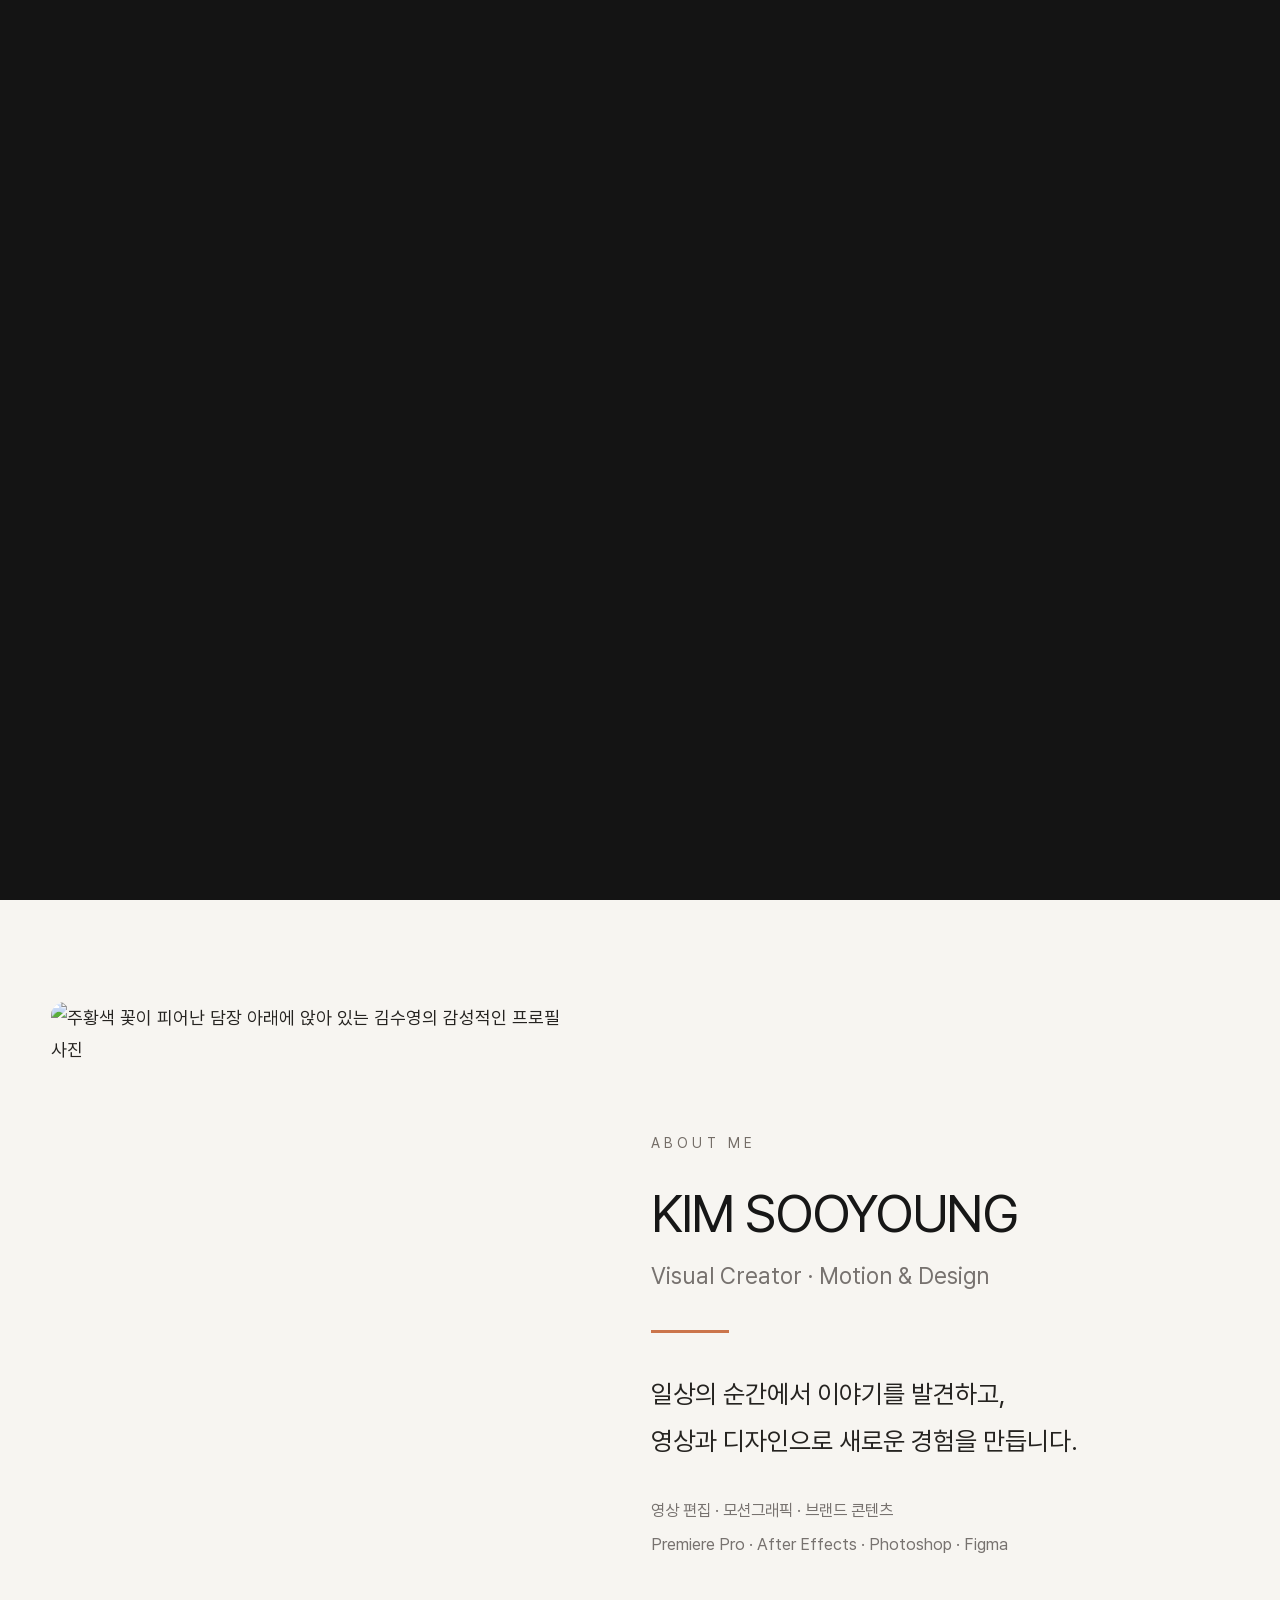
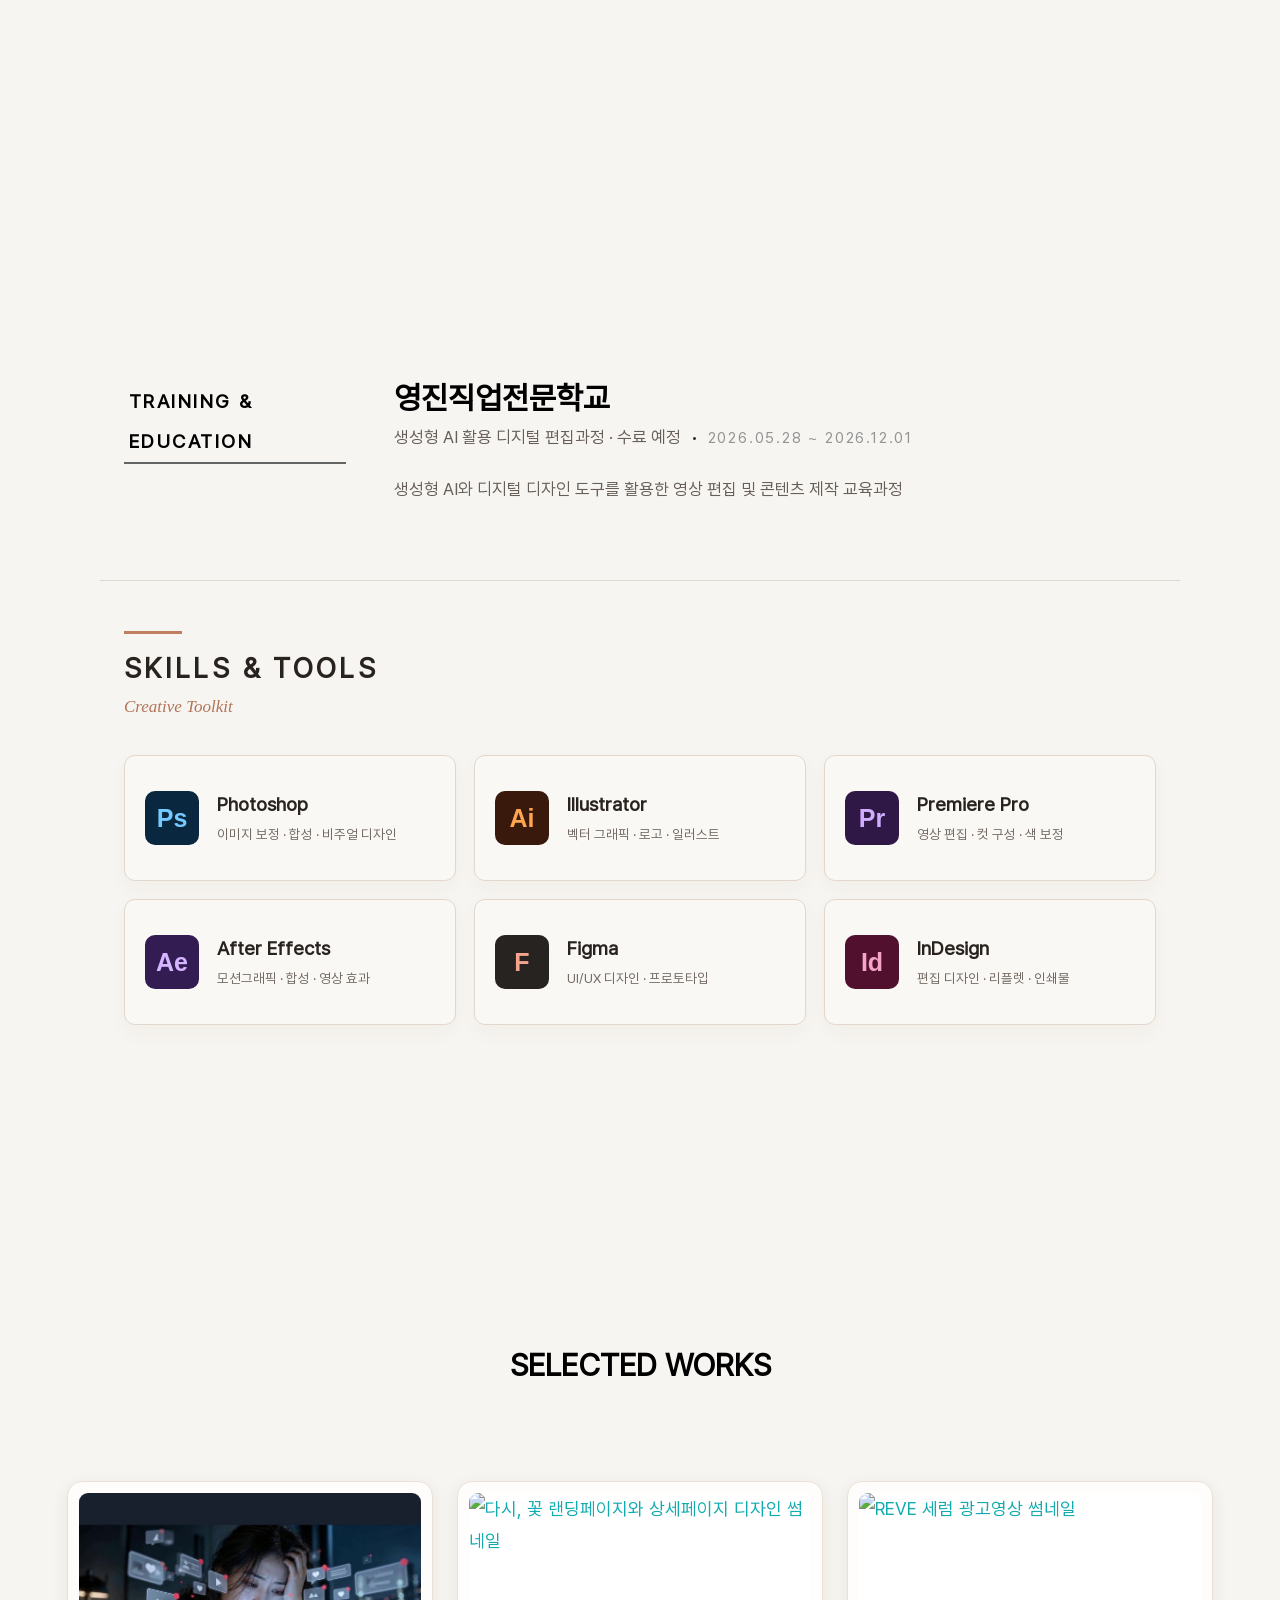
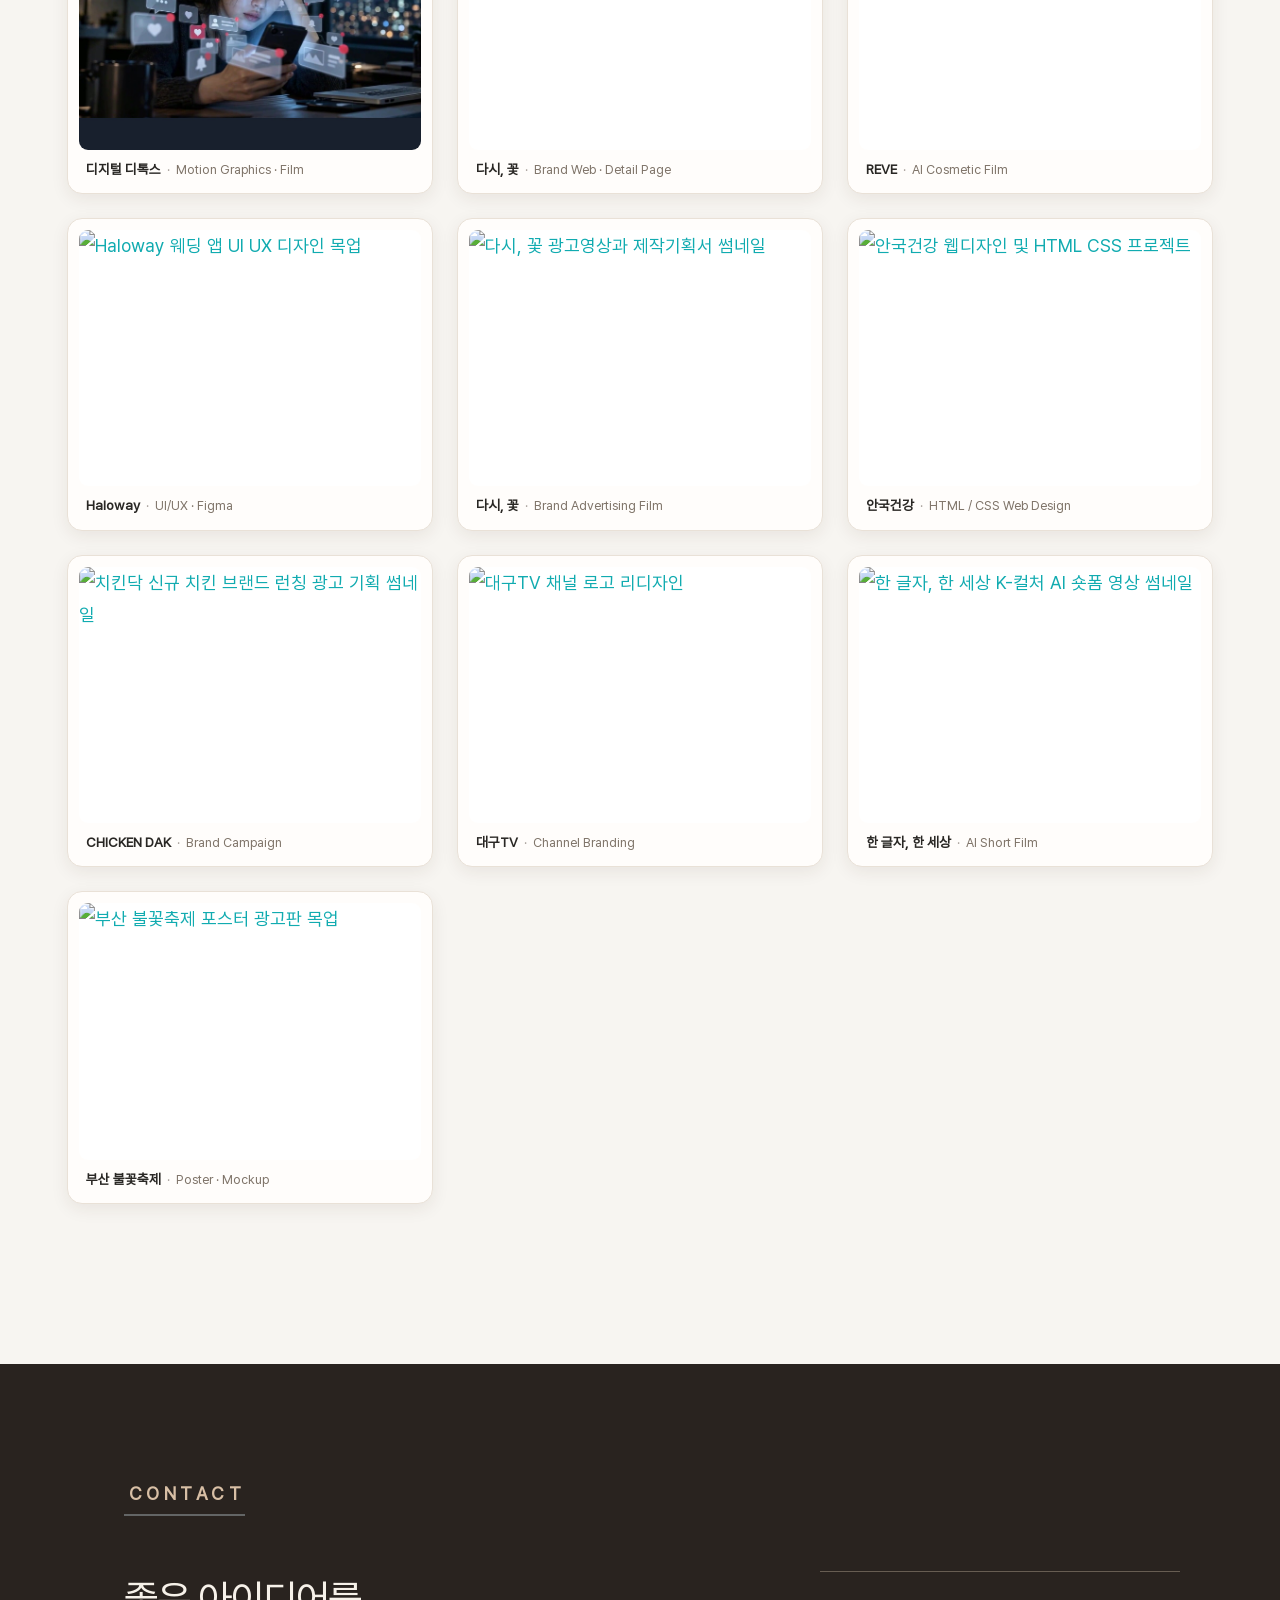
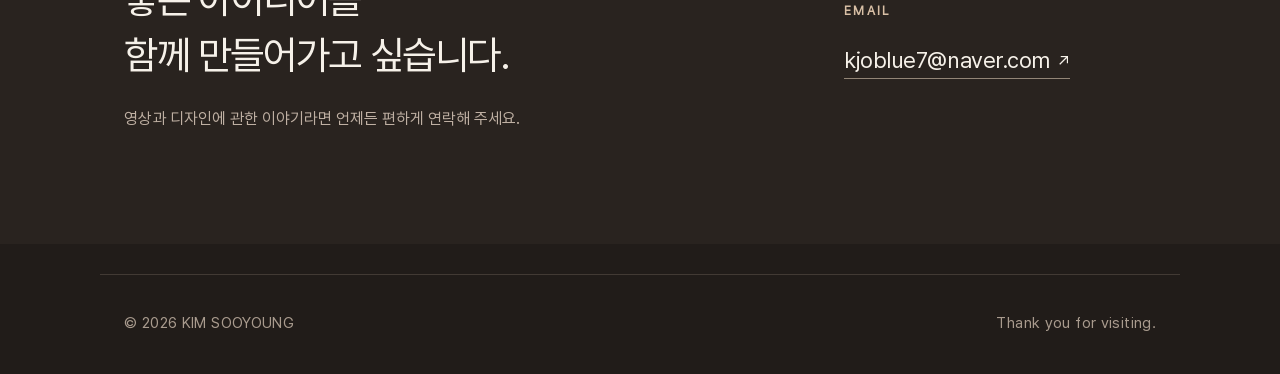
==== commit 31e7877a: "Add files via upload" ====
--- a/kimsooyoung/index.html
+++ b/kimsooyoung/index.html
@@ -77,7 +77,7 @@
 <section class="s-about target-section" id="about">
 <div class="row about-editorial">
 <div class="about-editorial__photo">
-<img alt="주황색 꽃이 피어난 담장 아래에 앉아 있는 김수영의 감성적인 프로필 사진" loading="lazy" src="images/avatars/sooyoung_vintage_profile.png"/>
+<img alt="주황색 꽃이 피어난 담장 아래에 앉아 있는 김수영의 감성적인 프로필 사진" loading="lazy" src="images/avatars/sooyoung_vintage_profile.jpg"/>
 </div>
 <div class="about-editorial__copy">
 <p class="about-editorial__eyebrow">ABOUT ME</p>
@@ -212,7 +212,7 @@
 <p class="folio-item__caption"><strong>Haloway</strong><span>UI/UX · Figma</span></p>
 </div><div class="column folio-item">
 <a class="folio-item__thumb" href="#modal-02">
-<img alt="다시, 꽃 광고영상과 제작기획서 썸네일" src="images/portfolio/02_reflower/reflower_video_thumb_v2.png"/>
+<img alt="다시, 꽃 광고영상과 제작기획서 썸네일" src="images/portfolio/02_reflower/reflower_video_thumb_v2.jpg"/>
 </a>
 <p class="folio-item__caption"><strong>다시, 꽃</strong><span>Brand Advertising Film</span></p>
 </div><div class="column folio-item">
@@ -232,7 +232,7 @@
 <p class="folio-item__caption"><strong>대구TV</strong><span>Channel Branding</span></p>
 </div><div class="column folio-item">
 <a class="folio-item__thumb" href="#modal-06">
-<img alt="한 글자, 한 세상 K-컬처 AI 숏폼 영상 썸네일" src="images/portfolio/08_han_one_world/han_one_world_thumb.png"/>
+<img alt="한 글자, 한 세상 K-컬처 AI 숏폼 영상 썸네일" src="images/portfolio/08_han_one_world/han_one_world_thumb.jpg"/>
 </a>
 <p class="folio-item__caption"><strong>한 글자, 한 세상</strong><span>AI Short Film</span></p>
 </div><div class="column folio-item">
@@ -256,7 +256,7 @@
 </div>
 <img alt="안국건강 웹페이지 디자인 목업" src="images/portfolio/05_ag_health/ag_health_thumb.jpg" style="display:block;position:static;top:auto;left:auto;transform:none;width:100%;max-width:100%;height:auto;margin:0;"/>
 <section aria-label="안국건강 웹사이트 프로젝트 소개 페이지" class="ag-health-plan">
-<img alt="안국건강 웹사이트 리디자인 프로젝트 소개 페이지: 프로젝트 개요, 6단계 프로세스, 메뉴 구조 개선, 메인 페이지 UI, 디자인 시스템, HTML/CSS 구현" decoding="async" loading="lazy" src="images/portfolio/05_ag_health/ag_health_project_intro.png"/>
+<img alt="안국건강 웹사이트 리디자인 프로젝트 소개 페이지: 프로젝트 개요, 6단계 프로세스, 메뉴 구조 개선, 메인 페이지 UI, 디자인 시스템, HTML/CSS 구현" decoding="async" loading="lazy" src="images/portfolio/05_ag_health/ag_health_project_intro.jpg"/>
 </section>
 </div>
 </div> <!-- end modal -->
@@ -284,7 +284,7 @@
 </section>
 <section aria-label="부산 불꽃축제 프로젝트 기획 소개" class="busan-project-plan">
 <h6>PROJECT OVERVIEW <span>기획 소개 · 디자인 프로세스</span></h6>
-<img alt="부산 불꽃축제 포스터 프로젝트 소개 페이지: 디자인 콘셉트, 타깃, 아이디어 스케치, 시안 비교와 완성작" decoding="async" loading="lazy" src="images/portfolio/09_busan_fireworks/busan_poster_plan_2x.png"/>
+<img alt="부산 불꽃축제 포스터 프로젝트 소개 페이지: 디자인 콘셉트, 타깃, 아이디어 스케치, 시안 비교와 완성작" decoding="async" loading="lazy" src="images/portfolio/09_busan_fireworks/busan_poster_plan_2x.jpg"/>
 </section>
 </div>
 </div> <!-- end modal -->
@@ -300,13 +300,13 @@
 </ul>
 </div><div aria-label="프로젝트 핵심 정보" class="project-facts"><div class="project-facts__row"><strong>PROJECT</strong><span>중장년 프리미엄 케어 브랜드의 감성 광고 기획</span></div><div class="project-facts__row"><strong>MY ROLE</strong><span>광고 콘셉트 · 제작기획서 · 영상 장면 구성 및 편집</span></div><div class="project-facts__row"><strong>TOOLS</strong><span>영상 편집 도구 · AI 제작 도구</span></div></div>
 </div>
-<video controls="" playsinline="" poster="images/portfolio/02_reflower/reflower_video_thumb_v2.png" preload="metadata" style="display:block;width:100%;height:auto;max-height:70vh;background:#151515;">
+<video controls="" playsinline="" poster="images/portfolio/02_reflower/reflower_video_thumb_v2.jpg" preload="metadata" style="display:block;width:100%;height:auto;max-height:70vh;background:#151515;">
 <source src="images/portfolio/02_reflower/reflower_ad_v2.mp4" type="video/mp4"/>
                     브라우저가 동영상 재생을 지원하지 않습니다.
                 </video>
 <section aria-label="다시, 꽃 광고영상 제작기획 소개" class="reflower-film-plan">
 <div class="reflower-film-plan__heading"><span>ADVERTISING CAMPAIGN PROPOSAL</span><h6>다시, 꽃 | 광고영상 제작기획</h6></div>
-<img alt="다시, 꽃 광고영상 프로젝트 기획 소개: 프로젝트 개요, 타겟 분석, 광고 콘셉트, 6컷 스토리보드, 세일즈 포인트와 제작 방향" decoding="async" loading="lazy" src="images/portfolio/02_reflower/reflower_film_plan_vertical.png"/>
+<img alt="다시, 꽃 광고영상 프로젝트 기획 소개: 프로젝트 개요, 타겟 분석, 광고 콘셉트, 6컷 스토리보드, 세일즈 포인트와 제작 방향" decoding="async" loading="lazy" src="images/portfolio/02_reflower/reflower_film_plan_vertical.jpg"/>
 </section>
 
 </div>
@@ -409,12 +409,12 @@
 <li>Creative Planning</li>
 </ul>
 </div>
-<video controls="" playsinline="" poster="images/portfolio/08_han_one_world/han_one_world_thumb.png" preload="metadata" style="display:block;height:min(62vh,680px);width:auto;max-width:100%;margin:0 auto 2rem;background:#151515;object-fit:contain;">
+<video controls="" playsinline="" poster="images/portfolio/08_han_one_world/han_one_world_thumb.jpg" preload="metadata" style="display:block;height:min(62vh,680px);width:auto;max-width:100%;margin:0 auto 2rem;background:#151515;object-fit:contain;">
 <source src="images/portfolio/08_han_one_world/han_one_world_video.mp4" type="video/mp4"/>
                     브라우저가 동영상 재생을 지원하지 않습니다.
                 </video>
 <section class="han-project-intro" aria-label="한 글자, 한 세상 영상 제작 소개 페이지">
-  <img src="images/portfolio/08_han_one_world/han_plan_2x.png" alt="한 글자, 한 세상 K-컬처 영상 기획 소개: 프로젝트 개요, 기획 및 제작 과정, 시각 콘셉트, 장면별 스토리보드와 제작 결과" loading="lazy" decoding="async" />
+  <img src="images/portfolio/08_han_one_world/han_plan_2x.jpg" alt="한 글자, 한 세상 K-컬처 영상 기획 소개: 프로젝트 개요, 기획 및 제작 과정, 시각 콘셉트, 장면별 스토리보드와 제작 결과" loading="lazy" decoding="async" />
 </section>
 </div>
 </div> <!-- end modal -->
@@ -433,7 +433,7 @@
                     브라우저가 동영상 재생을 지원하지 않습니다.
                 </video>
 <section aria-label="REVE 화장품 광고 프로젝트 소개 페이지" class="reve-project-intro">
-<img alt="REVE 화장품 광고 프로젝트 소개 페이지: 브랜드 콘셉트, 영상 정보, 6개 장면 스토리보드, 텍스처 연출, 컬러 시스템을 정리한 소개 화면" decoding="async" loading="lazy" src="images/portfolio/03_reve/reve_video_intro_2x.png"/>
+<img alt="REVE 화장품 광고 프로젝트 소개 페이지: 브랜드 콘셉트, 영상 정보, 6개 장면 스토리보드, 텍스처 연출, 컬러 시스템을 정리한 소개 화면" decoding="async" loading="lazy" src="images/portfolio/03_reve/reve_video_intro_2x.jpg"/>
 </section>
 
 </div>
@@ -455,7 +455,7 @@
 </div>
 <section aria-label="Haloway 프로젝트 소개와 제작 기획서" class="haloway-unified-plan">
 <div class="haloway-unified-plan__heading"><h6>PROJECT OVERVIEW <span>프로젝트 소개 · 제작 기획</span></h6><p>대구·경북 웨딩홀 큐레이션 앱의 기획부터 디자인, 사용자 흐름까지 한 장으로 정리했습니다.</p></div>
-<img alt="Haloway 프로젝트 소개와 제작 기획서: 기획 배경, 기능, 벤치마킹, 디자인 콘셉트, 와이어프레임, 사용자 흐름과 주요 UI" decoding="async" loading="lazy" src="images/portfolio/04_haloway/haloway_full_project.png"/>
+<img alt="Haloway 프로젝트 소개와 제작 기획서: 기획 배경, 기능, 벤치마킹, 디자인 콘셉트, 와이어프레임, 사용자 흐름과 주요 UI" decoding="async" loading="lazy" src="images/portfolio/04_haloway/haloway_full_project.jpg"/>
 </section>
 <a class="haloway-figma-action" href="https://www.figma.com/proto/9zYrcaCt474Y3PFg1T05uv/%EC%A0%9C%EB%AA%A9-%EC%97%86%EC%9D%8C--4-?node-id=108-7&amp;t=9BwQplVJPHZ0gboo-1" rel="noopener noreferrer" target="_blank">Figma에서 앱 직접 체험하기 ↗</a>
 </div>
